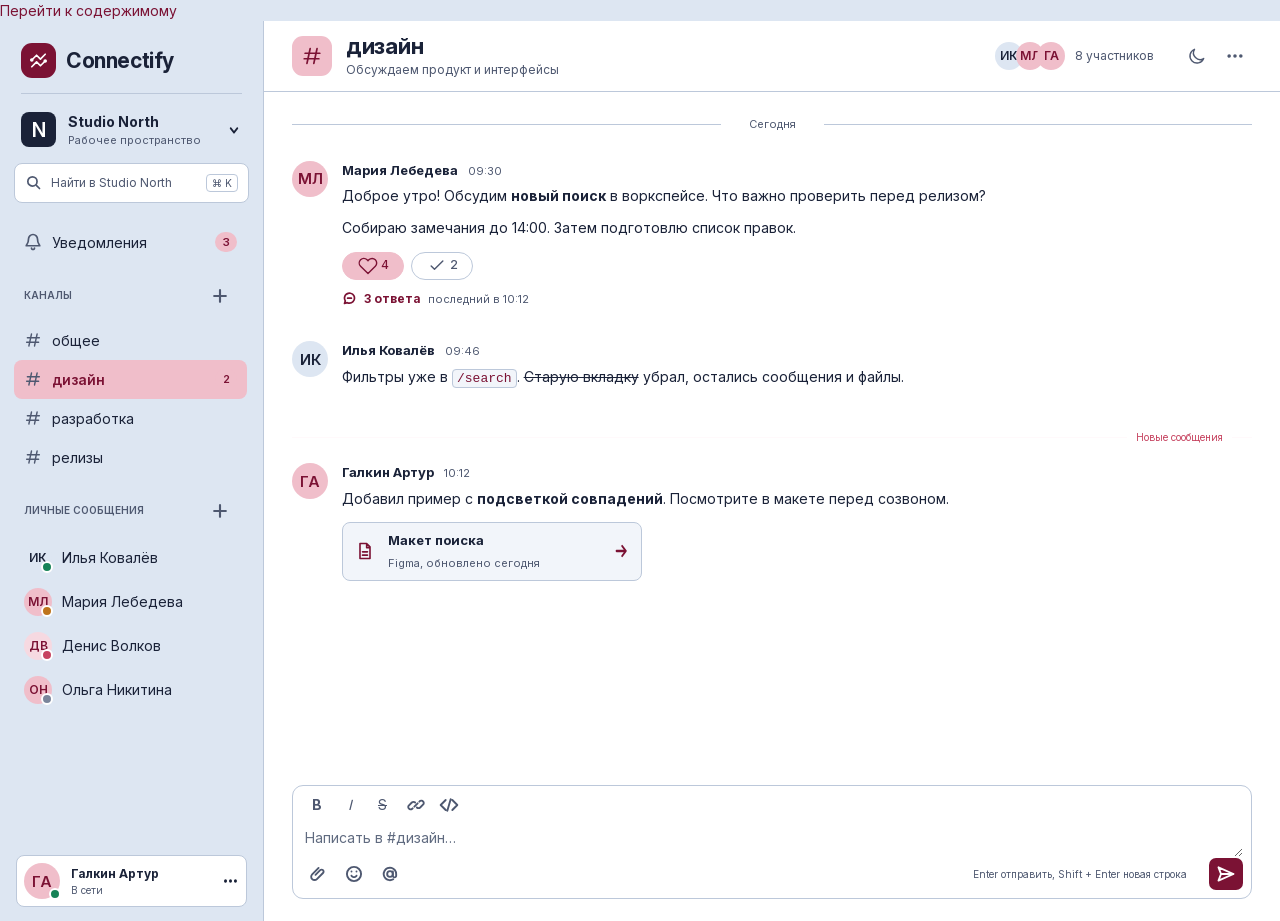
==== channel.html @ 67b9cf6d "Сверстать восемь связанных страниц по макету Figma" ====
<!DOCTYPE html>
<html lang="ru" data-theme="light">
<head>
  <meta charset="UTF-8">
  <meta name="viewport" content="width=device-width, initial-scale=1">
  <meta name="description" content="Connectify: корпоративный мессенджер для командного общения.">
  <meta name="color-scheme" content="light dark">
  <title>Канал дизайн | Connectify</title>
  <link rel="icon" href="img/favicon.svg" type="image/svg+xml">
  <link rel="preload" href="fonts/InterVariable.woff2" as="font" type="font/woff2" crossorigin>
  <link rel="stylesheet" href="css/components.css">
  <link rel="stylesheet" href="css/layout.css">
  <link rel="stylesheet" href="css/design.css">
  <script src="js/theme.js"></script>
  <script src="js/app.js" defer></script>
</head>
<body data-version="1" data-storage="connectify-artur" data-own="Галкин Артур" data-email="galkin@north.team" data-colleague="Илья Ковалёв" data-second="Мария Лебедева" data-default-channel="дизайн" data-default-workspace="Studio North">
<a class="skip-link" href="#main">Перейти к содержимому</a>
<!-- Static page content remains available when JavaScript is disabled. -->
<div class="app" data-page="channel">
<aside class="sidebar" id="sidebar" aria-label="Рабочее пространство">
  <a class="brand" href="channel.html" aria-label="Connectify на главную"><span class="brand-icon"><svg aria-hidden="true" focusable="false" preserveAspectRatio="none" overflow="visible" style="display: block;" width="23" height="23" viewBox="0 0 23 23" fill="none" xmlns="http://www.w3.org/2000/svg">
<g id="Icon / logo">
<path id="Vector" d="M4.79167 11.0208L9.58333 6.22917L13.4167 10.0625L18.2083 5.27083M4.79167 17.7292L9.58333 12.9375L13.4167 16.7708L18.2083 11.9792" stroke-width="1.7" stroke-linecap="round" stroke-linejoin="round" stroke="white"/>
<path id="Vector_2" d="M5.75 11.0208C5.75 11.5501 5.32094 11.9792 4.79167 11.9792C4.26239 11.9792 3.83333 11.5501 3.83333 11.0208C3.83333 10.4916 4.26239 10.0625 4.79167 10.0625C5.32094 10.0625 5.75 10.4916 5.75 11.0208Z" stroke-width="1.7" stroke-linecap="round" stroke-linejoin="round" stroke="white"/>
<path id="Vector_3" d="M19.1667 11.9792C19.1667 12.5084 18.7376 12.9375 18.2083 12.9375C17.6791 12.9375 17.25 12.5084 17.25 11.9792C17.25 11.4499 17.6791 11.0208 18.2083 11.0208C18.7376 11.0208 19.1667 11.4499 19.1667 11.9792Z" stroke-width="1.7" stroke-linecap="round" stroke-linejoin="round" stroke="white"/>
</g>
</svg>
</span>Connectify</a><button type="button" class="icon-btn sidebar-close" aria-label="Закрыть меню" data-tooltip="Закрыть меню" data-menu-close><svg width="20" height="20" viewBox="0 0 24 24" fill="none" stroke="currentColor" stroke-width="1.7" stroke-linecap="round" stroke-linejoin="round" aria-hidden="true" focusable="false"><path d="m6 6 12 12M18 6 6 18"/></svg></button>
  <a class="workspace" href="onboarding.html"><span>N</span><span><strong data-workspace>Studio North</strong><small>Рабочее пространство</small></span><svg aria-hidden="true" focusable="false" preserveAspectRatio="none" overflow="visible" style="display: block;" width="16" height="16" viewBox="0 0 16 16" fill="none" xmlns="http://www.w3.org/2000/svg">
<g id="Icon / chevron">
<path id="Vector" d="M4.66667 6.66667L8 10L11.3333 6.66667" stroke-width="1.7" stroke-linecap="round" stroke-linejoin="round" stroke="currentColor"/>
</g>
</svg>
</a>
  <a class="sidebar-search" href="search.html"><svg aria-hidden="true" focusable="false" preserveAspectRatio="none" overflow="visible" style="display: block;" width="17" height="17" viewBox="0 0 17 17" fill="none" xmlns="http://www.w3.org/2000/svg">
<g id="Icon / search">
<path id="Vector" d="M12.0417 7.4375C12.0417 9.98031 9.98031 12.0417 7.4375 12.0417C4.89469 12.0417 2.83333 9.98031 2.83333 7.4375C2.83333 4.89469 4.89469 2.83333 7.4375 2.83333C9.98031 2.83333 12.0417 4.89469 12.0417 7.4375Z" stroke-width="1.7" stroke-linecap="round" stroke-linejoin="round" stroke="currentColor"/>
<path id="Vector_2" d="M11.3333 11.3333L14.5208 14.5208" stroke-width="1.7" stroke-linecap="round" stroke-linejoin="round" stroke="currentColor"/>
</g>
</svg>
<span>Найти в Studio North</span><kbd>⌘ K</kbd></a>
  <nav class="side-scroll" aria-label="Навигация">
    <a class="side-link " href="notifications.html"><svg aria-hidden="true" focusable="false" preserveAspectRatio="none" overflow="visible" style="display: block;" width="18" height="18" viewBox="0 0 18 18" fill="none" xmlns="http://www.w3.org/2000/svg">
<g id="Icon / bell">
<path id="Vector" d="M7.5 15C7.5 15.3978 7.65804 15.7794 7.93934 16.0607C8.22064 16.342 8.60218 16.5 9 16.5C9.39782 16.5 9.77936 16.342 10.0607 16.0607C10.342 15.7794 10.5 15.3978 10.5 15M13.5 6C13.5 4.80653 13.0259 3.66193 12.182 2.81802C11.3381 1.97411 10.1935 1.5 9 1.5C7.80653 1.5 6.66193 1.97411 5.81802 2.81802C4.97411 3.66193 4.5 4.80653 4.5 6C4.5 11.25 2.25 11.25 2.25 12.75H15.75C15.75 11.25 13.5 11.25 13.5 6Z" stroke-width="1.7" stroke-linecap="round" stroke-linejoin="round" stroke="currentColor"/>
</g>
</svg>
Уведомления<span class="badge" data-unread-count>3</span></a>
    <div class="nav-heading">КАНАЛЫ<button type="button" class="icon-btn " aria-label="Добавить канал" data-tooltip="Добавить канал" data-add-channel><svg aria-hidden="true" focusable="false" preserveAspectRatio="none" overflow="visible" style="display: block;" width="16" height="16" viewBox="0 0 16 16" fill="none" xmlns="http://www.w3.org/2000/svg">
<g id="Icon / plus">
<path id="Vector" d="M8 3.33333V8M8 8V12.6667M8 8H3.33333M8 8H12.6667" stroke-width="1.7" stroke-linecap="round" stroke-linejoin="round" stroke="currentColor"/>
</g>
</svg>
</button></div>
    <a href="channel.html?channel=общее" class="side-link " data-channel="общее"><svg aria-hidden="true" focusable="false" preserveAspectRatio="none" overflow="visible" style="display: block;" width="22" height="22" viewBox="0 0 22 22" fill="none" xmlns="http://www.w3.org/2000/svg">
<g id="Icon / hash">
<path id="Vector" d="M9.16667 3.66667L8.16406 8.25M8.16406 8.25L6.96094 13.75M8.16406 8.25H4.125M8.16406 8.25H15.0391M6.96094 13.75L5.95833 18.3333M6.96094 13.75H3.20833M6.96094 13.75H13.8359M16.0417 3.66667L15.0391 8.25M15.0391 8.25L13.8359 13.75M15.0391 8.25H18.7917M13.8359 13.75L12.8333 18.3333M13.8359 13.75H17.875" stroke-width="1.7" stroke-linecap="round" stroke-linejoin="round" stroke="currentColor"/>
</g>
</svg>
<span>общее</span></a><a href="channel.html?channel=дизайн" class="side-link active" data-channel="дизайн"><svg aria-hidden="true" focusable="false" preserveAspectRatio="none" overflow="visible" style="display: block;" width="22" height="22" viewBox="0 0 22 22" fill="none" xmlns="http://www.w3.org/2000/svg">
<g id="Icon / hash">
<path id="Vector" d="M9.16667 3.66667L8.16406 8.25M8.16406 8.25L6.96094 13.75M8.16406 8.25H4.125M8.16406 8.25H15.0391M6.96094 13.75L5.95833 18.3333M6.96094 13.75H3.20833M6.96094 13.75H13.8359M16.0417 3.66667L15.0391 8.25M15.0391 8.25L13.8359 13.75M15.0391 8.25H18.7917M13.8359 13.75L12.8333 18.3333M13.8359 13.75H17.875" stroke-width="1.7" stroke-linecap="round" stroke-linejoin="round" stroke="currentColor"/>
</g>
</svg>
<span>дизайн</span><span class="badge">2</span></a><a href="channel.html?channel=разработка" class="side-link " data-channel="разработка"><svg aria-hidden="true" focusable="false" preserveAspectRatio="none" overflow="visible" style="display: block;" width="22" height="22" viewBox="0 0 22 22" fill="none" xmlns="http://www.w3.org/2000/svg">
<g id="Icon / hash">
<path id="Vector" d="M9.16667 3.66667L8.16406 8.25M8.16406 8.25L6.96094 13.75M8.16406 8.25H4.125M8.16406 8.25H15.0391M6.96094 13.75L5.95833 18.3333M6.96094 13.75H3.20833M6.96094 13.75H13.8359M16.0417 3.66667L15.0391 8.25M15.0391 8.25L13.8359 13.75M15.0391 8.25H18.7917M13.8359 13.75L12.8333 18.3333M13.8359 13.75H17.875" stroke-width="1.7" stroke-linecap="round" stroke-linejoin="round" stroke="currentColor"/>
</g>
</svg>
<span>разработка</span></a><a href="channel.html?channel=релизы" class="side-link " data-channel="релизы"><svg aria-hidden="true" focusable="false" preserveAspectRatio="none" overflow="visible" style="display: block;" width="22" height="22" viewBox="0 0 22 22" fill="none" xmlns="http://www.w3.org/2000/svg">
<g id="Icon / hash">
<path id="Vector" d="M9.16667 3.66667L8.16406 8.25M8.16406 8.25L6.96094 13.75M8.16406 8.25H4.125M8.16406 8.25H15.0391M6.96094 13.75L5.95833 18.3333M6.96094 13.75H3.20833M6.96094 13.75H13.8359M16.0417 3.66667L15.0391 8.25M15.0391 8.25L13.8359 13.75M15.0391 8.25H18.7917M13.8359 13.75L12.8333 18.3333M13.8359 13.75H17.875" stroke-width="1.7" stroke-linecap="round" stroke-linejoin="round" stroke="currentColor"/>
</g>
</svg>
<span>релизы</span></a>
    <div class="nav-heading">ЛИЧНЫЕ СООБЩЕНИЯ<a class="icon-btn" href="search.html?tab=people" aria-label="Найти коллегу"><svg aria-hidden="true" focusable="false" preserveAspectRatio="none" overflow="visible" style="display: block;" width="16" height="16" viewBox="0 0 16 16" fill="none" xmlns="http://www.w3.org/2000/svg">
<g id="Icon / plus">
<path id="Vector" d="M8 3.33333V8M8 8V12.6667M8 8H3.33333M8 8H12.6667" stroke-width="1.7" stroke-linecap="round" stroke-linejoin="round" stroke="currentColor"/>
</g>
</svg>
</a></div>
    <a class="side-link " href="dm.html?person=0"><span class="avatar avatar-28 avatar-blue">ИК<i class="status status-online" aria-label="online"></i></span><span>Илья Ковалёв</span></a><a class="side-link " href="dm.html?person=1"><span class="avatar avatar-28 avatar-purple">МЛ<i class="status status-away" aria-label="away"></i></span><span>Мария Лебедева</span></a><a class="side-link " href="dm.html?person=2"><span class="avatar avatar-28 avatar-orange">ДВ<i class="status status-dnd" aria-label="dnd"></i></span><span>Денис Волков</span></a><a class="side-link " href="dm.html?person=3"><span class="avatar avatar-28 avatar-pink">ОН<i class="status status-invisible" aria-label="invisible"></i></span><span>Ольга Никитина</span></a>
  </nav>
  <a class="side-user" href="profile-edit.html"><span class="avatar avatar-36 " data-own-avatar>ГА<i class="status status-online" aria-label="online"></i></span><span><strong data-own-name>Галкин Артур</strong><small data-own-status>В сети</small></span><svg aria-hidden="true" focusable="false" preserveAspectRatio="none" overflow="visible" style="display: block;" width="18" height="18" viewBox="0 0 18 18" fill="none" xmlns="http://www.w3.org/2000/svg">
<g id="Icon / more">
<path id="Vector" d="M4.5 9C4.5 9.41421 4.16421 9.75 3.75 9.75C3.33579 9.75 3 9.41421 3 9C3 8.58579 3.33579 8.25 3.75 8.25C4.16421 8.25 4.5 8.58579 4.5 9Z" stroke-width="1.7" stroke-linecap="round" stroke-linejoin="round" stroke="currentColor"/>
<path id="Vector_2" d="M9.75 9C9.75 9.41421 9.41421 9.75 9 9.75C8.58579 9.75 8.25 9.41421 8.25 9C8.25 8.58579 8.58579 8.25 9 8.25C9.41421 8.25 9.75 8.58579 9.75 9Z" stroke-width="1.7" stroke-linecap="round" stroke-linejoin="round" stroke="currentColor"/>
<path id="Vector_3" d="M15 9C15 9.41421 14.6642 9.75 14.25 9.75C13.8358 9.75 13.5 9.41421 13.5 9C13.5 8.58579 13.8358 8.25 14.25 8.25C14.6642 8.25 15 8.58579 15 9Z" stroke-width="1.7" stroke-linecap="round" stroke-linejoin="round" stroke="currentColor"/>
</g>
</svg>
</a>
</aside><button class="backdrop" type="button" aria-label="Закрыть меню" data-menu-close></button>
<main class="main" id="main">
  <header class="page-header"><button type="button" class="icon-btn burger" aria-label="Открыть меню" data-tooltip="Открыть меню" data-menu-open aria-controls="sidebar" aria-expanded="false"><svg width="20" height="20" viewBox="0 0 24 24" fill="none" stroke="currentColor" stroke-width="1.7" stroke-linecap="round" stroke-linejoin="round" aria-hidden="true" focusable="false"><path d="M4 6h16M4 12h16M4 18h16"/></svg></button><div class="header-tile"><svg aria-hidden="true" focusable="false" preserveAspectRatio="none" overflow="visible" style="display: block;" width="22" height="22" viewBox="0 0 22 22" fill="none" xmlns="http://www.w3.org/2000/svg">
<g id="Icon / hash">
<path id="Vector" d="M9.16667 3.66667L8.16406 8.25M8.16406 8.25L6.96094 13.75M8.16406 8.25H4.125M8.16406 8.25H15.0391M6.96094 13.75L5.95833 18.3333M6.96094 13.75H3.20833M6.96094 13.75H13.8359M16.0417 3.66667L15.0391 8.25M15.0391 8.25L13.8359 13.75M15.0391 8.25H18.7917M13.8359 13.75L12.8333 18.3333M13.8359 13.75H17.875" stroke-width="1.7" stroke-linecap="round" stroke-linejoin="round" stroke="currentColor"/>
</g>
</svg>
</div><div><h1 data-page-title>дизайн</h1><p data-page-subtitle>Обсуждаем продукт и интерфейсы</p></div><div class="header-actions"><div class="members"><span class="avatar avatar-28 avatar-blue">ИК</span><span class="avatar avatar-28 avatar-purple">МЛ</span><span class="avatar avatar-28 " data-own-avatar>ГА</span><small>8 участников</small></div><button type="button" class="icon-btn theme-toggle" aria-label="Переключить тему" data-tooltip="Переключить тему" data-theme-toggle aria-pressed="false"><svg width="20" height="20" viewBox="0 0 24 24" fill="none" stroke="currentColor" stroke-width="1.7" stroke-linecap="round" stroke-linejoin="round" aria-hidden="true" focusable="false"><path d="M20 15a8 8 0 0 1-11-11 8.5 8.5 0 1 0 11 11Z"/></svg></button><button type="button" class="icon-btn " aria-label="Действия страницы" data-tooltip="Действия страницы" data-page-actions><svg aria-hidden="true" focusable="false" preserveAspectRatio="none" overflow="visible" style="display: block;" width="18" height="18" viewBox="0 0 18 18" fill="none" xmlns="http://www.w3.org/2000/svg">
<g id="Icon / more">
<path id="Vector" d="M4.5 9C4.5 9.41421 4.16421 9.75 3.75 9.75C3.33579 9.75 3 9.41421 3 9C3 8.58579 3.33579 8.25 3.75 8.25C4.16421 8.25 4.5 8.58579 4.5 9Z" stroke-width="1.7" stroke-linecap="round" stroke-linejoin="round" stroke="currentColor"/>
<path id="Vector_2" d="M9.75 9C9.75 9.41421 9.41421 9.75 9 9.75C8.58579 9.75 8.25 9.41421 8.25 9C8.25 8.58579 8.58579 8.25 9 8.25C9.41421 8.25 9.75 8.58579 9.75 9Z" stroke-width="1.7" stroke-linecap="round" stroke-linejoin="round" stroke="currentColor"/>
<path id="Vector_3" d="M15 9C15 9.41421 14.6642 9.75 14.25 9.75C13.8358 9.75 13.5 9.41421 13.5 9C13.5 8.58579 13.8358 8.25 14.25 8.25C14.6642 8.25 15 8.58579 15 9Z" stroke-width="1.7" stroke-linecap="round" stroke-linejoin="round" stroke="currentColor"/>
</g>
</svg>
</button></div></header>
  <div class="conversation-layout"><section class="conversation" aria-label="Переписка в канале"><div class="messages" data-messages><div class="date-divider">Сегодня</div><article class="message " data-message>
 <span class="avatar avatar-36 avatar-purple">МЛ</span>
 <div class="message-content"><div class="message-meta"><strong >Мария Лебедева</strong><time datetime="2026-11-10T09:30:00">09:30</time></div><div class="message-text"><p>Доброе утро! Обсудим <strong>новый поиск</strong> в воркспейсе. Что важно проверить перед релизом?</p><p>Собираю замечания до 14:00. Затем подготовлю список правок.</p></div><div class="reactions"><button class="pill" type="button" aria-label="Нравится, 4 реакции" aria-pressed="true" data-reaction="heart"><svg width="20" height="20" viewBox="0 0 24 24" fill="none" stroke="currentColor" stroke-width="1.7" stroke-linecap="round" stroke-linejoin="round" aria-hidden="true" focusable="false"><path d="M20.8 4.6a5.5 5.5 0 0 0-7.8 0L12 5.7l-1.1-1.1a5.5 5.5 0 0 0-7.8 7.8L12 21l8.8-8.6a5.5 5.5 0 0 0 0-7.8Z"/></svg> <span>4</span></button><button class="pill" type="button" aria-label="Готово, 2 реакции" aria-pressed="false" data-reaction="check"><svg width="20" height="20" viewBox="0 0 24 24" fill="none" stroke="currentColor" stroke-width="1.7" stroke-linecap="round" stroke-linejoin="round" aria-hidden="true" focusable="false"><path d="m5 12 4 4L19 6"/></svg> <span>2</span></button></div><button type="button" class="thread-link" data-thread-open><svg aria-hidden="true" focusable="false" preserveAspectRatio="none" overflow="visible" style="display: block;" width="15" height="15" viewBox="0 0 15 15" fill="none" xmlns="http://www.w3.org/2000/svg">
<g id="Icon / chat">
<path id="Vector" d="M12.5 7.1875C12.5 8.51358 11.9732 9.78535 11.0355 10.723C10.0979 11.6607 8.82608 12.1875 7.5 12.1875C6.72245 12.1875 5.95437 12.0168 5.25 11.6875L2.5 12.5L3.3125 9.875C2.88616 9.22146 2.6187 8.47721 2.53151 7.70179C2.44432 6.92637 2.53983 6.14131 2.81039 5.40942C3.08095 4.67752 3.51906 4.01911 4.08966 3.48685C4.66026 2.9546 5.34751 2.56329 6.09644 2.34421C6.84536 2.12514 7.63516 2.08439 8.40265 2.22523C9.17014 2.36607 9.89402 2.68458 10.5164 3.15529C11.1387 3.62599 11.6422 4.23583 11.9867 4.93599C12.3311 5.63616 12.5069 6.40723 12.5 7.1875Z" stroke-width="1.7" stroke-linecap="round" stroke-linejoin="round" stroke="currentColor"/>
<path id="Vector_2" d="M5.625 7.1875H9.375" stroke-width="1.7" stroke-linecap="round" stroke-linejoin="round" stroke="currentColor"/>
</g>
</svg>
<b>3 ответа</b><small>последний в 10:12</small></button></div>
 <div class="message-actions" aria-label="Действия сообщения"><button type="button" class="icon-btn " aria-label="Добавить реакцию" data-tooltip="Добавить реакцию" data-quick-reaction><svg aria-hidden="true" focusable="false" preserveAspectRatio="none" overflow="visible" style="display: block;" width="18" height="18" viewBox="0 0 18 18" fill="none" xmlns="http://www.w3.org/2000/svg">
<g id="Icon / smile">
<path id="Vector" d="M15.375 9C15.375 12.5208 12.5208 15.375 9 15.375C5.47918 15.375 2.625 12.5208 2.625 9C2.625 5.47918 5.47918 2.625 9 2.625C12.5208 2.625 15.375 5.47918 15.375 9Z" stroke-width="1.7" stroke-linecap="round" stroke-linejoin="round" stroke="currentColor"/>
<path id="Vector_2" d="M6.75 10.5C6.98333 10.8883 7.31317 11.2096 7.70744 11.4326C8.10172 11.6557 8.547 11.7729 9 11.7729C9.453 11.7729 9.89828 11.6557 10.2926 11.4326C10.6868 11.2096 11.0167 10.8883 11.25 10.5M6.75 6.75H6.7575M11.25 6.75H11.2575" stroke-width="1.7" stroke-linecap="round" stroke-linejoin="round" stroke="currentColor"/>
</g>
</svg>
</button><button type="button" class="icon-btn " aria-label="Ответить в треде" data-tooltip="Ответить в треде" data-thread-open><svg aria-hidden="true" focusable="false" preserveAspectRatio="none" overflow="visible" style="display: block;" width="15" height="15" viewBox="0 0 15 15" fill="none" xmlns="http://www.w3.org/2000/svg">
<g id="Icon / chat">
<path id="Vector" d="M12.5 7.1875C12.5 8.51358 11.9732 9.78535 11.0355 10.723C10.0979 11.6607 8.82608 12.1875 7.5 12.1875C6.72245 12.1875 5.95437 12.0168 5.25 11.6875L2.5 12.5L3.3125 9.875C2.88616 9.22146 2.6187 8.47721 2.53151 7.70179C2.44432 6.92637 2.53983 6.14131 2.81039 5.40942C3.08095 4.67752 3.51906 4.01911 4.08966 3.48685C4.66026 2.9546 5.34751 2.56329 6.09644 2.34421C6.84536 2.12514 7.63516 2.08439 8.40265 2.22523C9.17014 2.36607 9.89402 2.68458 10.5164 3.15529C11.1387 3.62599 11.6422 4.23583 11.9867 4.93599C12.3311 5.63616 12.5069 6.40723 12.5 7.1875Z" stroke-width="1.7" stroke-linecap="round" stroke-linejoin="round" stroke="currentColor"/>
<path id="Vector_2" d="M5.625 7.1875H9.375" stroke-width="1.7" stroke-linecap="round" stroke-linejoin="round" stroke="currentColor"/>
</g>
</svg>
</button><button type="button" class="icon-btn " aria-label="Меню сообщения" data-tooltip="Меню сообщения" data-message-menu><svg aria-hidden="true" focusable="false" preserveAspectRatio="none" overflow="visible" style="display: block;" width="18" height="18" viewBox="0 0 18 18" fill="none" xmlns="http://www.w3.org/2000/svg">
<g id="Icon / more">
<path id="Vector" d="M4.5 9C4.5 9.41421 4.16421 9.75 3.75 9.75C3.33579 9.75 3 9.41421 3 9C3 8.58579 3.33579 8.25 3.75 8.25C4.16421 8.25 4.5 8.58579 4.5 9Z" stroke-width="1.7" stroke-linecap="round" stroke-linejoin="round" stroke="currentColor"/>
<path id="Vector_2" d="M9.75 9C9.75 9.41421 9.41421 9.75 9 9.75C8.58579 9.75 8.25 9.41421 8.25 9C8.25 8.58579 8.58579 8.25 9 8.25C9.41421 8.25 9.75 8.58579 9.75 9Z" stroke-width="1.7" stroke-linecap="round" stroke-linejoin="round" stroke="currentColor"/>
<path id="Vector_3" d="M15 9C15 9.41421 14.6642 9.75 14.25 9.75C13.8358 9.75 13.5 9.41421 13.5 9C13.5 8.58579 13.8358 8.25 14.25 8.25C14.6642 8.25 15 8.58579 15 9Z" stroke-width="1.7" stroke-linecap="round" stroke-linejoin="round" stroke="currentColor"/>
</g>
</svg>
</button></div>
</article><article class="message " data-message>
 <span class="avatar avatar-36 avatar-blue">ИК</span>
 <div class="message-content"><div class="message-meta"><strong >Илья Ковалёв</strong><time datetime="2026-11-10T09:46:00">09:46</time></div><div class="message-text">Фильтры уже в <code>/search</code>. <s>Старую вкладку</s> убрал, остались сообщения и файлы.</div></div>
 <div class="message-actions" aria-label="Действия сообщения"><button type="button" class="icon-btn " aria-label="Добавить реакцию" data-tooltip="Добавить реакцию" data-quick-reaction><svg aria-hidden="true" focusable="false" preserveAspectRatio="none" overflow="visible" style="display: block;" width="18" height="18" viewBox="0 0 18 18" fill="none" xmlns="http://www.w3.org/2000/svg">
<g id="Icon / smile">
<path id="Vector" d="M15.375 9C15.375 12.5208 12.5208 15.375 9 15.375C5.47918 15.375 2.625 12.5208 2.625 9C2.625 5.47918 5.47918 2.625 9 2.625C12.5208 2.625 15.375 5.47918 15.375 9Z" stroke-width="1.7" stroke-linecap="round" stroke-linejoin="round" stroke="currentColor"/>
<path id="Vector_2" d="M6.75 10.5C6.98333 10.8883 7.31317 11.2096 7.70744 11.4326C8.10172 11.6557 8.547 11.7729 9 11.7729C9.453 11.7729 9.89828 11.6557 10.2926 11.4326C10.6868 11.2096 11.0167 10.8883 11.25 10.5M6.75 6.75H6.7575M11.25 6.75H11.2575" stroke-width="1.7" stroke-linecap="round" stroke-linejoin="round" stroke="currentColor"/>
</g>
</svg>
</button><button type="button" class="icon-btn " aria-label="Ответить в треде" data-tooltip="Ответить в треде" data-thread-open><svg aria-hidden="true" focusable="false" preserveAspectRatio="none" overflow="visible" style="display: block;" width="15" height="15" viewBox="0 0 15 15" fill="none" xmlns="http://www.w3.org/2000/svg">
<g id="Icon / chat">
<path id="Vector" d="M12.5 7.1875C12.5 8.51358 11.9732 9.78535 11.0355 10.723C10.0979 11.6607 8.82608 12.1875 7.5 12.1875C6.72245 12.1875 5.95437 12.0168 5.25 11.6875L2.5 12.5L3.3125 9.875C2.88616 9.22146 2.6187 8.47721 2.53151 7.70179C2.44432 6.92637 2.53983 6.14131 2.81039 5.40942C3.08095 4.67752 3.51906 4.01911 4.08966 3.48685C4.66026 2.9546 5.34751 2.56329 6.09644 2.34421C6.84536 2.12514 7.63516 2.08439 8.40265 2.22523C9.17014 2.36607 9.89402 2.68458 10.5164 3.15529C11.1387 3.62599 11.6422 4.23583 11.9867 4.93599C12.3311 5.63616 12.5069 6.40723 12.5 7.1875Z" stroke-width="1.7" stroke-linecap="round" stroke-linejoin="round" stroke="currentColor"/>
<path id="Vector_2" d="M5.625 7.1875H9.375" stroke-width="1.7" stroke-linecap="round" stroke-linejoin="round" stroke="currentColor"/>
</g>
</svg>
</button><button type="button" class="icon-btn " aria-label="Меню сообщения" data-tooltip="Меню сообщения" data-message-menu><svg aria-hidden="true" focusable="false" preserveAspectRatio="none" overflow="visible" style="display: block;" width="18" height="18" viewBox="0 0 18 18" fill="none" xmlns="http://www.w3.org/2000/svg">
<g id="Icon / more">
<path id="Vector" d="M4.5 9C4.5 9.41421 4.16421 9.75 3.75 9.75C3.33579 9.75 3 9.41421 3 9C3 8.58579 3.33579 8.25 3.75 8.25C4.16421 8.25 4.5 8.58579 4.5 9Z" stroke-width="1.7" stroke-linecap="round" stroke-linejoin="round" stroke="currentColor"/>
<path id="Vector_2" d="M9.75 9C9.75 9.41421 9.41421 9.75 9 9.75C8.58579 9.75 8.25 9.41421 8.25 9C8.25 8.58579 8.58579 8.25 9 8.25C9.41421 8.25 9.75 8.58579 9.75 9Z" stroke-width="1.7" stroke-linecap="round" stroke-linejoin="round" stroke="currentColor"/>
<path id="Vector_3" d="M15 9C15 9.41421 14.6642 9.75 14.25 9.75C13.8358 9.75 13.5 9.41421 13.5 9C13.5 8.58579 13.8358 8.25 14.25 8.25C14.6642 8.25 15 8.58579 15 9Z" stroke-width="1.7" stroke-linecap="round" stroke-linejoin="round" stroke="currentColor"/>
</g>
</svg>
</button></div>
</article><div class="unread-divider">Новые сообщения</div><article class="message " data-message>
 <span class="avatar avatar-36 " data-own-avatar>ГА</span>
 <div class="message-content"><div class="message-meta"><strong data-own-name>Галкин Артур</strong><time datetime="2026-11-10T10:12:00">10:12</time></div><div class="message-text">Добавил пример с <strong>подсветкой совпадений</strong>. Посмотрите в макете перед созвоном.</div><a class="file-card" href="search.html"><svg aria-hidden="true" focusable="false" preserveAspectRatio="none" overflow="visible" style="display: block;" width="21" height="21" viewBox="0 0 21 21" fill="none" xmlns="http://www.w3.org/2000/svg">
<g id="Icon / file">
<path id="Vector" d="M15.75 7V6.125L12.25 2.625H5.25V18.375H15.75V7ZM12.25 2.625V7H15.75M7.875 11.375H13.125M7.875 14.875H13.125" stroke-width="1.7" stroke-linecap="round" stroke-linejoin="round" stroke="currentColor"/>
</g>
</svg>
<span><strong>Макет поиска</strong><small>Figma, обновлено сегодня</small></span><svg aria-hidden="true" focusable="false" preserveAspectRatio="none" overflow="visible" style="display: block;" width="15" height="15" viewBox="0 0 15 15" fill="none" xmlns="http://www.w3.org/2000/svg">
<g id="Icon / arrow">
<path id="Vector" d="M2.5 7.5H11.875M8.125 11.25L11.875 7.5L8.125 3.75" stroke-width="1.7" stroke-linecap="round" stroke-linejoin="round" stroke="currentColor"/>
</g>
</svg>
</a></div>
 <div class="message-actions" aria-label="Действия сообщения"><button type="button" class="icon-btn " aria-label="Добавить реакцию" data-tooltip="Добавить реакцию" data-quick-reaction><svg aria-hidden="true" focusable="false" preserveAspectRatio="none" overflow="visible" style="display: block;" width="18" height="18" viewBox="0 0 18 18" fill="none" xmlns="http://www.w3.org/2000/svg">
<g id="Icon / smile">
<path id="Vector" d="M15.375 9C15.375 12.5208 12.5208 15.375 9 15.375C5.47918 15.375 2.625 12.5208 2.625 9C2.625 5.47918 5.47918 2.625 9 2.625C12.5208 2.625 15.375 5.47918 15.375 9Z" stroke-width="1.7" stroke-linecap="round" stroke-linejoin="round" stroke="currentColor"/>
<path id="Vector_2" d="M6.75 10.5C6.98333 10.8883 7.31317 11.2096 7.70744 11.4326C8.10172 11.6557 8.547 11.7729 9 11.7729C9.453 11.7729 9.89828 11.6557 10.2926 11.4326C10.6868 11.2096 11.0167 10.8883 11.25 10.5M6.75 6.75H6.7575M11.25 6.75H11.2575" stroke-width="1.7" stroke-linecap="round" stroke-linejoin="round" stroke="currentColor"/>
</g>
</svg>
</button><button type="button" class="icon-btn " aria-label="Ответить в треде" data-tooltip="Ответить в треде" data-thread-open><svg aria-hidden="true" focusable="false" preserveAspectRatio="none" overflow="visible" style="display: block;" width="15" height="15" viewBox="0 0 15 15" fill="none" xmlns="http://www.w3.org/2000/svg">
<g id="Icon / chat">
<path id="Vector" d="M12.5 7.1875C12.5 8.51358 11.9732 9.78535 11.0355 10.723C10.0979 11.6607 8.82608 12.1875 7.5 12.1875C6.72245 12.1875 5.95437 12.0168 5.25 11.6875L2.5 12.5L3.3125 9.875C2.88616 9.22146 2.6187 8.47721 2.53151 7.70179C2.44432 6.92637 2.53983 6.14131 2.81039 5.40942C3.08095 4.67752 3.51906 4.01911 4.08966 3.48685C4.66026 2.9546 5.34751 2.56329 6.09644 2.34421C6.84536 2.12514 7.63516 2.08439 8.40265 2.22523C9.17014 2.36607 9.89402 2.68458 10.5164 3.15529C11.1387 3.62599 11.6422 4.23583 11.9867 4.93599C12.3311 5.63616 12.5069 6.40723 12.5 7.1875Z" stroke-width="1.7" stroke-linecap="round" stroke-linejoin="round" stroke="currentColor"/>
<path id="Vector_2" d="M5.625 7.1875H9.375" stroke-width="1.7" stroke-linecap="round" stroke-linejoin="round" stroke="currentColor"/>
</g>
</svg>
</button><button type="button" class="icon-btn " aria-label="Меню сообщения" data-tooltip="Меню сообщения" data-message-menu><svg aria-hidden="true" focusable="false" preserveAspectRatio="none" overflow="visible" style="display: block;" width="18" height="18" viewBox="0 0 18 18" fill="none" xmlns="http://www.w3.org/2000/svg">
<g id="Icon / more">
<path id="Vector" d="M4.5 9C4.5 9.41421 4.16421 9.75 3.75 9.75C3.33579 9.75 3 9.41421 3 9C3 8.58579 3.33579 8.25 3.75 8.25C4.16421 8.25 4.5 8.58579 4.5 9Z" stroke-width="1.7" stroke-linecap="round" stroke-linejoin="round" stroke="currentColor"/>
<path id="Vector_2" d="M9.75 9C9.75 9.41421 9.41421 9.75 9 9.75C8.58579 9.75 8.25 9.41421 8.25 9C8.25 8.58579 8.58579 8.25 9 8.25C9.41421 8.25 9.75 8.58579 9.75 9Z" stroke-width="1.7" stroke-linecap="round" stroke-linejoin="round" stroke="currentColor"/>
<path id="Vector_3" d="M15 9C15 9.41421 14.6642 9.75 14.25 9.75C13.8358 9.75 13.5 9.41421 13.5 9C13.5 8.58579 13.8358 8.25 14.25 8.25C14.6642 8.25 15 8.58579 15 9Z" stroke-width="1.7" stroke-linecap="round" stroke-linejoin="round" stroke="currentColor"/>
</g>
</svg>
</button></div>
</article></div><form class="composer" data-composer="main" aria-label="Новое сообщение">
  <div class="formatting" role="toolbar" aria-label="Форматирование"><button class="icon-btn" type="button" data-format="bold" aria-label="Жирный" data-tooltip="Жирный"><b>B</b></button><button class="icon-btn" type="button" data-format="italic" aria-label="Курсив" data-tooltip="Курсив"><i>I</i></button><button class="icon-btn" type="button" data-format="strike" aria-label="Зачёркнутый" data-tooltip="Зачёркнутый"><s>S</s></button><button type="button" class="icon-btn " aria-label="Добавить ссылку" data-tooltip="Добавить ссылку" data-format="link"><svg aria-hidden="true" focusable="false" preserveAspectRatio="none" overflow="visible" style="display: block;" width="18" height="18" viewBox="0 0 18 18" fill="none" xmlns="http://www.w3.org/2000/svg">
<g id="Icon / link">
<path id="Vector" d="M7.5 10.5L10.5 7.5M6 12L5.25 12.75C4.83014 12.9505 4.35844 13.0159 3.89985 12.9373C3.44126 12.8586 3.01835 12.6397 2.68934 12.3107C2.36033 11.9817 2.14141 11.5587 2.06273 11.1002C1.98405 10.6416 2.04948 10.1699 2.25 9.75L5.25 6.75C5.66252 6.38103 6.19655 6.17705 6.75 6.17705C7.30345 6.17705 7.83748 6.38103 8.25 6.75M9.75 11.25C10.1625 11.619 10.6966 11.8229 11.25 11.8229C11.8034 11.8229 12.3375 11.619 12.75 11.25L15.75 8.25C15.9505 7.83014 16.0159 7.35844 15.9373 6.89985C15.8586 6.44126 15.6397 6.01835 15.3107 5.68934C14.9817 5.36033 14.5587 5.14141 14.1002 5.06273C13.6416 4.98405 13.1699 5.04948 12.75 5.25L12 6" stroke-width="1.7" stroke-linecap="round" stroke-linejoin="round" stroke="currentColor"/>
</g>
</svg>
</button><button type="button" class="icon-btn " aria-label="Код" data-tooltip="Код" data-format="code"><svg aria-hidden="true" focusable="false" preserveAspectRatio="none" overflow="visible" style="display: block;" width="18" height="18" viewBox="0 0 18 18" fill="none" xmlns="http://www.w3.org/2000/svg">
<g id="Icon / code">
<path id="Vector" d="M6 4.5L1.5 9L6 13.5M12 4.5L16.5 9L12 13.5M10.5 3.75L7.5 14.25" stroke-width="1.7" stroke-linecap="round" stroke-linejoin="round" stroke="currentColor"/>
</g>
</svg>
</button></div>
  <label class="sr-only" for="message-text">Текст сообщения</label><textarea id="message-text" name="message" rows="1" maxlength="5000" placeholder="Написать в #дизайн…" data-message-input></textarea>
  <div class="mention-list" role="listbox" aria-label="Участники" hidden></div>
  <div class="pending-files" aria-live="polite"></div>
  <div class="composer-footer"><button type="button" class="icon-btn " aria-label="Прикрепить файл" data-tooltip="Прикрепить файл" data-attach><svg aria-hidden="true" focusable="false" preserveAspectRatio="none" overflow="visible" style="display: block;" width="18" height="18" viewBox="0 0 18 18" fill="none" xmlns="http://www.w3.org/2000/svg">
<g id="Icon / attach">
<path id="Vector" d="M6.75 9.75L10.95 5.55C11.2882 5.21185 11.7468 5.02188 12.225 5.02188C12.7032 5.02188 13.1618 5.21185 13.5 5.55C13.8382 5.88815 14.0281 6.34678 14.0281 6.825C14.0281 7.30322 13.8382 7.76185 13.5 8.1L8.025 13.575C7.4581 14.1419 6.68922 14.4604 5.8875 14.4604C5.08578 14.4604 4.3169 14.1419 3.75 13.575C3.1831 13.0081 2.86462 12.2392 2.86462 11.4375C2.86462 10.6358 3.1831 9.8669 3.75 9.3L9.525 3.525" stroke-width="1.7" stroke-linecap="round" stroke-linejoin="round" stroke="currentColor"/>
</g>
</svg>
</button><button type="button" class="icon-btn " aria-label="Добавить смайлик" data-tooltip="Добавить смайлик" data-emoji><svg aria-hidden="true" focusable="false" preserveAspectRatio="none" overflow="visible" style="display: block;" width="18" height="18" viewBox="0 0 18 18" fill="none" xmlns="http://www.w3.org/2000/svg">
<g id="Icon / smile">
<path id="Vector" d="M15.375 9C15.375 12.5208 12.5208 15.375 9 15.375C5.47918 15.375 2.625 12.5208 2.625 9C2.625 5.47918 5.47918 2.625 9 2.625C12.5208 2.625 15.375 5.47918 15.375 9Z" stroke-width="1.7" stroke-linecap="round" stroke-linejoin="round" stroke="currentColor"/>
<path id="Vector_2" d="M6.75 10.5C6.98333 10.8883 7.31317 11.2096 7.70744 11.4326C8.10172 11.6557 8.547 11.7729 9 11.7729C9.453 11.7729 9.89828 11.6557 10.2926 11.4326C10.6868 11.2096 11.0167 10.8883 11.25 10.5M6.75 6.75H6.7575M11.25 6.75H11.2575" stroke-width="1.7" stroke-linecap="round" stroke-linejoin="round" stroke="currentColor"/>
</g>
</svg>
</button><button type="button" class="icon-btn " aria-label="Упомянуть участника" data-tooltip="Упомянуть участника" data-mention><svg aria-hidden="true" focusable="false" preserveAspectRatio="none" overflow="visible" style="display: block;" width="18" height="18" viewBox="0 0 18 18" fill="none" xmlns="http://www.w3.org/2000/svg">
<g id="Icon / at">
<path id="Vector" d="M11.55 9C11.55 10.4083 10.4083 11.55 9 11.55C7.59167 11.55 6.45 10.4083 6.45 9C6.45 7.59167 7.59167 6.45 9 6.45C10.4083 6.45 11.55 7.59167 11.55 9Z" stroke-width="1.7" stroke-linecap="round" stroke-linejoin="round" stroke="currentColor"/>
<path id="Vector_2" d="M11.55 6.75V10.5C11.55 10.8978 11.708 11.2794 11.9893 11.5607C12.2706 11.842 12.6522 12 13.05 12C13.4478 12 13.8294 11.842 14.1107 11.5607C14.392 11.2794 14.55 10.8978 14.55 10.5V9C14.5574 7.75097 14.1488 6.53501 13.3888 5.54383C12.6287 4.55265 11.5604 3.84265 10.3522 3.52576C9.144 3.20887 7.8647 3.30313 6.71601 3.79366C5.56731 4.2842 4.61456 5.14311 4.00796 6.23498C3.40137 7.32685 3.17545 8.58956 3.36581 9.82402C3.55618 11.0585 4.152 12.1945 5.05935 13.0529C5.96669 13.9113 7.13393 14.4433 8.37704 14.565C9.62015 14.6867 10.8684 14.3911 11.925 13.725" stroke-width="1.7" stroke-linecap="round" stroke-linejoin="round" stroke="currentColor"/>
</g>
</svg>
</button><input type="file" data-attachment hidden><small>Enter отправить, Shift + Enter новая строка</small><button class="icon-btn send-btn" type="submit" aria-label="Отправить сообщение" data-tooltip="Отправить"><svg aria-hidden="true" focusable="false" preserveAspectRatio="none" overflow="visible" style="display: block;" width="18" height="18" viewBox="0 0 18 18" fill="none" xmlns="http://www.w3.org/2000/svg">
<g id="Icon / send">
<path id="Vector" d="M4.5 9L2.25 15L15.75 9L2.25 3L4.5 9ZM15.75 9H4.5" stroke-width="1.7" stroke-linecap="round" stroke-linejoin="round" stroke="white"/>
</g>
</svg>
</button></div>
</form></section><aside class="thread-panel" id="thread" aria-label="Тред" hidden><div class="thread-header"><h2>Тред</h2><button type="button" class="icon-btn " aria-label="Закрыть тред" data-tooltip="Закрыть тред" data-thread-close><svg width="20" height="20" viewBox="0 0 24 24" fill="none" stroke="currentColor" stroke-width="1.7" stroke-linecap="round" stroke-linejoin="round" aria-hidden="true" focusable="false"><path d="m6 6 12 12M18 6 6 18"/></svg></button></div><div class="thread-body" data-thread-messages><article class="message " data-message>
 <span class="avatar avatar-36 avatar-purple">МЛ</span>
 <div class="message-content"><div class="message-meta"><strong >Мария Лебедева</strong><time datetime="2026-11-10T10:04:00">10:04</time></div><div class="message-text">Проверим поиск по сообщениям и файлам.</div></div>
 <div class="message-actions" aria-label="Действия сообщения"><button type="button" class="icon-btn " aria-label="Добавить реакцию" data-tooltip="Добавить реакцию" data-quick-reaction><svg aria-hidden="true" focusable="false" preserveAspectRatio="none" overflow="visible" style="display: block;" width="18" height="18" viewBox="0 0 18 18" fill="none" xmlns="http://www.w3.org/2000/svg">
<g id="Icon / smile">
<path id="Vector" d="M15.375 9C15.375 12.5208 12.5208 15.375 9 15.375C5.47918 15.375 2.625 12.5208 2.625 9C2.625 5.47918 5.47918 2.625 9 2.625C12.5208 2.625 15.375 5.47918 15.375 9Z" stroke-width="1.7" stroke-linecap="round" stroke-linejoin="round" stroke="currentColor"/>
<path id="Vector_2" d="M6.75 10.5C6.98333 10.8883 7.31317 11.2096 7.70744 11.4326C8.10172 11.6557 8.547 11.7729 9 11.7729C9.453 11.7729 9.89828 11.6557 10.2926 11.4326C10.6868 11.2096 11.0167 10.8883 11.25 10.5M6.75 6.75H6.7575M11.25 6.75H11.2575" stroke-width="1.7" stroke-linecap="round" stroke-linejoin="round" stroke="currentColor"/>
</g>
</svg>
</button><button type="button" class="icon-btn " aria-label="Ответить в треде" data-tooltip="Ответить в треде" data-thread-open><svg aria-hidden="true" focusable="false" preserveAspectRatio="none" overflow="visible" style="display: block;" width="15" height="15" viewBox="0 0 15 15" fill="none" xmlns="http://www.w3.org/2000/svg">
<g id="Icon / chat">
<path id="Vector" d="M12.5 7.1875C12.5 8.51358 11.9732 9.78535 11.0355 10.723C10.0979 11.6607 8.82608 12.1875 7.5 12.1875C6.72245 12.1875 5.95437 12.0168 5.25 11.6875L2.5 12.5L3.3125 9.875C2.88616 9.22146 2.6187 8.47721 2.53151 7.70179C2.44432 6.92637 2.53983 6.14131 2.81039 5.40942C3.08095 4.67752 3.51906 4.01911 4.08966 3.48685C4.66026 2.9546 5.34751 2.56329 6.09644 2.34421C6.84536 2.12514 7.63516 2.08439 8.40265 2.22523C9.17014 2.36607 9.89402 2.68458 10.5164 3.15529C11.1387 3.62599 11.6422 4.23583 11.9867 4.93599C12.3311 5.63616 12.5069 6.40723 12.5 7.1875Z" stroke-width="1.7" stroke-linecap="round" stroke-linejoin="round" stroke="currentColor"/>
<path id="Vector_2" d="M5.625 7.1875H9.375" stroke-width="1.7" stroke-linecap="round" stroke-linejoin="round" stroke="currentColor"/>
</g>
</svg>
</button><button type="button" class="icon-btn " aria-label="Меню сообщения" data-tooltip="Меню сообщения" data-message-menu><svg aria-hidden="true" focusable="false" preserveAspectRatio="none" overflow="visible" style="display: block;" width="18" height="18" viewBox="0 0 18 18" fill="none" xmlns="http://www.w3.org/2000/svg">
<g id="Icon / more">
<path id="Vector" d="M4.5 9C4.5 9.41421 4.16421 9.75 3.75 9.75C3.33579 9.75 3 9.41421 3 9C3 8.58579 3.33579 8.25 3.75 8.25C4.16421 8.25 4.5 8.58579 4.5 9Z" stroke-width="1.7" stroke-linecap="round" stroke-linejoin="round" stroke="currentColor"/>
<path id="Vector_2" d="M9.75 9C9.75 9.41421 9.41421 9.75 9 9.75C8.58579 9.75 8.25 9.41421 8.25 9C8.25 8.58579 8.58579 8.25 9 8.25C9.41421 8.25 9.75 8.58579 9.75 9Z" stroke-width="1.7" stroke-linecap="round" stroke-linejoin="round" stroke="currentColor"/>
<path id="Vector_3" d="M15 9C15 9.41421 14.6642 9.75 14.25 9.75C13.8358 9.75 13.5 9.41421 13.5 9C13.5 8.58579 13.8358 8.25 14.25 8.25C14.6642 8.25 15 8.58579 15 9Z" stroke-width="1.7" stroke-linecap="round" stroke-linejoin="round" stroke="currentColor"/>
</g>
</svg>
</button></div>
</article><article class="message " data-message>
 <span class="avatar avatar-36 avatar-blue">ИК</span>
 <div class="message-content"><div class="message-meta"><strong >Илья Ковалёв</strong><time datetime="2026-11-10T10:09:00">10:09</time></div><div class="message-text">Результаты на мобильном тоже посмотрел. Всё работает.</div></div>
 <div class="message-actions" aria-label="Действия сообщения"><button type="button" class="icon-btn " aria-label="Добавить реакцию" data-tooltip="Добавить реакцию" data-quick-reaction><svg aria-hidden="true" focusable="false" preserveAspectRatio="none" overflow="visible" style="display: block;" width="18" height="18" viewBox="0 0 18 18" fill="none" xmlns="http://www.w3.org/2000/svg">
<g id="Icon / smile">
<path id="Vector" d="M15.375 9C15.375 12.5208 12.5208 15.375 9 15.375C5.47918 15.375 2.625 12.5208 2.625 9C2.625 5.47918 5.47918 2.625 9 2.625C12.5208 2.625 15.375 5.47918 15.375 9Z" stroke-width="1.7" stroke-linecap="round" stroke-linejoin="round" stroke="currentColor"/>
<path id="Vector_2" d="M6.75 10.5C6.98333 10.8883 7.31317 11.2096 7.70744 11.4326C8.10172 11.6557 8.547 11.7729 9 11.7729C9.453 11.7729 9.89828 11.6557 10.2926 11.4326C10.6868 11.2096 11.0167 10.8883 11.25 10.5M6.75 6.75H6.7575M11.25 6.75H11.2575" stroke-width="1.7" stroke-linecap="round" stroke-linejoin="round" stroke="currentColor"/>
</g>
</svg>
</button><button type="button" class="icon-btn " aria-label="Ответить в треде" data-tooltip="Ответить в треде" data-thread-open><svg aria-hidden="true" focusable="false" preserveAspectRatio="none" overflow="visible" style="display: block;" width="15" height="15" viewBox="0 0 15 15" fill="none" xmlns="http://www.w3.org/2000/svg">
<g id="Icon / chat">
<path id="Vector" d="M12.5 7.1875C12.5 8.51358 11.9732 9.78535 11.0355 10.723C10.0979 11.6607 8.82608 12.1875 7.5 12.1875C6.72245 12.1875 5.95437 12.0168 5.25 11.6875L2.5 12.5L3.3125 9.875C2.88616 9.22146 2.6187 8.47721 2.53151 7.70179C2.44432 6.92637 2.53983 6.14131 2.81039 5.40942C3.08095 4.67752 3.51906 4.01911 4.08966 3.48685C4.66026 2.9546 5.34751 2.56329 6.09644 2.34421C6.84536 2.12514 7.63516 2.08439 8.40265 2.22523C9.17014 2.36607 9.89402 2.68458 10.5164 3.15529C11.1387 3.62599 11.6422 4.23583 11.9867 4.93599C12.3311 5.63616 12.5069 6.40723 12.5 7.1875Z" stroke-width="1.7" stroke-linecap="round" stroke-linejoin="round" stroke="currentColor"/>
<path id="Vector_2" d="M5.625 7.1875H9.375" stroke-width="1.7" stroke-linecap="round" stroke-linejoin="round" stroke="currentColor"/>
</g>
</svg>
</button><button type="button" class="icon-btn " aria-label="Меню сообщения" data-tooltip="Меню сообщения" data-message-menu><svg aria-hidden="true" focusable="false" preserveAspectRatio="none" overflow="visible" style="display: block;" width="18" height="18" viewBox="0 0 18 18" fill="none" xmlns="http://www.w3.org/2000/svg">
<g id="Icon / more">
<path id="Vector" d="M4.5 9C4.5 9.41421 4.16421 9.75 3.75 9.75C3.33579 9.75 3 9.41421 3 9C3 8.58579 3.33579 8.25 3.75 8.25C4.16421 8.25 4.5 8.58579 4.5 9Z" stroke-width="1.7" stroke-linecap="round" stroke-linejoin="round" stroke="currentColor"/>
<path id="Vector_2" d="M9.75 9C9.75 9.41421 9.41421 9.75 9 9.75C8.58579 9.75 8.25 9.41421 8.25 9C8.25 8.58579 8.58579 8.25 9 8.25C9.41421 8.25 9.75 8.58579 9.75 9Z" stroke-width="1.7" stroke-linecap="round" stroke-linejoin="round" stroke="currentColor"/>
<path id="Vector_3" d="M15 9C15 9.41421 14.6642 9.75 14.25 9.75C13.8358 9.75 13.5 9.41421 13.5 9C13.5 8.58579 13.8358 8.25 14.25 8.25C14.6642 8.25 15 8.58579 15 9Z" stroke-width="1.7" stroke-linecap="round" stroke-linejoin="round" stroke="currentColor"/>
</g>
</svg>
</button></div>
</article><article class="message " data-message>
 <span class="avatar avatar-36 " data-own-avatar>ГА</span>
 <div class="message-content"><div class="message-meta"><strong data-own-name>Галкин Артур</strong><time datetime="2026-11-10T10:12:00">10:12</time></div><div class="message-text">Спасибо, учту перед релизом.</div></div>
 <div class="message-actions" aria-label="Действия сообщения"><button type="button" class="icon-btn " aria-label="Добавить реакцию" data-tooltip="Добавить реакцию" data-quick-reaction><svg aria-hidden="true" focusable="false" preserveAspectRatio="none" overflow="visible" style="display: block;" width="18" height="18" viewBox="0 0 18 18" fill="none" xmlns="http://www.w3.org/2000/svg">
<g id="Icon / smile">
<path id="Vector" d="M15.375 9C15.375 12.5208 12.5208 15.375 9 15.375C5.47918 15.375 2.625 12.5208 2.625 9C2.625 5.47918 5.47918 2.625 9 2.625C12.5208 2.625 15.375 5.47918 15.375 9Z" stroke-width="1.7" stroke-linecap="round" stroke-linejoin="round" stroke="currentColor"/>
<path id="Vector_2" d="M6.75 10.5C6.98333 10.8883 7.31317 11.2096 7.70744 11.4326C8.10172 11.6557 8.547 11.7729 9 11.7729C9.453 11.7729 9.89828 11.6557 10.2926 11.4326C10.6868 11.2096 11.0167 10.8883 11.25 10.5M6.75 6.75H6.7575M11.25 6.75H11.2575" stroke-width="1.7" stroke-linecap="round" stroke-linejoin="round" stroke="currentColor"/>
</g>
</svg>
</button><button type="button" class="icon-btn " aria-label="Ответить в треде" data-tooltip="Ответить в треде" data-thread-open><svg aria-hidden="true" focusable="false" preserveAspectRatio="none" overflow="visible" style="display: block;" width="15" height="15" viewBox="0 0 15 15" fill="none" xmlns="http://www.w3.org/2000/svg">
<g id="Icon / chat">
<path id="Vector" d="M12.5 7.1875C12.5 8.51358 11.9732 9.78535 11.0355 10.723C10.0979 11.6607 8.82608 12.1875 7.5 12.1875C6.72245 12.1875 5.95437 12.0168 5.25 11.6875L2.5 12.5L3.3125 9.875C2.88616 9.22146 2.6187 8.47721 2.53151 7.70179C2.44432 6.92637 2.53983 6.14131 2.81039 5.40942C3.08095 4.67752 3.51906 4.01911 4.08966 3.48685C4.66026 2.9546 5.34751 2.56329 6.09644 2.34421C6.84536 2.12514 7.63516 2.08439 8.40265 2.22523C9.17014 2.36607 9.89402 2.68458 10.5164 3.15529C11.1387 3.62599 11.6422 4.23583 11.9867 4.93599C12.3311 5.63616 12.5069 6.40723 12.5 7.1875Z" stroke-width="1.7" stroke-linecap="round" stroke-linejoin="round" stroke="currentColor"/>
<path id="Vector_2" d="M5.625 7.1875H9.375" stroke-width="1.7" stroke-linecap="round" stroke-linejoin="round" stroke="currentColor"/>
</g>
</svg>
</button><button type="button" class="icon-btn " aria-label="Меню сообщения" data-tooltip="Меню сообщения" data-message-menu><svg aria-hidden="true" focusable="false" preserveAspectRatio="none" overflow="visible" style="display: block;" width="18" height="18" viewBox="0 0 18 18" fill="none" xmlns="http://www.w3.org/2000/svg">
<g id="Icon / more">
<path id="Vector" d="M4.5 9C4.5 9.41421 4.16421 9.75 3.75 9.75C3.33579 9.75 3 9.41421 3 9C3 8.58579 3.33579 8.25 3.75 8.25C4.16421 8.25 4.5 8.58579 4.5 9Z" stroke-width="1.7" stroke-linecap="round" stroke-linejoin="round" stroke="currentColor"/>
<path id="Vector_2" d="M9.75 9C9.75 9.41421 9.41421 9.75 9 9.75C8.58579 9.75 8.25 9.41421 8.25 9C8.25 8.58579 8.58579 8.25 9 8.25C9.41421 8.25 9.75 8.58579 9.75 9Z" stroke-width="1.7" stroke-linecap="round" stroke-linejoin="round" stroke="currentColor"/>
<path id="Vector_3" d="M15 9C15 9.41421 14.6642 9.75 14.25 9.75C13.8358 9.75 13.5 9.41421 13.5 9C13.5 8.58579 13.8358 8.25 14.25 8.25C14.6642 8.25 15 8.58579 15 9Z" stroke-width="1.7" stroke-linecap="round" stroke-linejoin="round" stroke="currentColor"/>
</g>
</svg>
</button></div>
</article></div><form class="composer" data-composer="thread" aria-label="Новое сообщение">
  <div class="formatting" role="toolbar" aria-label="Форматирование"><button class="icon-btn" type="button" data-format="bold" aria-label="Жирный" data-tooltip="Жирный"><b>B</b></button><button class="icon-btn" type="button" data-format="italic" aria-label="Курсив" data-tooltip="Курсив"><i>I</i></button><button class="icon-btn" type="button" data-format="strike" aria-label="Зачёркнутый" data-tooltip="Зачёркнутый"><s>S</s></button><button type="button" class="icon-btn " aria-label="Добавить ссылку" data-tooltip="Добавить ссылку" data-format="link"><svg aria-hidden="true" focusable="false" preserveAspectRatio="none" overflow="visible" style="display: block;" width="18" height="18" viewBox="0 0 18 18" fill="none" xmlns="http://www.w3.org/2000/svg">
<g id="Icon / link">
<path id="Vector" d="M7.5 10.5L10.5 7.5M6 12L5.25 12.75C4.83014 12.9505 4.35844 13.0159 3.89985 12.9373C3.44126 12.8586 3.01835 12.6397 2.68934 12.3107C2.36033 11.9817 2.14141 11.5587 2.06273 11.1002C1.98405 10.6416 2.04948 10.1699 2.25 9.75L5.25 6.75C5.66252 6.38103 6.19655 6.17705 6.75 6.17705C7.30345 6.17705 7.83748 6.38103 8.25 6.75M9.75 11.25C10.1625 11.619 10.6966 11.8229 11.25 11.8229C11.8034 11.8229 12.3375 11.619 12.75 11.25L15.75 8.25C15.9505 7.83014 16.0159 7.35844 15.9373 6.89985C15.8586 6.44126 15.6397 6.01835 15.3107 5.68934C14.9817 5.36033 14.5587 5.14141 14.1002 5.06273C13.6416 4.98405 13.1699 5.04948 12.75 5.25L12 6" stroke-width="1.7" stroke-linecap="round" stroke-linejoin="round" stroke="currentColor"/>
</g>
</svg>
</button><button type="button" class="icon-btn " aria-label="Код" data-tooltip="Код" data-format="code"><svg aria-hidden="true" focusable="false" preserveAspectRatio="none" overflow="visible" style="display: block;" width="18" height="18" viewBox="0 0 18 18" fill="none" xmlns="http://www.w3.org/2000/svg">
<g id="Icon / code">
<path id="Vector" d="M6 4.5L1.5 9L6 13.5M12 4.5L16.5 9L12 13.5M10.5 3.75L7.5 14.25" stroke-width="1.7" stroke-linecap="round" stroke-linejoin="round" stroke="currentColor"/>
</g>
</svg>
</button></div>
  <label class="sr-only" for="reply-text">Текст сообщения</label><textarea id="reply-text" name="message" rows="1" maxlength="5000" placeholder="Написать в тред…" data-message-input></textarea>
  <div class="mention-list" role="listbox" aria-label="Участники" hidden></div>
  <div class="pending-files" aria-live="polite"></div>
  <div class="composer-footer"><button type="button" class="icon-btn " aria-label="Прикрепить файл" data-tooltip="Прикрепить файл" data-attach><svg aria-hidden="true" focusable="false" preserveAspectRatio="none" overflow="visible" style="display: block;" width="18" height="18" viewBox="0 0 18 18" fill="none" xmlns="http://www.w3.org/2000/svg">
<g id="Icon / attach">
<path id="Vector" d="M6.75 9.75L10.95 5.55C11.2882 5.21185 11.7468 5.02188 12.225 5.02188C12.7032 5.02188 13.1618 5.21185 13.5 5.55C13.8382 5.88815 14.0281 6.34678 14.0281 6.825C14.0281 7.30322 13.8382 7.76185 13.5 8.1L8.025 13.575C7.4581 14.1419 6.68922 14.4604 5.8875 14.4604C5.08578 14.4604 4.3169 14.1419 3.75 13.575C3.1831 13.0081 2.86462 12.2392 2.86462 11.4375C2.86462 10.6358 3.1831 9.8669 3.75 9.3L9.525 3.525" stroke-width="1.7" stroke-linecap="round" stroke-linejoin="round" stroke="currentColor"/>
</g>
</svg>
</button><button type="button" class="icon-btn " aria-label="Добавить смайлик" data-tooltip="Добавить смайлик" data-emoji><svg aria-hidden="true" focusable="false" preserveAspectRatio="none" overflow="visible" style="display: block;" width="18" height="18" viewBox="0 0 18 18" fill="none" xmlns="http://www.w3.org/2000/svg">
<g id="Icon / smile">
<path id="Vector" d="M15.375 9C15.375 12.5208 12.5208 15.375 9 15.375C5.47918 15.375 2.625 12.5208 2.625 9C2.625 5.47918 5.47918 2.625 9 2.625C12.5208 2.625 15.375 5.47918 15.375 9Z" stroke-width="1.7" stroke-linecap="round" stroke-linejoin="round" stroke="currentColor"/>
<path id="Vector_2" d="M6.75 10.5C6.98333 10.8883 7.31317 11.2096 7.70744 11.4326C8.10172 11.6557 8.547 11.7729 9 11.7729C9.453 11.7729 9.89828 11.6557 10.2926 11.4326C10.6868 11.2096 11.0167 10.8883 11.25 10.5M6.75 6.75H6.7575M11.25 6.75H11.2575" stroke-width="1.7" stroke-linecap="round" stroke-linejoin="round" stroke="currentColor"/>
</g>
</svg>
</button><button type="button" class="icon-btn " aria-label="Упомянуть участника" data-tooltip="Упомянуть участника" data-mention><svg aria-hidden="true" focusable="false" preserveAspectRatio="none" overflow="visible" style="display: block;" width="18" height="18" viewBox="0 0 18 18" fill="none" xmlns="http://www.w3.org/2000/svg">
<g id="Icon / at">
<path id="Vector" d="M11.55 9C11.55 10.4083 10.4083 11.55 9 11.55C7.59167 11.55 6.45 10.4083 6.45 9C6.45 7.59167 7.59167 6.45 9 6.45C10.4083 6.45 11.55 7.59167 11.55 9Z" stroke-width="1.7" stroke-linecap="round" stroke-linejoin="round" stroke="currentColor"/>
<path id="Vector_2" d="M11.55 6.75V10.5C11.55 10.8978 11.708 11.2794 11.9893 11.5607C12.2706 11.842 12.6522 12 13.05 12C13.4478 12 13.8294 11.842 14.1107 11.5607C14.392 11.2794 14.55 10.8978 14.55 10.5V9C14.5574 7.75097 14.1488 6.53501 13.3888 5.54383C12.6287 4.55265 11.5604 3.84265 10.3522 3.52576C9.144 3.20887 7.8647 3.30313 6.71601 3.79366C5.56731 4.2842 4.61456 5.14311 4.00796 6.23498C3.40137 7.32685 3.17545 8.58956 3.36581 9.82402C3.55618 11.0585 4.152 12.1945 5.05935 13.0529C5.96669 13.9113 7.13393 14.4433 8.37704 14.565C9.62015 14.6867 10.8684 14.3911 11.925 13.725" stroke-width="1.7" stroke-linecap="round" stroke-linejoin="round" stroke="currentColor"/>
</g>
</svg>
</button><input type="file" data-attachment hidden><small>Enter отправить, Shift + Enter новая строка</small><button class="icon-btn send-btn" type="submit" aria-label="Отправить сообщение" data-tooltip="Отправить"><svg aria-hidden="true" focusable="false" preserveAspectRatio="none" overflow="visible" style="display: block;" width="18" height="18" viewBox="0 0 18 18" fill="none" xmlns="http://www.w3.org/2000/svg">
<g id="Icon / send">
<path id="Vector" d="M4.5 9L2.25 15L15.75 9L2.25 3L4.5 9ZM15.75 9H4.5" stroke-width="1.7" stroke-linecap="round" stroke-linejoin="round" stroke="white"/>
</g>
</svg>
</button></div>
</form></aside></div>
</main>
<nav class="mobile-tabs" aria-label="Основные разделы"><a href="channel.html" class="active" aria-current="page"><svg aria-hidden="true" focusable="false" preserveAspectRatio="none" overflow="visible" style="display: block;" width="22" height="22" viewBox="0 0 22 22" fill="none" xmlns="http://www.w3.org/2000/svg">
<g id="Icon / hash">
<path id="Vector" d="M9.16667 3.66667L8.16406 8.25M8.16406 8.25L6.96094 13.75M8.16406 8.25H4.125M8.16406 8.25H15.0391M6.96094 13.75L5.95833 18.3333M6.96094 13.75H3.20833M6.96094 13.75H13.8359M16.0417 3.66667L15.0391 8.25M15.0391 8.25L13.8359 13.75M15.0391 8.25H18.7917M13.8359 13.75L12.8333 18.3333M13.8359 13.75H17.875" stroke-width="1.7" stroke-linecap="round" stroke-linejoin="round" stroke="currentColor"/>
</g>
</svg>
<span>Каналы</span></a><a href="dm.html" class=""><svg aria-hidden="true" focusable="false" preserveAspectRatio="none" overflow="visible" style="display: block;" width="15" height="15" viewBox="0 0 15 15" fill="none" xmlns="http://www.w3.org/2000/svg">
<g id="Icon / chat">
<path id="Vector" d="M12.5 7.1875C12.5 8.51358 11.9732 9.78535 11.0355 10.723C10.0979 11.6607 8.82608 12.1875 7.5 12.1875C6.72245 12.1875 5.95437 12.0168 5.25 11.6875L2.5 12.5L3.3125 9.875C2.88616 9.22146 2.6187 8.47721 2.53151 7.70179C2.44432 6.92637 2.53983 6.14131 2.81039 5.40942C3.08095 4.67752 3.51906 4.01911 4.08966 3.48685C4.66026 2.9546 5.34751 2.56329 6.09644 2.34421C6.84536 2.12514 7.63516 2.08439 8.40265 2.22523C9.17014 2.36607 9.89402 2.68458 10.5164 3.15529C11.1387 3.62599 11.6422 4.23583 11.9867 4.93599C12.3311 5.63616 12.5069 6.40723 12.5 7.1875Z" stroke-width="1.7" stroke-linecap="round" stroke-linejoin="round" stroke="currentColor"/>
<path id="Vector_2" d="M5.625 7.1875H9.375" stroke-width="1.7" stroke-linecap="round" stroke-linejoin="round" stroke="currentColor"/>
</g>
</svg>
<span>Сообщения</span></a><a href="search.html" class=""><svg aria-hidden="true" focusable="false" preserveAspectRatio="none" overflow="visible" style="display: block;" width="17" height="17" viewBox="0 0 17 17" fill="none" xmlns="http://www.w3.org/2000/svg">
<g id="Icon / search">
<path id="Vector" d="M12.0417 7.4375C12.0417 9.98031 9.98031 12.0417 7.4375 12.0417C4.89469 12.0417 2.83333 9.98031 2.83333 7.4375C2.83333 4.89469 4.89469 2.83333 7.4375 2.83333C9.98031 2.83333 12.0417 4.89469 12.0417 7.4375Z" stroke-width="1.7" stroke-linecap="round" stroke-linejoin="round" stroke="currentColor"/>
<path id="Vector_2" d="M11.3333 11.3333L14.5208 14.5208" stroke-width="1.7" stroke-linecap="round" stroke-linejoin="round" stroke="currentColor"/>
</g>
</svg>
<span>Поиск</span></a><a href="notifications.html" class=""><svg aria-hidden="true" focusable="false" preserveAspectRatio="none" overflow="visible" style="display: block;" width="18" height="18" viewBox="0 0 18 18" fill="none" xmlns="http://www.w3.org/2000/svg">
<g id="Icon / bell">
<path id="Vector" d="M7.5 15C7.5 15.3978 7.65804 15.7794 7.93934 16.0607C8.22064 16.342 8.60218 16.5 9 16.5C9.39782 16.5 9.77936 16.342 10.0607 16.0607C10.342 15.7794 10.5 15.3978 10.5 15M13.5 6C13.5 4.80653 13.0259 3.66193 12.182 2.81802C11.3381 1.97411 10.1935 1.5 9 1.5C7.80653 1.5 6.66193 1.97411 5.81802 2.81802C4.97411 3.66193 4.5 4.80653 4.5 6C4.5 11.25 2.25 11.25 2.25 12.75H15.75C15.75 11.25 13.5 11.25 13.5 6Z" stroke-width="1.7" stroke-linecap="round" stroke-linejoin="round" stroke="currentColor"/>
</g>
</svg>
<span>Активность</span></a><a href="profile-edit.html" class=""><svg width="20" height="20" viewBox="0 0 24 24" fill="none" stroke="currentColor" stroke-width="1.7" stroke-linecap="round" stroke-linejoin="round" aria-hidden="true" focusable="false"><circle cx="12" cy="8" r="4"/><path d="M5 21v-2a7 7 0 0 1 14 0v2"/></svg><span>Профиль</span></a></nav>
</div>
<dialog id="recovery-dialog" class="dialog"><form data-recovery-form><div class="dialog-title"><h2>Восстановить пароль</h2><button type="button" class="icon-btn " aria-label="Закрыть окно" data-tooltip="Закрыть окно" data-dialog-close><svg width="20" height="20" viewBox="0 0 24 24" fill="none" stroke="currentColor" stroke-width="1.7" stroke-linecap="round" stroke-linejoin="round" aria-hidden="true" focusable="false"><path d="m6 6 12 12M18 6 6 18"/></svg></button></div><p class="lead">Введите email вашего аккаунта.</p><div class="field"><label for="recovery-email">Email</label><input class="control" id="recovery-email" name="recovery-email" type="email" value="" required autocomplete="email"></div><p class="form-error" data-recovery-error role="alert" hidden></p><p class="recovery-result" hidden>Это учебная версия без почтового сервера. Для входа используйте демонстрационные данные на странице входа.</p><button class="btn btn-block" type="submit">Продолжить</button></form></dialog>
<dialog id="channel-dialog" class="dialog"><form data-channel-form><div class="dialog-title"><h2>Новый канал</h2><button type="button" class="icon-btn " aria-label="Закрыть окно" data-tooltip="Закрыть окно" data-dialog-close><svg width="20" height="20" viewBox="0 0 24 24" fill="none" stroke="currentColor" stroke-width="1.7" stroke-linecap="round" stroke-linejoin="round" aria-hidden="true" focusable="false"><path d="m6 6 12 12M18 6 6 18"/></svg></button></div><div class="field"><label for="channel-name">Название канала</label><input class="control" id="channel-name" name="channel-name" type="text" value="" required maxlength="35" pattern="[А-Яа-яЁёA-Za-z0-9_-]+" placeholder="новый-проект"></div><small>Буквы, цифры, дефис и подчёркивание.</small><button class="btn btn-block" type="submit">Создать канал</button></form></dialog>
<dialog id="info-dialog" class="dialog"><div class="dialog-title"><h2>Connectify</h2><button type="button" class="icon-btn " aria-label="Закрыть окно" data-tooltip="Закрыть окно" data-dialog-close><svg width="20" height="20" viewBox="0 0 24 24" fill="none" stroke="currentColor" stroke-width="1.7" stroke-linecap="round" stroke-linejoin="round" aria-hidden="true" focusable="false"><path d="m6 6 12 12M18 6 6 18"/></svg></button></div><p data-info-text></p><button class="btn" type="button" data-dialog-close>Понятно</button></dialog>
<div class="context-menu" data-context-menu hidden><button type="button" data-context-action="copy">Скопировать текст</button><button type="button" data-context-action="edit">Редактировать своё сообщение</button><button class="danger" type="button" data-context-action="delete">Удалить своё сообщение</button></div><div class="toast" role="status" aria-live="polite" hidden></div>
<noscript><p class="noscript">Для отправки сообщений, поиска и сохранения настроек включите JavaScript.</p></noscript>
</body>
</html>
---- css/components.css ----
/* Reusable controls, typography, theme tokens and states. */
@font-face {
  font-family:Inter;
  src:url('../fonts/InterVariable.woff2') format('woff2');
  font-weight:100 900;
  font-display:swap}


:root {
  color-scheme:light;
  --canvas:#dde6f2;
  --paper:#fff;
  --side:#dde6f2;
  --wash:#f2f5fa;
  --ink:#1a2238;
  --muted:#4e5870;
  --faint:#606b80;
  --line:#bcc8da;
  --brand:#7b1234;
  --accent:#f0beca;
  --accent-ink:#7b1234;
  --inverse:#fff;
  --danger:#c6425f;
  --danger-wash:#fff9fb;
  --online:#168357;
  --away:#be741c;
  --invisible:#7a859b;
  --mark:#f0beca;
  --shadow:0 12px 42px #1a223818;
  --space-8:8px;
  --space-12:12px;
  --space-16:16px;
  --space-24:24px;
  --radius-8:8px;
  --radius-12:12px}


html[data-theme=dark] {
  color-scheme:dark;
  --canvas:#11182a;
  --paper:#1a2238;
  --side:#141b2d;
  --wash:#242e48;
  --ink:#dde6f2;
  --muted:#bbc7dc;
  --faint:#a8b5ce;
  --line:#46516d;
  --brand:#f0beca;
  --accent:#442438;
  --accent-ink:#f0beca;
  --inverse:#1a2238;
  --danger:#f0beca;
  --danger-wash:#4b2034;
  --online:#65d6a3;
  --away:#f5b96f;
  --invisible:#a8b5ce;
  --mark:#63364a;
  --shadow:0 12px 42px #0005}


* {
  box-sizing:border-box}

body {
  margin:0;
  background:var(--canvas);
  color:var(--ink);
  font:14px/1.5 Inter,Arial,sans-serif}

button,input,textarea,select {
  font:inherit}

a {
  color:var(--brand);
  text-decoration:none}

a:hover {
  text-decoration:underline}

button {
  cursor:pointer}

button:disabled {
  opacity:.45;
  cursor:not-allowed}

button,a,input,textarea,select {
   -webkit-tap-highlight-color:transparent}

button:focus-visible,a:focus-visible {
  outline:3px solid var(--brand);
  outline-offset:3px}

button {
  color:inherit}

h1,h2,h3,p {
  margin:0}

h1 {
  font-size:30px;
  line-height:1.25;
  letter-spacing:-.6px}

h2 {
  font-size:20px;
  line-height:1.35;
  letter-spacing:-.3px}

h3 {
  font-size:16px}

small,.muted {
  color:var(--muted)}

svg {
  width:20px;
  height:20px;
  flex:none;
  vertical-align:middle;
  pointer-events:none}

button svg,a svg {
  pointer-events:none}

[hidden] {
  display:none!important}

.sr-only {
  position:absolute;
  width:1px;
  height:1px;
  padding:0;
  margin:-1px;
  overflow:hidden;
  clip:rect(0,0,0,0);
  white-space:nowrap;
  border:0}


.btn {
  height:40px;
  display:inline-flex;
  gap:8px;
  align-items:center;
  justify-content:center;
  border:1px solid transparent;
  border-radius:8px;
  padding:0 16px;
  background:var(--brand);
  color:var(--inverse);
  font-weight:600;
  white-space:nowrap;
  text-decoration:none}

.btn:hover {
  filter:brightness(.94);
  text-decoration:none}

.btn-secondary {
  background:var(--paper);
  color:var(--ink);
  border-color:var(--line)}

.btn-ghost {
  background:transparent;
  color:var(--brand)}

.btn-danger {
  background:var(--danger-wash);
  color:var(--danger)}

.btn-block {
  width:100%}

.icon-btn {
  position:relative;
  border:0;
  background:transparent;
  width:34px;
  height:34px;
  border-radius:7px;
  display:inline-grid;
  place-items:center;
  color:var(--muted);
  padding:0;
  flex:none}

.icon-btn:hover {
  background:var(--accent);
  color:var(--brand)}


[data-tooltip] {
  position:relative}

[data-tooltip]:hover:after,[data-tooltip]:focus-visible:after {
  content:attr(data-tooltip);
  position:absolute;
  z-index:70;
  bottom:calc(100% + 8px);
  left:50%;
  transform:translateX(-50%);
  background:var(--ink);
  color:var(--paper);
  font-size:11px;
  line-height:1.3;
  padding:7px 9px;
  border-radius:5px;
  white-space:nowrap;
  pointer-events:none;
  font-weight:400}


.field {
  display:flex;
  flex-direction:column;
  gap:6px;
  min-width:0}

.field>span,.field>label {
  font-size:13px;
  font-weight:500}

.control {
  height:40px;
  width:100%;
  padding:0 12px;
  color:var(--ink);
  background:var(--paper);
  border:1px solid var(--line);
  border-radius:8px;
  outline:none}

.control:focus {
  border-color:var(--brand);
  box-shadow:0 0 0 3px color-mix(in srgb,var(--brand) 13%,transparent)}

.control[aria-invalid=true] {
  border-color:var(--danger);
  background:var(--danger-wash)}

.input-wrap {
  position:relative}

.input-wrap .control {
  padding-right:44px}

.input-wrap .icon-btn {
  position:absolute;
  right:4px;
  top:3px}

.field-error {
  font-size:12px;
  color:var(--danger)}

.form-error {
  color:var(--danger);
  font-size:13px;
  background:var(--danger-wash);
  border-radius:8px;
  padding:10px 12px}

.form-stack {
  display:flex;
  flex-direction:column;
  gap:18px}

.field-row {
  display:grid;
  grid-template-columns:1fr 1fr;
  gap:12px}


.avatar {
  width:36px;
  height:36px;
  position:relative;
  display:inline-grid;
  place-items:center;
  border-radius:50%;
  background:var(--accent);
  color:var(--accent-ink);
  font-size:15px;
  line-height:1;
  font-weight:600;
  flex:none;
  isolation:isolate}

.avatar img {
  width:100%;
  height:100%;
  object-fit:cover;
  border-radius:50%}

.avatar-28 {
  width:28px;
  height:28px;
  font-size:12px}

.avatar-48 {
  width:48px;
  height:48px;
  font-size:20px}

.avatar-80 {
  width:80px;
  height:80px;
  font-size:34px}

.avatar-blue {
  background:#dde6f2;
  color:#1a2238}

.avatar-purple {
  background:#f0beca;
  color:#7b1234}

.avatar-orange {
  background:#f6d9e1;
  color:#7b1234}

.avatar-pink {
  background:#f0beca;
  color:#7b1234}

.status {
  width:10px;
  height:10px;
  border-radius:50%;
  background:var(--online);
  flex:none;
  display:inline-block}

.avatar .status {
  position:absolute;
  right:-1px;
  bottom:-1px;
  border:2px solid var(--paper);
  width:12px;
  height:12px}

.status-dnd {
  background:var(--danger)}

.status-away {
  background:var(--away)}

.status-invisible {
  background:var(--invisible)}

.badge {
  display:inline-flex;
  align-items:center;
  justify-content:center;
  min-width:22px;
  height:20px;
  padding:0 6px;
  border-radius:10px;
  background:var(--accent);
  color:var(--accent-ink);
  font-size:11px;
  font-weight:600}

.toggle {
  appearance:none;
  position:relative;
  display:inline-block;
  width:42px;
  height:24px;
  border-radius:12px;
  background:var(--line);
  border:0;
  cursor:pointer;
  flex:none}

.toggle:before {
  content:'';
  position:absolute;
  top:3px;
  left:3px;
  width:18px;
  height:18px;
  background:var(--paper);
  border-radius:50%;
  transition:transform .15s}

.toggle:checked {
  background:var(--brand)}

.toggle:checked:before {
  transform:translateX(18px)}


.pill {
  border:1px solid var(--line);
  border-radius:15px;
  background:var(--paper);
  color:var(--muted);
  font-size:12px;
  line-height:1;
  min-width:62px;
  height:28px;
  padding:0 12px;
  font-weight:500}

.pill[aria-pressed=true] {
  background:var(--accent);
  border-color:var(--accent);
  color:var(--brand)}

.card {
  border:1px solid var(--line);
  border-radius:12px;
  background:var(--paper)}

.tabs {
  display:flex;
  gap:24px;
  align-items:center;
  border-bottom:1px solid var(--line);
  min-height:43px}

.tab {
  align-self:stretch;
  display:inline-flex;
  gap:6px;
  align-items:center;
  padding:8px 0;
  border:0;
  border-bottom:2px solid transparent;
  background:transparent;
  color:var(--muted);
  white-space:nowrap;
  font-size:13px}

.tab[aria-selected=true],.tab.active {
  border-bottom-color:var(--brand);
  color:var(--brand);
  font-weight:600}

mark {
  background:var(--mark);
  color:var(--ink);
  border-radius:2px;
  padding:0 2px}

code {
  font:13px/1.5 Consolas,monospace;
  background:var(--wash);
  color:var(--brand);
  border:1px solid var(--line);
  border-radius:4px;
  padding:1px 4px}

.empty-state {
  text-align:center;
  padding:80px 24px;
  display:flex;
  flex-direction:column;
  align-items:center;
  gap:14px}

.empty-state>svg {
  width:42px;
  height:42px;
  color:var(--faint)}

.toast {
  position:fixed;
  z-index:100;
  bottom:24px;
  right:24px;
  max-width:calc(100vw - 32px);
  padding:14px 20px;
  border:1px solid var(--line);
  border-radius:10px;
  background:var(--accent);
  color:var(--accent-ink);
  box-shadow:var(--shadow)}
---- css/layout.css ----
/* Application shell, page layouts and responsive breakpoints. */
.app {
  height:100dvh;
  min-height:500px;
  display:grid;
  grid-template-columns:264px minmax(0,1fr);
  background:var(--paper);
  overflow:hidden}

.sidebar {
  display:flex;
  flex-direction:column;
  background:var(--side);
  border-right:1px solid var(--line);
  padding:22px 14px 14px;
  min-height:0;
  z-index:50}

.brand {
  display:inline-flex;
  gap:10px;
  align-items:center;
  color:var(--ink);
  font-size:21px;
  font-weight:700;
  letter-spacing:-.4px;
  text-decoration:none}

.brand:hover {
  text-decoration:none}

.brand-icon {
  width:35px;
  height:35px;
  background:var(--brand);
  color:var(--inverse);
  display:grid;
  place-items:center;
  border-radius:11px}

.brand-icon svg {
  width:23px;
  height:23px}

.sidebar .brand {
  margin:0 7px 14px;
  padding-bottom:15px;
  border-bottom:1px solid var(--line)}

.workspace {
  display:flex;
  gap:12px;
  align-items:center;
  padding:3px 7px 14px;
  color:var(--ink)}

.workspace>span:first-child {
  height:35px;
  width:35px;
  background:#1a2238;
  color:#fff;
  border-radius:8px;
  display:grid;
  place-items:center;
  font-size:20px;
  font-weight:600}

.workspace strong {
  display:block;
  font-size:14px}

.workspace small {
  display:block;
  font-size:11px}

.workspace svg {
  margin-left:auto;
  width:16px}

.sidebar-search {
  display:flex;
  gap:9px;
  align-items:center;
  height:40px;
  padding:0 10px;
  border:1px solid var(--line);
  border-radius:8px;
  background:var(--paper);
  color:var(--muted);
  font-size:12px;
  white-space:nowrap}

.sidebar-search svg {
  width:17px;
  height:17px}

.sidebar-search kbd {
  margin-left:auto;
  border:1px solid var(--line);
  border-radius:4px;
  font:10px Inter;
  padding:2px 5px}

.side-scroll {
  overflow-y:auto;
  flex:1;
  margin-top:20px;
  padding-right:2px}

.side-link {
  display:flex;
  align-items:center;
  gap:10px;
  color:var(--ink);
  min-height:39px;
  padding:8px 10px;
  border-radius:8px}

.side-link:hover {
  background:var(--wash);
  text-decoration:none}

.side-link.active {
  background:var(--accent);
  color:var(--accent-ink);
  font-weight:600}

.side-link svg {
  color:var(--muted);
  width:18px;
  height:18px}

.side-link .badge {
  margin-left:auto}

.nav-heading {
  display:flex;
  align-items:center;
  justify-content:space-between;
  padding:17px 10px 8px;
  color:var(--muted);
  font-size:10px;
  font-weight:600}

.side-user {
  display:flex;
  gap:11px;
  align-items:center;
  background:var(--paper);
  border:1px solid var(--line);
  border-radius:8px;
  padding:7px;
  margin:12px 2px 0;
  color:var(--ink)}

.side-user:hover {
  text-decoration:none}

.side-user strong,.side-user small {
  display:block;
  font-size:12px}

.side-user small {
  font-size:10px}

.side-user>svg {
  margin-left:auto;
  width:17px}

.sidebar-close {
  display:none}

.mobile-tabs {
  display:none}

.backdrop {
  display:none}

.main {
  min-width:0;
  min-height:0;
  display:flex;
  flex-direction:column;
  position:relative}

.page-header {
  height:71px;
  min-height:71px;
  border-bottom:1px solid var(--line);
  display:flex;
  gap:14px;
  align-items:center;
  padding:0 28px}

.page-header h1 {
  font-size:22px;
  letter-spacing:-.3px}

.page-header p {
  font-size:12px;
  color:var(--muted)}

.header-tile {
  width:40px;
  height:40px;
  display:grid;
  place-items:center;
  border-radius:11px;
  background:var(--accent);
  color:var(--accent-ink)}

.header-tile>svg {
  width:22px;
  height:22px}

.header-actions {
  margin-left:auto;
  display:flex;
  align-items:center;
  gap:4px}

.members {
  display:flex;
  align-items:center;
  margin-right:22px}

.members .avatar+.avatar {
  margin-left:-7px}

.members small {
  margin-left:10px;
  font-size:12px;
  white-space:nowrap}

.burger {
  display:none}

.page-body {
  flex:1;
  min-height:0;
  overflow:auto;
  padding:32px 43px}

.content-width {
  max-width:900px}

.lead {
  color:var(--muted);
  margin:8px 0 28px}

.conversation-layout {
  display:flex;
  min-height:0;
  flex:1}

.conversation {
  display:flex;
  flex-direction:column;
  min-width:0;
  flex:1;
  min-height:0}

.messages {
  flex:1;
  overflow:auto;
  padding:24px 28px 30px;
  scroll-behavior:smooth}

.date-divider {
  display:flex;
  align-items:center;
  gap:28px;
  color:var(--muted);
  font-size:11px;
  margin:0 0 28px}

.date-divider:before,.date-divider:after {
  content:'';
  height:1px;
  background:var(--line);
  flex:1}

.message {
  display:flex;
  position:relative;
  gap:14px;
  padding:0 0 12px;
  margin-bottom:18px;
  isolation:isolate}

.message-content {
  min-width:0;
  flex:1}

.message-meta {
  display:flex;
  align-items:baseline;
  gap:10px;
  font-size:13px;
  margin-bottom:5px}

.message-meta time {
  font-size:11px;
  color:var(--muted)}

.message-text {
  line-height:1.6;
  overflow-wrap:anywhere}

.message-text p+p {
  margin-top:10px}

.message.grouped {
  padding-left:50px;
  margin-top:-18px;
  margin-bottom:4px}

.message.grouped .avatar {
  display:none}

.reactions {
  display:flex;
  gap:7px;
  margin-top:12px}

.thread-link {
  display:inline-flex;
  align-items:center;
  gap:7px;
  margin-top:10px;
  font-size:12px;
  border:0;
  background:none;
  color:var(--brand);
  padding:0}

.thread-link svg {
  width:15px;
  height:15px}

.thread-link small {
  font-size:11px}

.message-actions {
  position:absolute;
  right:0;
  top:-18px;
  display:flex;
  gap:2px;
  padding:3px;
  background:var(--paper);
  border:1px solid var(--line);
  border-radius:8px;
  box-shadow:var(--shadow);
  opacity:0;
  pointer-events:none;
  transition:opacity .12s;
  z-index:5}

.message:hover .message-actions,.message:focus-within .message-actions {
  opacity:1;
  pointer-events:auto}

.unread-divider {
  display:flex;
  align-items:center;
  gap:9px;
  color:var(--danger);
  font-size:10px;
  margin:30px 0 18px}

.unread-divider:before,.unread-divider:after {
  content:'';
  height:1px;
  background:var(--danger-wash);
  flex:1}

.unread-divider:after {
  max-width:20px}

.file-card {
  display:flex;
  gap:13px;
  align-items:center;
  max-width:300px;
  padding:8px 12px;
  border:1px solid var(--line);
  border-radius:8px;
  background:var(--wash);
  margin-top:12px;
  color:var(--ink)}

.file-card:hover {
  text-decoration:none;
  border-color:var(--brand)}

.file-card>svg {
  color:var(--brand)}

.file-card strong {
  font-size:13px;
  display:block}

.file-card small {
  font-size:11px}

.file-card>svg:last-child {
  margin-left:auto;
  width:15px}

.composer {
  position:relative;
  margin:0 28px 22px;
  border:1px solid var(--line);
  border-radius:11px;
  background:var(--paper);
  padding:4px 8px 7px}

.composer:focus-within {
  border-color:var(--brand)}

.formatting,.composer-footer {
  display:flex;
  align-items:center;
  gap:2px}

.formatting .icon-btn {
  font-size:14px;
  width:31px;
  height:29px}

.composer textarea {
  display:block;
  width:100%;
  min-height:38px;
  max-height:140px;
  resize:vertical;
  border:0;
  outline:0;
  background:transparent;
  color:var(--ink);
  padding:8px 4px;
  line-height:1.5}

.composer textarea::placeholder {
  color:var(--faint)}

.composer-footer small {
  margin-left:auto;
  margin-right:20px;
  font-size:10px}

.send-btn {
  background:var(--brand);
  color:var(--inverse);
  width:34px;
  height:32px}

.send-btn:hover {
  background:var(--accent-ink);
  color:var(--paper)}

.mention-list {
  position:absolute;
  left:8px;
  bottom:calc(100% + 8px);
  width:300px;
  max-width:calc(100vw - 48px);
  background:var(--paper);
  border:1px solid var(--line);
  border-radius:10px;
  box-shadow:var(--shadow);
  padding:5px;
  z-index:30}

.mention-option {
  width:100%;
  display:flex;
  gap:12px;
  align-items:center;
  padding:8px;
  border:0;
  border-radius:6px;
  background:transparent;
  text-align:left}

.mention-option:hover,.mention-option:focus {
  background:var(--accent)}

.mention-option strong,.mention-option small {
  display:block}

.mention-option strong {
  font-size:13px}

.mention-option small {
  font-size:11px}

.context-menu {
  position:fixed;
  z-index:90;
  width:220px;
  background:var(--paper);
  border:1px solid var(--line);
  border-radius:10px;
  padding:5px;
  box-shadow:var(--shadow)}

.context-menu button {
  display:block;
  border:0;
  border-radius:5px;
  padding:9px 10px;
  text-align:left;
  background:transparent;
  width:100%;
  font-size:13px}

.context-menu button:hover {
  background:var(--wash)}

.context-menu .danger {
  color:var(--danger)}

.thread-panel {
  width:360px;
  flex:none;
  border-left:1px solid var(--line);
  display:flex;
  flex-direction:column;
  min-height:0;
  background:var(--paper)}

.thread-header {
  display:flex;
  align-items:center;
  justify-content:space-between;
  padding:16px 20px;
  border-bottom:1px solid var(--line)}

.thread-body {
  padding:20px;
  flex:1;
  overflow:auto}

.thread-body>.message {
  margin-top:24px}

.thread-panel .composer {
  margin:12px}

.thread-panel .composer-footer small {
  display:none}


.search-form {
  display:flex;
  align-items:center;
  position:relative;
  height:48px;
  margin-bottom:18px}

.search-form>.control {
  height:48px;
  padding-left:44px;
  padding-right:42px}

.search-form>svg {
  position:absolute;
  left:14px;
  color:var(--muted)}

.search-form>.icon-btn {
  position:absolute;
  right:6px}

.search-summary {
  display:flex;
  justify-content:space-between;
  align-items:center;
  color:var(--muted);
  font-size:12px;
  margin:18px 0 12px}

.search-results {
  display:flex;
  flex-direction:column;
  gap:12px}

.search-result {
  display:block;
  border:1px solid var(--line);
  border-radius:9px;
  background:var(--paper);
  padding:12px;
  color:var(--ink)}

.search-result:hover {
  border-color:var(--brand);
  text-decoration:none}

.result-meta {
  display:flex;
  gap:12px;
  align-items:center}

.result-meta strong,.result-meta small {
  display:block;
  font-size:12px}

.result-meta small {
  font-size:10px}

.result-meta time {
  margin-left:auto;
  color:var(--muted);
  font-size:10px}

.result-text {
  margin:14px 0 0 48px;
  font-size:13px;
  overflow-wrap:anywhere}

.notification-tabs .read-all {
  margin-left:auto;
  font-size:12px}

.activity-label {
  font-size:10px;
  color:var(--muted);
  margin:20px 0 12px}

.activity-list {
  display:flex;
  flex-direction:column;
  gap:10px}

.activity {
  position:relative;
  display:flex;
  align-items:flex-start;
  gap:12px;
  padding:12px;
  border:1px solid var(--line);
  border-radius:9px;
  color:var(--ink);
  background:var(--paper)}

.activity.unread {
  background:var(--accent)}

.activity.unread:after {
  content:'';
  position:absolute;
  right:12px;
  top:29px;
  width:7px;
  height:7px;
  border-radius:50%;
  background:var(--brand)}

.activity:hover {
  text-decoration:none;
  border-color:var(--brand)}

.activity-content {
  flex:1;
  min-width:0}

.activity-content p {
  font-size:13px}

.activity-content small {
  display:block;
  margin-top:5px;
  font-size:12px}

.activity time {
  font-size:10px;
  color:var(--muted);
  white-space:nowrap;
  padding-right:22px}

.activity>svg {
  width:17px;
  height:17px;
  color:var(--brand);
  margin-top:12px}


.settings {
  display:grid;
  grid-template-columns:194px minmax(0,720px);
  gap:28px;
  max-width:1000px}

.settings-nav {
  display:flex;
  flex-direction:column;
  gap:4px;
  border-right:1px solid var(--line);
  padding-right:12px}

.settings-nav button {
  border:0;
  background:transparent;
  text-align:left;
  padding:10px 12px;
  display:flex;
  align-items:center;
  gap:10px;
  border-radius:7px;
  white-space:nowrap}

.settings-nav button[aria-selected=true] {
  background:var(--accent);
  color:var(--accent-ink);
  font-weight:600}

.settings-nav svg {
  width:17px;
  height:17px}

.settings-form {
  min-width:0}

.settings-form>.lead {
  font-size:13px;
  margin-bottom:14px}

.avatar-upload {
  display:flex;
  align-items:center;
  gap:16px;
  margin-bottom:24px}

.avatar-upload small {
  display:block;
  margin-top:8px;
  font-size:11px}

.settings-form .form-stack {
  gap:14px}

.settings-section {
  padding-top:16px;
  margin-top:16px;
  border-top:1px solid var(--line)}

.settings-section>p {
  font-size:12px;
  color:var(--muted);
  margin:4px 0 12px}

.status-grid {
  display:grid;
  grid-template-columns:repeat(4,1fr);
  gap:8px}

.status-choice {
  display:flex;
  gap:8px;
  align-items:center;
  padding:9px 10px;
  border:1px solid var(--line);
  border-radius:8px;
  cursor:pointer;
  font-size:11px;
  white-space:nowrap}

.status-choice:has(input:checked) {
  background:var(--accent);
  border-color:var(--accent)}

.status-choice input {
  appearance:none;
  width:10px;
  height:10px;
  border-radius:50%;
  background:var(--online);
  margin:0;
  flex:none}

.status-choice input[value=dnd] {
  background:var(--danger)}

.status-choice input[value=invisible] {
  background:var(--invisible)}

.status-choice input[value=away] {
  background:var(--away)}

.theme-options {
  display:flex;
  gap:10px}

.theme-card {
  background:var(--paper);
  border:1px solid var(--line);
  border-radius:10px;
  padding:8px;
  text-align:left;
  width:188px;
  cursor:pointer}

.theme-card[aria-pressed=true] {
  border-color:var(--brand)}

.theme-card>span:last-child {
  display:block;
  padding:5px 2px 0;
  font-size:12px;
  font-weight:600}

.theme-preview {
  display:block;
  height:60px;
  position:relative;
  border-radius:6px;
  background:#f2f5fa;
  border:1px solid #bcc8da;
  overflow:hidden}

.theme-preview:before {
  content:'';
  position:absolute;
  width:28px;
  height:100%;
  background:#f0beca}

.theme-preview i {
  position:absolute;
  left:40px;
  top:12px;
  width:72px;
  height:5px;
  background:#1a2238;
  border-radius:3px;
  box-shadow:0 14px 0 #bcc8da,0 27px 0 #bcc8da}

.theme-preview i:after {
  content:'';
  position:absolute;
  top:35px;
  left:0;
  background:#7b1234;
  border-radius:2px;
  height:5px;
  width:46px}

.theme-preview-dark {
  background:#1a2238;
  border-color:#46516d}

.theme-preview-dark:before {
  background:#141b2d}

.theme-preview-dark i {
  background:#dde6f2;
  box-shadow:0 14px 0 #46516d,0 27px 0 #46516d}

.theme-preview-dark i:after {
  background:#f0beca}

.form-actions {
  display:flex;
  gap:12px;
  padding-top:20px;
  margin-top:28px;
  border-top:1px solid var(--line)}

.setting-row {
  display:flex;
  gap:20px;
  align-items:center;
  justify-content:space-between;
  padding:18px 0;
  border-bottom:1px solid var(--line)}

.setting-row small {
  display:block;
  margin-top:5px}

.password-strength {
  display:grid;
  grid-template-columns:repeat(4,1fr);
  gap:5px;
  margin-top:-10px}

.password-strength span {
  height:5px;
  border-radius:3px;
  background:var(--line)}

.password-strength[data-score="1"] span:nth-child(-n+1) {
  background:var(--danger)}

.password-strength[data-score="2"] span:nth-child(-n+2) {
  background:var(--away)}

.password-strength[data-score="3"] span:nth-child(-n+3),.password-strength[data-score="4"] span {
  background:var(--brand)}

.strength-label {
  font-size:11px;
  color:var(--brand);
  margin-top:-12px}


.auth-page {
  min-height:100dvh;
  background:var(--paper);
  display:grid;
  grid-template-columns:51% 49%;
  padding:26px;
  gap:26px;
  overflow-x:clip}

.auth-left {
  display:flex;
  flex-direction:column;
  min-width:0;
  padding:9px 14px}

.auth-card {
  width:100%;
  max-width:397px;
  align-self:center;
  margin:auto;
  padding:48px 0}

.eyebrow {
  color:var(--brand);
  font-size:10px;
  font-weight:600;
  letter-spacing:.8px;
  margin-bottom:12px}

.auth-card h1 {
  font-size:32px}

.auth-card .lead {
  font-size:12px;
  margin:8px 0 28px}

.auth-footer {
  font-size:11px;
  color:var(--muted);
  border-top:1px solid var(--line);
  padding:14px 0}

.auth-links {
  font-size:12px;
  margin-top:18px}

.auth-links a {
  font-weight:600;
  margin-left:6px}

.forgot {
  text-align:right;
  font-size:12px;
  margin-top:-12px}

.auth-right {
  margin-right:26px;
  background:#1a2238;
  color:#dde6f2;
  border-radius:16px;
  min-height:690px;
  display:flex;
  flex-direction:column;
  justify-content:center;
  overflow:hidden;
  position:relative;
  padding:36px 44px}

.auth-art {
  height:430px;
  position:relative;
  display:grid;
  place-items:center}

.orbit {
  position:absolute;
  border:1px solid #f0beca30;
  border-radius:50%;
  aspect-ratio:1;
  width:440px}

.orbit:nth-child(2) {
  width:350px}

.orbit:nth-child(3) {
  width:260px}

.orbit:nth-child(4) {
  width:170px}

.orbit-core {
  width:88px;
  height:88px;
  border-radius:24px;
  background:#f0beca;
  color:#7b1234;
  display:grid;
  place-items:center;
  transform:rotate(10deg);
  z-index:1}

.orbit-core svg {
  width:52px;
  height:52px}

.satellite {
  position:absolute;
  display:grid;
  place-items:center;
  width:48px;
  height:48px;
  border-radius:12px;
  background:#dde6f2;
  color:#7b1234;
  top:22%;
  left:19%;
  transform:rotate(-8deg)}

.satellite:nth-last-child(2) {
  top:31%;
  left:76%;
  background:#7b1234;
  color:#f0beca}

.satellite:last-child {
  top:72%;
  left:71%;
  background:#c6425f;
  color:#ffffff;
  transform:rotate(8deg)}

.auth-right small {
  color:#bbc7dc;
  font-size:10px}

.auth-right h2 {
  font-size:42px;
  letter-spacing:-1px;
  margin:18px 0 10px}

.auth-right p {
  font-size:14px;
  color:#bbc7dc;
  max-width:480px}

.auth-right:after {
  content:'';
  height:1px;
  background:#ffffff20;
  margin-top:70px}

.auth-tools {
  display:flex;
  gap:8px;
  position:absolute;
  right:30px;
  top:28px;
  z-index:3}

.auth-tools .icon-btn {
  background:var(--paper)}


.onboarding-page {
  min-height:100dvh;
  background:var(--canvas);
  padding:30px 38px;
  display:flex;
  flex-direction:column}

.onboarding-page>.brand {
  align-self:flex-start}

.onboarding-card {
  width:min(746px,100%);
  margin:auto;
  padding:30px 42px 40px;
  position:relative;
  background:var(--paper);
  border:1px solid var(--line);
  border-radius:14px}

.stepper {
  display:flex;
  list-style:none;
  margin:20px 0 35px;
  padding:0;
  counter-reset:steps}

.stepper li {
  flex:1;
  position:relative;
  font-size:11px;
  color:var(--muted);
  padding-top:36px;
  counter-increment:steps}

.stepper li:before {
  content:counter(steps);
  display:grid;
  place-items:center;
  position:absolute;
  top:0;
  left:0;
  width:26px;
  height:26px;
  border-radius:50%;
  background:var(--wash);
  border:1px solid var(--line);
  font-size:12px;
  font-weight:600}

.stepper li.active:before,.stepper li.done:before {
  background:var(--brand);
  color:var(--inverse);
  border-color:var(--brand)}

.stepper li:not(:last-child):after {
  content:'';
  height:1px;
  background:var(--line);
  position:absolute;
  left:34px;
  right:10px;
  top:13px}

.onboarding-card .lead {
  font-size:13px}

.workspace-choices {
  display:grid;
  grid-template-columns:1fr 1fr;
  gap:16px;
  margin:30px 0 24px}

.workspace-choice {
  text-align:left;
  padding:16px;
  border:1px solid var(--line);
  border-radius:10px;
  background:var(--paper);
  min-height:155px}

.workspace-choice[aria-pressed=true] {
  border-color:var(--brand);
  background:var(--accent)}

.workspace-choice>svg {
  width:28px;
  height:28px;
  color:var(--brand);
  margin-bottom:18px}

.workspace-choice strong,.workspace-choice small {
  display:block}

.workspace-choice strong {
  font-size:14px}

.workspace-choice small {
  font-size:12px;
  margin-top:6px}

.onboarding-actions {
  display:flex;
  justify-content:space-between;
  border-top:1px solid var(--line);
  padding-top:22px;
  margin-top:30px}

.onboarding-extra {
  padding-top:8px}

.onboarding-card .field+.field {
  margin-top:16px}

.onboarding-card .done-art {
  height:80px;
  width:80px;
  border-radius:50%;
  background:var(--accent);
  display:grid;
  place-items:center;
  color:var(--brand);
  margin-bottom:24px}

.done-art svg {
  width:42px;
  height:42px}


@media(min-width:768px) and (max-width:1279px) {
  .app {
  grid-template-columns:minmax(0,1fr)}

.sidebar {
  position:fixed;
  left:0;
  top:0;
  bottom:0;
  width:280px;
  transform:translateX(-100%);
  transition:transform .18s}

.app.menu-open .sidebar {
  transform:translateX(0)}

.burger {
  display:inline-grid}

.sidebar-close {
  display:inline-grid;
  position:absolute;
  top:23px;
  right:9px}

.app.menu-open .backdrop {
  display:block;
  position:fixed;
  inset:0;
  border:0;
  background:#1a223866;
  z-index:45}

.members {
  margin-right:12px}

.page-body {
  padding:30px 36px}

.settings {
  gap:20px;
  grid-template-columns:174px minmax(0,1fr)}

.status-grid {
  grid-template-columns:1fr 1fr}

.auth-page {
  display:block;
  padding:26px}

.auth-left {
  min-height:calc(100dvh - 52px)}

.auth-right {
  display:none}

.thread-panel {
  width:330px}

.conversation:has(+.thread-panel:not([hidden])) .composer-footer small {
  display:none}

}


@media(max-width:767px) {
  h1 {
  font-size:26px}

.app {
  display:flex;
  flex-direction:column;
  height:100dvh;
  min-height:400px;
  padding-bottom:68px}

.sidebar {
  display:none;
  position:fixed;
  inset:0 auto 68px 0;
  width:280px;
  z-index:60}

.app.menu-open .sidebar {
  display:flex}

.sidebar-close {
  display:inline-grid;
  position:absolute;
  top:23px;
  right:9px}

.app.menu-open .backdrop {
  display:block;
  position:fixed;
  inset:0;
  border:0;
  background:#1a223866;
  z-index:55}

.main {
  flex:1;
  width:100%}

.mobile-tabs {
  display:flex;
  position:fixed;
  bottom:0;
  left:0;
  right:0;
  height:68px;
  background:var(--paper);
  border-top:1px solid var(--line);
  z-index:65;
  padding-bottom:env(safe-area-inset-bottom)}

.mobile-tabs a {
  flex:1;
  display:flex;
  flex-direction:column;
  align-items:center;
  justify-content:center;
  gap:5px;
  font-size:10px;
  color:var(--muted);
  border-top:3px solid transparent;
  text-decoration:none}

.mobile-tabs a.active {
  border-color:var(--brand);
  color:var(--brand)}

.page-header {
  height:72px;
  min-height:72px;
  padding:0 16px;
  gap:12px}

.page-header h1 {
  font-size:18px}

.page-header p {
  font-size:11px}

.header-tile {
  width:28px;
  height:32px;
  background:transparent}

.header-actions>.members {
  display:none}

.header-actions .icon-btn {
  display:none}

.header-actions .theme-toggle {
  display:inline-grid}

.page-header .burger {
  display:inline-grid;
  order:5;
  margin-left:auto}

.page-header:has(.burger) .header-actions {
  margin-left:auto}

.page-body {
  padding:24px 16px}

.content-width {
  max-width:none}

.messages {
  padding:20px 16px}

.date-divider {
  margin-bottom:24px}

.message {
  gap:12px;
  margin-bottom:26px}

.message-meta {
  gap:8px;
  font-size:12px}

.message-meta time {
  font-size:10px;
  margin-left:auto;
  white-space:nowrap}

.message-text {
  font-size:13px;
  line-height:1.55}

.message.grouped {
  padding-left:48px}

.message-actions {
  top:-12px;
  right:-5px}

.message-actions .icon-btn {
  width:30px;
  height:30px}

.thread-link small {
  display:none}

.composer {
  margin:0 16px 16px;
  padding-bottom:8px}

.composer textarea {
  min-height:43px}

.composer-footer small {
  display:none}

.composer-footer .send-btn {
  margin-left:auto}

.composer .formatting {
  gap:2px}

.unread-divider {
  font-size:9px;
  margin:24px 0 18px}

.thread-panel {
  position:absolute;
  inset:0;
  width:100%;
  z-index:40}

.thread-body {
  padding:20px 16px}

.file-card {
  max-width:100%}

.search-form {
  margin-bottom:12px}

.tabs {
  gap:22px;
  overflow-x:auto;
  scrollbar-width:none}

.tab {
  font-size:12px}

.lead {
  font-size:13px;
  margin:8px 0 22px}

.result-meta time {
  font-size:9px}

.result-text {
  margin-left:0;
  margin-top:16px;
  line-height:1.6}

.search-result {
  padding:12px}

.notification-tabs {
  flex-wrap:wrap;
  gap:16px}

.notification-tabs .read-all {
  margin-left:0;
  flex-basis:100%;
  justify-content:flex-start;
  min-height:34px}

.activity {
  gap:10px;
  flex-wrap:wrap}

.activity-content {
  flex-basis:calc(100% - 50px)}

.activity-content p {
  font-size:12px;
  line-height:1.6}

.activity-content small {
  font-size:12px}

.activity time {
  margin-left:auto;
  padding:0 16px 0 0;
  font-size:10px}

.activity>svg {
  display:none}

.settings {
  display:flex;
  flex-direction:column;
  gap:22px}

.settings-nav {
  flex-direction:row;
  border:0;
  padding:0;
  gap:3px;
  overflow-x:auto}

.settings-nav button {
  font-size:11px;
  padding:9px 8px}

.settings-nav svg {
  display:none}

.settings-form h1 {
  font-size:24px}

.field-row {
  grid-template-columns:1fr;
  gap:14px}

.status-grid {
  grid-template-columns:1fr 1fr}

.status-choice {
  font-size:11px;
  min-height:40px}

.theme-card {
  width:calc(50% - 5px)}

.avatar-upload {
  gap:16px}

.avatar-upload .btn {
  font-size:12px;
  padding:0 12px}

.form-actions {
  flex-wrap:wrap}

.form-actions .btn {
  flex:1}

.auth-page {
  display:block;
  padding:24px 16px;
  min-height:100dvh}

.auth-left {
  min-height:calc(100dvh - 48px);
  padding:0}

.auth-left>.brand {
  margin-left:8px}

.auth-right {
  display:none}

.auth-card {
  max-width:397px;
  margin:64px auto 40px;
  border:1px solid var(--line);
  border-radius:14px;
  padding:24px 20px}

.auth-card h1 {
  font-size:28px}

.auth-card .lead {
  font-size:12px;
  margin-bottom:28px}

.auth-card .form-stack {
  gap:18px}

.auth-footer {
  margin-top:auto;
  padding:16px 8px 0;
  border:0}

.auth-links a {
  display:block;
  margin:7px 0 0}

.auth-tools {
  top:25px;
  right:22px}

.auth-card .field-row {
  display:block}

.onboarding-page {
  padding:28px 24px;
  gap:52px}

.onboarding-card {
  border:0;
  background:transparent;
  padding:0;
  margin:0 auto}

.onboarding-card h1 {
  font-size:28px}

.workspace-choices {
  grid-template-columns:1fr;
  gap:16px;
  margin-top:28px}

.workspace-choice {
  min-height:104px;
  padding:16px;
  position:relative}

.workspace-choice>svg {
  width:23px;
  height:23px;
  float:left;
  margin-right:14px;
  margin-bottom:12px}

.workspace-choice small {
  clear:both;
  padding-top:4px}

.stepper {
  margin-bottom:35px}

.onboarding-actions {
  margin-bottom:24px}

.toast {
  bottom:84px;
  left:16px;
  right:16px;
  text-align:center}

.auth-page~.toast {
  bottom:24px}

}


@media(prefers-reduced-motion:reduce) {
  *,*:before,*:after {
  scroll-behavior:auto!important;
  transition:none!important}

}
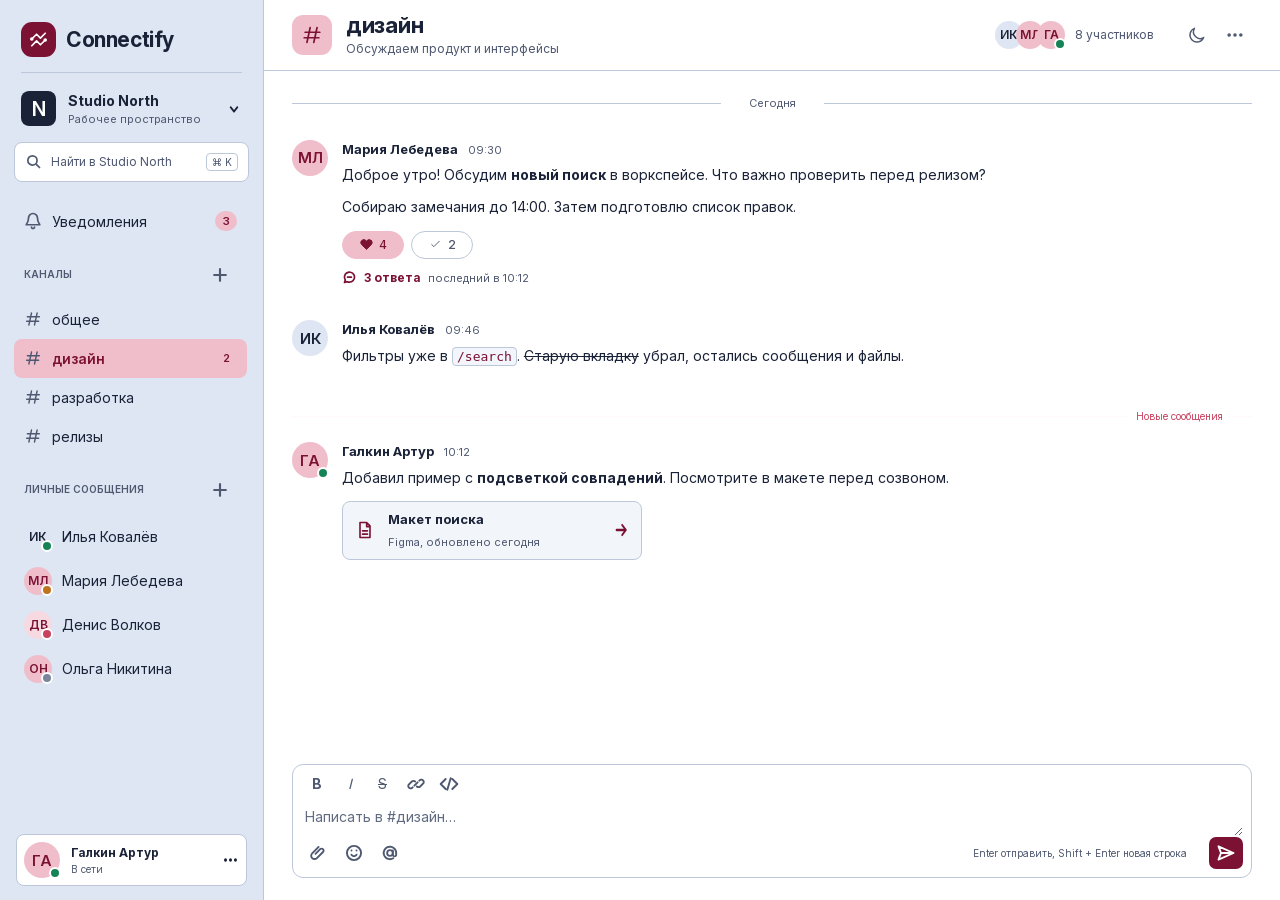
==== commit 9fdf94aa: "Исправить валидность и адаптивность, проверить сценарии и добавить инструкцию" ====
--- a/channel.html
+++ b/channel.html
@@ -1,370 +1,2311 @@
-<!DOCTYPE html>
+<!doctype html>
 <html lang="ru" data-theme="light">
-<head>
-  <meta charset="UTF-8">
-  <meta name="viewport" content="width=device-width, initial-scale=1">
-  <meta name="description" content="Connectify: корпоративный мессенджер для командного общения.">
-  <meta name="color-scheme" content="light dark">
-  <title>Канал дизайн | Connectify</title>
-  <link rel="icon" href="img/favicon.svg" type="image/svg+xml">
-  <link rel="preload" href="fonts/InterVariable.woff2" as="font" type="font/woff2" crossorigin>
-  <link rel="stylesheet" href="css/components.css">
-  <link rel="stylesheet" href="css/layout.css">
-  <link rel="stylesheet" href="css/design.css">
-  <script src="js/theme.js"></script>
-  <script src="js/app.js" defer></script>
-</head>
-<body data-version="1" data-storage="connectify-artur" data-own="Галкин Артур" data-email="galkin@north.team" data-colleague="Илья Ковалёв" data-second="Мария Лебедева" data-default-channel="дизайн" data-default-workspace="Studio North">
-<a class="skip-link" href="#main">Перейти к содержимому</a>
-<!-- Static page content remains available when JavaScript is disabled. -->
-<div class="app" data-page="channel">
-<aside class="sidebar" id="sidebar" aria-label="Рабочее пространство">
-  <a class="brand" href="channel.html" aria-label="Connectify на главную"><span class="brand-icon"><svg aria-hidden="true" focusable="false" preserveAspectRatio="none" overflow="visible" style="display: block;" width="23" height="23" viewBox="0 0 23 23" fill="none" xmlns="http://www.w3.org/2000/svg">
-<g id="Icon / logo">
-<path id="Vector" d="M4.79167 11.0208L9.58333 6.22917L13.4167 10.0625L18.2083 5.27083M4.79167 17.7292L9.58333 12.9375L13.4167 16.7708L18.2083 11.9792" stroke-width="1.7" stroke-linecap="round" stroke-linejoin="round" stroke="white"/>
-<path id="Vector_2" d="M5.75 11.0208C5.75 11.5501 5.32094 11.9792 4.79167 11.9792C4.26239 11.9792 3.83333 11.5501 3.83333 11.0208C3.83333 10.4916 4.26239 10.0625 4.79167 10.0625C5.32094 10.0625 5.75 10.4916 5.75 11.0208Z" stroke-width="1.7" stroke-linecap="round" stroke-linejoin="round" stroke="white"/>
-<path id="Vector_3" d="M19.1667 11.9792C19.1667 12.5084 18.7376 12.9375 18.2083 12.9375C17.6791 12.9375 17.25 12.5084 17.25 11.9792C17.25 11.4499 17.6791 11.0208 18.2083 11.0208C18.7376 11.0208 19.1667 11.4499 19.1667 11.9792Z" stroke-width="1.7" stroke-linecap="round" stroke-linejoin="round" stroke="white"/>
-</g>
-</svg>
-</span>Connectify</a><button type="button" class="icon-btn sidebar-close" aria-label="Закрыть меню" data-tooltip="Закрыть меню" data-menu-close><svg width="20" height="20" viewBox="0 0 24 24" fill="none" stroke="currentColor" stroke-width="1.7" stroke-linecap="round" stroke-linejoin="round" aria-hidden="true" focusable="false"><path d="m6 6 12 12M18 6 6 18"/></svg></button>
-  <a class="workspace" href="onboarding.html"><span>N</span><span><strong data-workspace>Studio North</strong><small>Рабочее пространство</small></span><svg aria-hidden="true" focusable="false" preserveAspectRatio="none" overflow="visible" style="display: block;" width="16" height="16" viewBox="0 0 16 16" fill="none" xmlns="http://www.w3.org/2000/svg">
-<g id="Icon / chevron">
-<path id="Vector" d="M4.66667 6.66667L8 10L11.3333 6.66667" stroke-width="1.7" stroke-linecap="round" stroke-linejoin="round" stroke="currentColor"/>
-</g>
-</svg>
-</a>
-  <a class="sidebar-search" href="search.html"><svg aria-hidden="true" focusable="false" preserveAspectRatio="none" overflow="visible" style="display: block;" width="17" height="17" viewBox="0 0 17 17" fill="none" xmlns="http://www.w3.org/2000/svg">
-<g id="Icon / search">
-<path id="Vector" d="M12.0417 7.4375C12.0417 9.98031 9.98031 12.0417 7.4375 12.0417C4.89469 12.0417 2.83333 9.98031 2.83333 7.4375C2.83333 4.89469 4.89469 2.83333 7.4375 2.83333C9.98031 2.83333 12.0417 4.89469 12.0417 7.4375Z" stroke-width="1.7" stroke-linecap="round" stroke-linejoin="round" stroke="currentColor"/>
-<path id="Vector_2" d="M11.3333 11.3333L14.5208 14.5208" stroke-width="1.7" stroke-linecap="round" stroke-linejoin="round" stroke="currentColor"/>
-</g>
-</svg>
-<span>Найти в Studio North</span><kbd>⌘ K</kbd></a>
-  <nav class="side-scroll" aria-label="Навигация">
-    <a class="side-link " href="notifications.html"><svg aria-hidden="true" focusable="false" preserveAspectRatio="none" overflow="visible" style="display: block;" width="18" height="18" viewBox="0 0 18 18" fill="none" xmlns="http://www.w3.org/2000/svg">
-<g id="Icon / bell">
-<path id="Vector" d="M7.5 15C7.5 15.3978 7.65804 15.7794 7.93934 16.0607C8.22064 16.342 8.60218 16.5 9 16.5C9.39782 16.5 9.77936 16.342 10.0607 16.0607C10.342 15.7794 10.5 15.3978 10.5 15M13.5 6C13.5 4.80653 13.0259 3.66193 12.182 2.81802C11.3381 1.97411 10.1935 1.5 9 1.5C7.80653 1.5 6.66193 1.97411 5.81802 2.81802C4.97411 3.66193 4.5 4.80653 4.5 6C4.5 11.25 2.25 11.25 2.25 12.75H15.75C15.75 11.25 13.5 11.25 13.5 6Z" stroke-width="1.7" stroke-linecap="round" stroke-linejoin="round" stroke="currentColor"/>
-</g>
-</svg>
-Уведомления<span class="badge" data-unread-count>3</span></a>
-    <div class="nav-heading">КАНАЛЫ<button type="button" class="icon-btn " aria-label="Добавить канал" data-tooltip="Добавить канал" data-add-channel><svg aria-hidden="true" focusable="false" preserveAspectRatio="none" overflow="visible" style="display: block;" width="16" height="16" viewBox="0 0 16 16" fill="none" xmlns="http://www.w3.org/2000/svg">
-<g id="Icon / plus">
-<path id="Vector" d="M8 3.33333V8M8 8V12.6667M8 8H3.33333M8 8H12.6667" stroke-width="1.7" stroke-linecap="round" stroke-linejoin="round" stroke="currentColor"/>
-</g>
-</svg>
-</button></div>
-    <a href="channel.html?channel=общее" class="side-link " data-channel="общее"><svg aria-hidden="true" focusable="false" preserveAspectRatio="none" overflow="visible" style="display: block;" width="22" height="22" viewBox="0 0 22 22" fill="none" xmlns="http://www.w3.org/2000/svg">
-<g id="Icon / hash">
-<path id="Vector" d="M9.16667 3.66667L8.16406 8.25M8.16406 8.25L6.96094 13.75M8.16406 8.25H4.125M8.16406 8.25H15.0391M6.96094 13.75L5.95833 18.3333M6.96094 13.75H3.20833M6.96094 13.75H13.8359M16.0417 3.66667L15.0391 8.25M15.0391 8.25L13.8359 13.75M15.0391 8.25H18.7917M13.8359 13.75L12.8333 18.3333M13.8359 13.75H17.875" stroke-width="1.7" stroke-linecap="round" stroke-linejoin="round" stroke="currentColor"/>
-</g>
-</svg>
-<span>общее</span></a><a href="channel.html?channel=дизайн" class="side-link active" data-channel="дизайн"><svg aria-hidden="true" focusable="false" preserveAspectRatio="none" overflow="visible" style="display: block;" width="22" height="22" viewBox="0 0 22 22" fill="none" xmlns="http://www.w3.org/2000/svg">
-<g id="Icon / hash">
-<path id="Vector" d="M9.16667 3.66667L8.16406 8.25M8.16406 8.25L6.96094 13.75M8.16406 8.25H4.125M8.16406 8.25H15.0391M6.96094 13.75L5.95833 18.3333M6.96094 13.75H3.20833M6.96094 13.75H13.8359M16.0417 3.66667L15.0391 8.25M15.0391 8.25L13.8359 13.75M15.0391 8.25H18.7917M13.8359 13.75L12.8333 18.3333M13.8359 13.75H17.875" stroke-width="1.7" stroke-linecap="round" stroke-linejoin="round" stroke="currentColor"/>
-</g>
-</svg>
-<span>дизайн</span><span class="badge">2</span></a><a href="channel.html?channel=разработка" class="side-link " data-channel="разработка"><svg aria-hidden="true" focusable="false" preserveAspectRatio="none" overflow="visible" style="display: block;" width="22" height="22" viewBox="0 0 22 22" fill="none" xmlns="http://www.w3.org/2000/svg">
-<g id="Icon / hash">
-<path id="Vector" d="M9.16667 3.66667L8.16406 8.25M8.16406 8.25L6.96094 13.75M8.16406 8.25H4.125M8.16406 8.25H15.0391M6.96094 13.75L5.95833 18.3333M6.96094 13.75H3.20833M6.96094 13.75H13.8359M16.0417 3.66667L15.0391 8.25M15.0391 8.25L13.8359 13.75M15.0391 8.25H18.7917M13.8359 13.75L12.8333 18.3333M13.8359 13.75H17.875" stroke-width="1.7" stroke-linecap="round" stroke-linejoin="round" stroke="currentColor"/>
-</g>
-</svg>
-<span>разработка</span></a><a href="channel.html?channel=релизы" class="side-link " data-channel="релизы"><svg aria-hidden="true" focusable="false" preserveAspectRatio="none" overflow="visible" style="display: block;" width="22" height="22" viewBox="0 0 22 22" fill="none" xmlns="http://www.w3.org/2000/svg">
-<g id="Icon / hash">
-<path id="Vector" d="M9.16667 3.66667L8.16406 8.25M8.16406 8.25L6.96094 13.75M8.16406 8.25H4.125M8.16406 8.25H15.0391M6.96094 13.75L5.95833 18.3333M6.96094 13.75H3.20833M6.96094 13.75H13.8359M16.0417 3.66667L15.0391 8.25M15.0391 8.25L13.8359 13.75M15.0391 8.25H18.7917M13.8359 13.75L12.8333 18.3333M13.8359 13.75H17.875" stroke-width="1.7" stroke-linecap="round" stroke-linejoin="round" stroke="currentColor"/>
-</g>
-</svg>
-<span>релизы</span></a>
-    <div class="nav-heading">ЛИЧНЫЕ СООБЩЕНИЯ<a class="icon-btn" href="search.html?tab=people" aria-label="Найти коллегу"><svg aria-hidden="true" focusable="false" preserveAspectRatio="none" overflow="visible" style="display: block;" width="16" height="16" viewBox="0 0 16 16" fill="none" xmlns="http://www.w3.org/2000/svg">
-<g id="Icon / plus">
-<path id="Vector" d="M8 3.33333V8M8 8V12.6667M8 8H3.33333M8 8H12.6667" stroke-width="1.7" stroke-linecap="round" stroke-linejoin="round" stroke="currentColor"/>
-</g>
-</svg>
-</a></div>
-    <a class="side-link " href="dm.html?person=0"><span class="avatar avatar-28 avatar-blue">ИК<i class="status status-online" aria-label="online"></i></span><span>Илья Ковалёв</span></a><a class="side-link " href="dm.html?person=1"><span class="avatar avatar-28 avatar-purple">МЛ<i class="status status-away" aria-label="away"></i></span><span>Мария Лебедева</span></a><a class="side-link " href="dm.html?person=2"><span class="avatar avatar-28 avatar-orange">ДВ<i class="status status-dnd" aria-label="dnd"></i></span><span>Денис Волков</span></a><a class="side-link " href="dm.html?person=3"><span class="avatar avatar-28 avatar-pink">ОН<i class="status status-invisible" aria-label="invisible"></i></span><span>Ольга Никитина</span></a>
-  </nav>
-  <a class="side-user" href="profile-edit.html"><span class="avatar avatar-36 " data-own-avatar>ГА<i class="status status-online" aria-label="online"></i></span><span><strong data-own-name>Галкин Артур</strong><small data-own-status>В сети</small></span><svg aria-hidden="true" focusable="false" preserveAspectRatio="none" overflow="visible" style="display: block;" width="18" height="18" viewBox="0 0 18 18" fill="none" xmlns="http://www.w3.org/2000/svg">
-<g id="Icon / more">
-<path id="Vector" d="M4.5 9C4.5 9.41421 4.16421 9.75 3.75 9.75C3.33579 9.75 3 9.41421 3 9C3 8.58579 3.33579 8.25 3.75 8.25C4.16421 8.25 4.5 8.58579 4.5 9Z" stroke-width="1.7" stroke-linecap="round" stroke-linejoin="round" stroke="currentColor"/>
-<path id="Vector_2" d="M9.75 9C9.75 9.41421 9.41421 9.75 9 9.75C8.58579 9.75 8.25 9.41421 8.25 9C8.25 8.58579 8.58579 8.25 9 8.25C9.41421 8.25 9.75 8.58579 9.75 9Z" stroke-width="1.7" stroke-linecap="round" stroke-linejoin="round" stroke="currentColor"/>
-<path id="Vector_3" d="M15 9C15 9.41421 14.6642 9.75 14.25 9.75C13.8358 9.75 13.5 9.41421 13.5 9C13.5 8.58579 13.8358 8.25 14.25 8.25C14.6642 8.25 15 8.58579 15 9Z" stroke-width="1.7" stroke-linecap="round" stroke-linejoin="round" stroke="currentColor"/>
-</g>
-</svg>
-</a>
-</aside><button class="backdrop" type="button" aria-label="Закрыть меню" data-menu-close></button>
-<main class="main" id="main">
-  <header class="page-header"><button type="button" class="icon-btn burger" aria-label="Открыть меню" data-tooltip="Открыть меню" data-menu-open aria-controls="sidebar" aria-expanded="false"><svg width="20" height="20" viewBox="0 0 24 24" fill="none" stroke="currentColor" stroke-width="1.7" stroke-linecap="round" stroke-linejoin="round" aria-hidden="true" focusable="false"><path d="M4 6h16M4 12h16M4 18h16"/></svg></button><div class="header-tile"><svg aria-hidden="true" focusable="false" preserveAspectRatio="none" overflow="visible" style="display: block;" width="22" height="22" viewBox="0 0 22 22" fill="none" xmlns="http://www.w3.org/2000/svg">
-<g id="Icon / hash">
-<path id="Vector" d="M9.16667 3.66667L8.16406 8.25M8.16406 8.25L6.96094 13.75M8.16406 8.25H4.125M8.16406 8.25H15.0391M6.96094 13.75L5.95833 18.3333M6.96094 13.75H3.20833M6.96094 13.75H13.8359M16.0417 3.66667L15.0391 8.25M15.0391 8.25L13.8359 13.75M15.0391 8.25H18.7917M13.8359 13.75L12.8333 18.3333M13.8359 13.75H17.875" stroke-width="1.7" stroke-linecap="round" stroke-linejoin="round" stroke="currentColor"/>
-</g>
-</svg>
-</div><div><h1 data-page-title>дизайн</h1><p data-page-subtitle>Обсуждаем продукт и интерфейсы</p></div><div class="header-actions"><div class="members"><span class="avatar avatar-28 avatar-blue">ИК</span><span class="avatar avatar-28 avatar-purple">МЛ</span><span class="avatar avatar-28 " data-own-avatar>ГА</span><small>8 участников</small></div><button type="button" class="icon-btn theme-toggle" aria-label="Переключить тему" data-tooltip="Переключить тему" data-theme-toggle aria-pressed="false"><svg width="20" height="20" viewBox="0 0 24 24" fill="none" stroke="currentColor" stroke-width="1.7" stroke-linecap="round" stroke-linejoin="round" aria-hidden="true" focusable="false"><path d="M20 15a8 8 0 0 1-11-11 8.5 8.5 0 1 0 11 11Z"/></svg></button><button type="button" class="icon-btn " aria-label="Действия страницы" data-tooltip="Действия страницы" data-page-actions><svg aria-hidden="true" focusable="false" preserveAspectRatio="none" overflow="visible" style="display: block;" width="18" height="18" viewBox="0 0 18 18" fill="none" xmlns="http://www.w3.org/2000/svg">
-<g id="Icon / more">
-<path id="Vector" d="M4.5 9C4.5 9.41421 4.16421 9.75 3.75 9.75C3.33579 9.75 3 9.41421 3 9C3 8.58579 3.33579 8.25 3.75 8.25C4.16421 8.25 4.5 8.58579 4.5 9Z" stroke-width="1.7" stroke-linecap="round" stroke-linejoin="round" stroke="currentColor"/>
-<path id="Vector_2" d="M9.75 9C9.75 9.41421 9.41421 9.75 9 9.75C8.58579 9.75 8.25 9.41421 8.25 9C8.25 8.58579 8.58579 8.25 9 8.25C9.41421 8.25 9.75 8.58579 9.75 9Z" stroke-width="1.7" stroke-linecap="round" stroke-linejoin="round" stroke="currentColor"/>
-<path id="Vector_3" d="M15 9C15 9.41421 14.6642 9.75 14.25 9.75C13.8358 9.75 13.5 9.41421 13.5 9C13.5 8.58579 13.8358 8.25 14.25 8.25C14.6642 8.25 15 8.58579 15 9Z" stroke-width="1.7" stroke-linecap="round" stroke-linejoin="round" stroke="currentColor"/>
-</g>
-</svg>
-</button></div></header>
-  <div class="conversation-layout"><section class="conversation" aria-label="Переписка в канале"><div class="messages" data-messages><div class="date-divider">Сегодня</div><article class="message " data-message>
- <span class="avatar avatar-36 avatar-purple">МЛ</span>
- <div class="message-content"><div class="message-meta"><strong >Мария Лебедева</strong><time datetime="2026-11-10T09:30:00">09:30</time></div><div class="message-text"><p>Доброе утро! Обсудим <strong>новый поиск</strong> в воркспейсе. Что важно проверить перед релизом?</p><p>Собираю замечания до 14:00. Затем подготовлю список правок.</p></div><div class="reactions"><button class="pill" type="button" aria-label="Нравится, 4 реакции" aria-pressed="true" data-reaction="heart"><svg width="20" height="20" viewBox="0 0 24 24" fill="none" stroke="currentColor" stroke-width="1.7" stroke-linecap="round" stroke-linejoin="round" aria-hidden="true" focusable="false"><path d="M20.8 4.6a5.5 5.5 0 0 0-7.8 0L12 5.7l-1.1-1.1a5.5 5.5 0 0 0-7.8 7.8L12 21l8.8-8.6a5.5 5.5 0 0 0 0-7.8Z"/></svg> <span>4</span></button><button class="pill" type="button" aria-label="Готово, 2 реакции" aria-pressed="false" data-reaction="check"><svg width="20" height="20" viewBox="0 0 24 24" fill="none" stroke="currentColor" stroke-width="1.7" stroke-linecap="round" stroke-linejoin="round" aria-hidden="true" focusable="false"><path d="m5 12 4 4L19 6"/></svg> <span>2</span></button></div><button type="button" class="thread-link" data-thread-open><svg aria-hidden="true" focusable="false" preserveAspectRatio="none" overflow="visible" style="display: block;" width="15" height="15" viewBox="0 0 15 15" fill="none" xmlns="http://www.w3.org/2000/svg">
-<g id="Icon / chat">
-<path id="Vector" d="M12.5 7.1875C12.5 8.51358 11.9732 9.78535 11.0355 10.723C10.0979 11.6607 8.82608 12.1875 7.5 12.1875C6.72245 12.1875 5.95437 12.0168 5.25 11.6875L2.5 12.5L3.3125 9.875C2.88616 9.22146 2.6187 8.47721 2.53151 7.70179C2.44432 6.92637 2.53983 6.14131 2.81039 5.40942C3.08095 4.67752 3.51906 4.01911 4.08966 3.48685C4.66026 2.9546 5.34751 2.56329 6.09644 2.34421C6.84536 2.12514 7.63516 2.08439 8.40265 2.22523C9.17014 2.36607 9.89402 2.68458 10.5164 3.15529C11.1387 3.62599 11.6422 4.23583 11.9867 4.93599C12.3311 5.63616 12.5069 6.40723 12.5 7.1875Z" stroke-width="1.7" stroke-linecap="round" stroke-linejoin="round" stroke="currentColor"/>
-<path id="Vector_2" d="M5.625 7.1875H9.375" stroke-width="1.7" stroke-linecap="round" stroke-linejoin="round" stroke="currentColor"/>
-</g>
-</svg>
-<b>3 ответа</b><small>последний в 10:12</small></button></div>
- <div class="message-actions" aria-label="Действия сообщения"><button type="button" class="icon-btn " aria-label="Добавить реакцию" data-tooltip="Добавить реакцию" data-quick-reaction><svg aria-hidden="true" focusable="false" preserveAspectRatio="none" overflow="visible" style="display: block;" width="18" height="18" viewBox="0 0 18 18" fill="none" xmlns="http://www.w3.org/2000/svg">
-<g id="Icon / smile">
-<path id="Vector" d="M15.375 9C15.375 12.5208 12.5208 15.375 9 15.375C5.47918 15.375 2.625 12.5208 2.625 9C2.625 5.47918 5.47918 2.625 9 2.625C12.5208 2.625 15.375 5.47918 15.375 9Z" stroke-width="1.7" stroke-linecap="round" stroke-linejoin="round" stroke="currentColor"/>
-<path id="Vector_2" d="M6.75 10.5C6.98333 10.8883 7.31317 11.2096 7.70744 11.4326C8.10172 11.6557 8.547 11.7729 9 11.7729C9.453 11.7729 9.89828 11.6557 10.2926 11.4326C10.6868 11.2096 11.0167 10.8883 11.25 10.5M6.75 6.75H6.7575M11.25 6.75H11.2575" stroke-width="1.7" stroke-linecap="round" stroke-linejoin="round" stroke="currentColor"/>
-</g>
-</svg>
-</button><button type="button" class="icon-btn " aria-label="Ответить в треде" data-tooltip="Ответить в треде" data-thread-open><svg aria-hidden="true" focusable="false" preserveAspectRatio="none" overflow="visible" style="display: block;" width="15" height="15" viewBox="0 0 15 15" fill="none" xmlns="http://www.w3.org/2000/svg">
-<g id="Icon / chat">
-<path id="Vector" d="M12.5 7.1875C12.5 8.51358 11.9732 9.78535 11.0355 10.723C10.0979 11.6607 8.82608 12.1875 7.5 12.1875C6.72245 12.1875 5.95437 12.0168 5.25 11.6875L2.5 12.5L3.3125 9.875C2.88616 9.22146 2.6187 8.47721 2.53151 7.70179C2.44432 6.92637 2.53983 6.14131 2.81039 5.40942C3.08095 4.67752 3.51906 4.01911 4.08966 3.48685C4.66026 2.9546 5.34751 2.56329 6.09644 2.34421C6.84536 2.12514 7.63516 2.08439 8.40265 2.22523C9.17014 2.36607 9.89402 2.68458 10.5164 3.15529C11.1387 3.62599 11.6422 4.23583 11.9867 4.93599C12.3311 5.63616 12.5069 6.40723 12.5 7.1875Z" stroke-width="1.7" stroke-linecap="round" stroke-linejoin="round" stroke="currentColor"/>
-<path id="Vector_2" d="M5.625 7.1875H9.375" stroke-width="1.7" stroke-linecap="round" stroke-linejoin="round" stroke="currentColor"/>
-</g>
-</svg>
-</button><button type="button" class="icon-btn " aria-label="Меню сообщения" data-tooltip="Меню сообщения" data-message-menu><svg aria-hidden="true" focusable="false" preserveAspectRatio="none" overflow="visible" style="display: block;" width="18" height="18" viewBox="0 0 18 18" fill="none" xmlns="http://www.w3.org/2000/svg">
-<g id="Icon / more">
-<path id="Vector" d="M4.5 9C4.5 9.41421 4.16421 9.75 3.75 9.75C3.33579 9.75 3 9.41421 3 9C3 8.58579 3.33579 8.25 3.75 8.25C4.16421 8.25 4.5 8.58579 4.5 9Z" stroke-width="1.7" stroke-linecap="round" stroke-linejoin="round" stroke="currentColor"/>
-<path id="Vector_2" d="M9.75 9C9.75 9.41421 9.41421 9.75 9 9.75C8.58579 9.75 8.25 9.41421 8.25 9C8.25 8.58579 8.58579 8.25 9 8.25C9.41421 8.25 9.75 8.58579 9.75 9Z" stroke-width="1.7" stroke-linecap="round" stroke-linejoin="round" stroke="currentColor"/>
-<path id="Vector_3" d="M15 9C15 9.41421 14.6642 9.75 14.25 9.75C13.8358 9.75 13.5 9.41421 13.5 9C13.5 8.58579 13.8358 8.25 14.25 8.25C14.6642 8.25 15 8.58579 15 9Z" stroke-width="1.7" stroke-linecap="round" stroke-linejoin="round" stroke="currentColor"/>
-</g>
-</svg>
-</button></div>
-</article><article class="message " data-message>
- <span class="avatar avatar-36 avatar-blue">ИК</span>
- <div class="message-content"><div class="message-meta"><strong >Илья Ковалёв</strong><time datetime="2026-11-10T09:46:00">09:46</time></div><div class="message-text">Фильтры уже в <code>/search</code>. <s>Старую вкладку</s> убрал, остались сообщения и файлы.</div></div>
- <div class="message-actions" aria-label="Действия сообщения"><button type="button" class="icon-btn " aria-label="Добавить реакцию" data-tooltip="Добавить реакцию" data-quick-reaction><svg aria-hidden="true" focusable="false" preserveAspectRatio="none" overflow="visible" style="display: block;" width="18" height="18" viewBox="0 0 18 18" fill="none" xmlns="http://www.w3.org/2000/svg">
-<g id="Icon / smile">
-<path id="Vector" d="M15.375 9C15.375 12.5208 12.5208 15.375 9 15.375C5.47918 15.375 2.625 12.5208 2.625 9C2.625 5.47918 5.47918 2.625 9 2.625C12.5208 2.625 15.375 5.47918 15.375 9Z" stroke-width="1.7" stroke-linecap="round" stroke-linejoin="round" stroke="currentColor"/>
-<path id="Vector_2" d="M6.75 10.5C6.98333 10.8883 7.31317 11.2096 7.70744 11.4326C8.10172 11.6557 8.547 11.7729 9 11.7729C9.453 11.7729 9.89828 11.6557 10.2926 11.4326C10.6868 11.2096 11.0167 10.8883 11.25 10.5M6.75 6.75H6.7575M11.25 6.75H11.2575" stroke-width="1.7" stroke-linecap="round" stroke-linejoin="round" stroke="currentColor"/>
-</g>
-</svg>
-</button><button type="button" class="icon-btn " aria-label="Ответить в треде" data-tooltip="Ответить в треде" data-thread-open><svg aria-hidden="true" focusable="false" preserveAspectRatio="none" overflow="visible" style="display: block;" width="15" height="15" viewBox="0 0 15 15" fill="none" xmlns="http://www.w3.org/2000/svg">
-<g id="Icon / chat">
-<path id="Vector" d="M12.5 7.1875C12.5 8.51358 11.9732 9.78535 11.0355 10.723C10.0979 11.6607 8.82608 12.1875 7.5 12.1875C6.72245 12.1875 5.95437 12.0168 5.25 11.6875L2.5 12.5L3.3125 9.875C2.88616 9.22146 2.6187 8.47721 2.53151 7.70179C2.44432 6.92637 2.53983 6.14131 2.81039 5.40942C3.08095 4.67752 3.51906 4.01911 4.08966 3.48685C4.66026 2.9546 5.34751 2.56329 6.09644 2.34421C6.84536 2.12514 7.63516 2.08439 8.40265 2.22523C9.17014 2.36607 9.89402 2.68458 10.5164 3.15529C11.1387 3.62599 11.6422 4.23583 11.9867 4.93599C12.3311 5.63616 12.5069 6.40723 12.5 7.1875Z" stroke-width="1.7" stroke-linecap="round" stroke-linejoin="round" stroke="currentColor"/>
-<path id="Vector_2" d="M5.625 7.1875H9.375" stroke-width="1.7" stroke-linecap="round" stroke-linejoin="round" stroke="currentColor"/>
-</g>
-</svg>
-</button><button type="button" class="icon-btn " aria-label="Меню сообщения" data-tooltip="Меню сообщения" data-message-menu><svg aria-hidden="true" focusable="false" preserveAspectRatio="none" overflow="visible" style="display: block;" width="18" height="18" viewBox="0 0 18 18" fill="none" xmlns="http://www.w3.org/2000/svg">
-<g id="Icon / more">
-<path id="Vector" d="M4.5 9C4.5 9.41421 4.16421 9.75 3.75 9.75C3.33579 9.75 3 9.41421 3 9C3 8.58579 3.33579 8.25 3.75 8.25C4.16421 8.25 4.5 8.58579 4.5 9Z" stroke-width="1.7" stroke-linecap="round" stroke-linejoin="round" stroke="currentColor"/>
-<path id="Vector_2" d="M9.75 9C9.75 9.41421 9.41421 9.75 9 9.75C8.58579 9.75 8.25 9.41421 8.25 9C8.25 8.58579 8.58579 8.25 9 8.25C9.41421 8.25 9.75 8.58579 9.75 9Z" stroke-width="1.7" stroke-linecap="round" stroke-linejoin="round" stroke="currentColor"/>
-<path id="Vector_3" d="M15 9C15 9.41421 14.6642 9.75 14.25 9.75C13.8358 9.75 13.5 9.41421 13.5 9C13.5 8.58579 13.8358 8.25 14.25 8.25C14.6642 8.25 15 8.58579 15 9Z" stroke-width="1.7" stroke-linecap="round" stroke-linejoin="round" stroke="currentColor"/>
-</g>
-</svg>
-</button></div>
-</article><div class="unread-divider">Новые сообщения</div><article class="message " data-message>
- <span class="avatar avatar-36 " data-own-avatar>ГА</span>
- <div class="message-content"><div class="message-meta"><strong data-own-name>Галкин Артур</strong><time datetime="2026-11-10T10:12:00">10:12</time></div><div class="message-text">Добавил пример с <strong>подсветкой совпадений</strong>. Посмотрите в макете перед созвоном.</div><a class="file-card" href="search.html"><svg aria-hidden="true" focusable="false" preserveAspectRatio="none" overflow="visible" style="display: block;" width="21" height="21" viewBox="0 0 21 21" fill="none" xmlns="http://www.w3.org/2000/svg">
-<g id="Icon / file">
-<path id="Vector" d="M15.75 7V6.125L12.25 2.625H5.25V18.375H15.75V7ZM12.25 2.625V7H15.75M7.875 11.375H13.125M7.875 14.875H13.125" stroke-width="1.7" stroke-linecap="round" stroke-linejoin="round" stroke="currentColor"/>
-</g>
-</svg>
-<span><strong>Макет поиска</strong><small>Figma, обновлено сегодня</small></span><svg aria-hidden="true" focusable="false" preserveAspectRatio="none" overflow="visible" style="display: block;" width="15" height="15" viewBox="0 0 15 15" fill="none" xmlns="http://www.w3.org/2000/svg">
-<g id="Icon / arrow">
-<path id="Vector" d="M2.5 7.5H11.875M8.125 11.25L11.875 7.5L8.125 3.75" stroke-width="1.7" stroke-linecap="round" stroke-linejoin="round" stroke="currentColor"/>
-</g>
-</svg>
-</a></div>
- <div class="message-actions" aria-label="Действия сообщения"><button type="button" class="icon-btn " aria-label="Добавить реакцию" data-tooltip="Добавить реакцию" data-quick-reaction><svg aria-hidden="true" focusable="false" preserveAspectRatio="none" overflow="visible" style="display: block;" width="18" height="18" viewBox="0 0 18 18" fill="none" xmlns="http://www.w3.org/2000/svg">
-<g id="Icon / smile">
-<path id="Vector" d="M15.375 9C15.375 12.5208 12.5208 15.375 9 15.375C5.47918 15.375 2.625 12.5208 2.625 9C2.625 5.47918 5.47918 2.625 9 2.625C12.5208 2.625 15.375 5.47918 15.375 9Z" stroke-width="1.7" stroke-linecap="round" stroke-linejoin="round" stroke="currentColor"/>
-<path id="Vector_2" d="M6.75 10.5C6.98333 10.8883 7.31317 11.2096 7.70744 11.4326C8.10172 11.6557 8.547 11.7729 9 11.7729C9.453 11.7729 9.89828 11.6557 10.2926 11.4326C10.6868 11.2096 11.0167 10.8883 11.25 10.5M6.75 6.75H6.7575M11.25 6.75H11.2575" stroke-width="1.7" stroke-linecap="round" stroke-linejoin="round" stroke="currentColor"/>
-</g>
-</svg>
-</button><button type="button" class="icon-btn " aria-label="Ответить в треде" data-tooltip="Ответить в треде" data-thread-open><svg aria-hidden="true" focusable="false" preserveAspectRatio="none" overflow="visible" style="display: block;" width="15" height="15" viewBox="0 0 15 15" fill="none" xmlns="http://www.w3.org/2000/svg">
-<g id="Icon / chat">
-<path id="Vector" d="M12.5 7.1875C12.5 8.51358 11.9732 9.78535 11.0355 10.723C10.0979 11.6607 8.82608 12.1875 7.5 12.1875C6.72245 12.1875 5.95437 12.0168 5.25 11.6875L2.5 12.5L3.3125 9.875C2.88616 9.22146 2.6187 8.47721 2.53151 7.70179C2.44432 6.92637 2.53983 6.14131 2.81039 5.40942C3.08095 4.67752 3.51906 4.01911 4.08966 3.48685C4.66026 2.9546 5.34751 2.56329 6.09644 2.34421C6.84536 2.12514 7.63516 2.08439 8.40265 2.22523C9.17014 2.36607 9.89402 2.68458 10.5164 3.15529C11.1387 3.62599 11.6422 4.23583 11.9867 4.93599C12.3311 5.63616 12.5069 6.40723 12.5 7.1875Z" stroke-width="1.7" stroke-linecap="round" stroke-linejoin="round" stroke="currentColor"/>
-<path id="Vector_2" d="M5.625 7.1875H9.375" stroke-width="1.7" stroke-linecap="round" stroke-linejoin="round" stroke="currentColor"/>
-</g>
-</svg>
-</button><button type="button" class="icon-btn " aria-label="Меню сообщения" data-tooltip="Меню сообщения" data-message-menu><svg aria-hidden="true" focusable="false" preserveAspectRatio="none" overflow="visible" style="display: block;" width="18" height="18" viewBox="0 0 18 18" fill="none" xmlns="http://www.w3.org/2000/svg">
-<g id="Icon / more">
-<path id="Vector" d="M4.5 9C4.5 9.41421 4.16421 9.75 3.75 9.75C3.33579 9.75 3 9.41421 3 9C3 8.58579 3.33579 8.25 3.75 8.25C4.16421 8.25 4.5 8.58579 4.5 9Z" stroke-width="1.7" stroke-linecap="round" stroke-linejoin="round" stroke="currentColor"/>
-<path id="Vector_2" d="M9.75 9C9.75 9.41421 9.41421 9.75 9 9.75C8.58579 9.75 8.25 9.41421 8.25 9C8.25 8.58579 8.58579 8.25 9 8.25C9.41421 8.25 9.75 8.58579 9.75 9Z" stroke-width="1.7" stroke-linecap="round" stroke-linejoin="round" stroke="currentColor"/>
-<path id="Vector_3" d="M15 9C15 9.41421 14.6642 9.75 14.25 9.75C13.8358 9.75 13.5 9.41421 13.5 9C13.5 8.58579 13.8358 8.25 14.25 8.25C14.6642 8.25 15 8.58579 15 9Z" stroke-width="1.7" stroke-linecap="round" stroke-linejoin="round" stroke="currentColor"/>
-</g>
-</svg>
-</button></div>
-</article></div><form class="composer" data-composer="main" aria-label="Новое сообщение">
-  <div class="formatting" role="toolbar" aria-label="Форматирование"><button class="icon-btn" type="button" data-format="bold" aria-label="Жирный" data-tooltip="Жирный"><b>B</b></button><button class="icon-btn" type="button" data-format="italic" aria-label="Курсив" data-tooltip="Курсив"><i>I</i></button><button class="icon-btn" type="button" data-format="strike" aria-label="Зачёркнутый" data-tooltip="Зачёркнутый"><s>S</s></button><button type="button" class="icon-btn " aria-label="Добавить ссылку" data-tooltip="Добавить ссылку" data-format="link"><svg aria-hidden="true" focusable="false" preserveAspectRatio="none" overflow="visible" style="display: block;" width="18" height="18" viewBox="0 0 18 18" fill="none" xmlns="http://www.w3.org/2000/svg">
-<g id="Icon / link">
-<path id="Vector" d="M7.5 10.5L10.5 7.5M6 12L5.25 12.75C4.83014 12.9505 4.35844 13.0159 3.89985 12.9373C3.44126 12.8586 3.01835 12.6397 2.68934 12.3107C2.36033 11.9817 2.14141 11.5587 2.06273 11.1002C1.98405 10.6416 2.04948 10.1699 2.25 9.75L5.25 6.75C5.66252 6.38103 6.19655 6.17705 6.75 6.17705C7.30345 6.17705 7.83748 6.38103 8.25 6.75M9.75 11.25C10.1625 11.619 10.6966 11.8229 11.25 11.8229C11.8034 11.8229 12.3375 11.619 12.75 11.25L15.75 8.25C15.9505 7.83014 16.0159 7.35844 15.9373 6.89985C15.8586 6.44126 15.6397 6.01835 15.3107 5.68934C14.9817 5.36033 14.5587 5.14141 14.1002 5.06273C13.6416 4.98405 13.1699 5.04948 12.75 5.25L12 6" stroke-width="1.7" stroke-linecap="round" stroke-linejoin="round" stroke="currentColor"/>
-</g>
-</svg>
-</button><button type="button" class="icon-btn " aria-label="Код" data-tooltip="Код" data-format="code"><svg aria-hidden="true" focusable="false" preserveAspectRatio="none" overflow="visible" style="display: block;" width="18" height="18" viewBox="0 0 18 18" fill="none" xmlns="http://www.w3.org/2000/svg">
-<g id="Icon / code">
-<path id="Vector" d="M6 4.5L1.5 9L6 13.5M12 4.5L16.5 9L12 13.5M10.5 3.75L7.5 14.25" stroke-width="1.7" stroke-linecap="round" stroke-linejoin="round" stroke="currentColor"/>
-</g>
-</svg>
-</button></div>
-  <label class="sr-only" for="message-text">Текст сообщения</label><textarea id="message-text" name="message" rows="1" maxlength="5000" placeholder="Написать в #дизайн…" data-message-input></textarea>
-  <div class="mention-list" role="listbox" aria-label="Участники" hidden></div>
-  <div class="pending-files" aria-live="polite"></div>
-  <div class="composer-footer"><button type="button" class="icon-btn " aria-label="Прикрепить файл" data-tooltip="Прикрепить файл" data-attach><svg aria-hidden="true" focusable="false" preserveAspectRatio="none" overflow="visible" style="display: block;" width="18" height="18" viewBox="0 0 18 18" fill="none" xmlns="http://www.w3.org/2000/svg">
-<g id="Icon / attach">
-<path id="Vector" d="M6.75 9.75L10.95 5.55C11.2882 5.21185 11.7468 5.02188 12.225 5.02188C12.7032 5.02188 13.1618 5.21185 13.5 5.55C13.8382 5.88815 14.0281 6.34678 14.0281 6.825C14.0281 7.30322 13.8382 7.76185 13.5 8.1L8.025 13.575C7.4581 14.1419 6.68922 14.4604 5.8875 14.4604C5.08578 14.4604 4.3169 14.1419 3.75 13.575C3.1831 13.0081 2.86462 12.2392 2.86462 11.4375C2.86462 10.6358 3.1831 9.8669 3.75 9.3L9.525 3.525" stroke-width="1.7" stroke-linecap="round" stroke-linejoin="round" stroke="currentColor"/>
-</g>
-</svg>
-</button><button type="button" class="icon-btn " aria-label="Добавить смайлик" data-tooltip="Добавить смайлик" data-emoji><svg aria-hidden="true" focusable="false" preserveAspectRatio="none" overflow="visible" style="display: block;" width="18" height="18" viewBox="0 0 18 18" fill="none" xmlns="http://www.w3.org/2000/svg">
-<g id="Icon / smile">
-<path id="Vector" d="M15.375 9C15.375 12.5208 12.5208 15.375 9 15.375C5.47918 15.375 2.625 12.5208 2.625 9C2.625 5.47918 5.47918 2.625 9 2.625C12.5208 2.625 15.375 5.47918 15.375 9Z" stroke-width="1.7" stroke-linecap="round" stroke-linejoin="round" stroke="currentColor"/>
-<path id="Vector_2" d="M6.75 10.5C6.98333 10.8883 7.31317 11.2096 7.70744 11.4326C8.10172 11.6557 8.547 11.7729 9 11.7729C9.453 11.7729 9.89828 11.6557 10.2926 11.4326C10.6868 11.2096 11.0167 10.8883 11.25 10.5M6.75 6.75H6.7575M11.25 6.75H11.2575" stroke-width="1.7" stroke-linecap="round" stroke-linejoin="round" stroke="currentColor"/>
-</g>
-</svg>
-</button><button type="button" class="icon-btn " aria-label="Упомянуть участника" data-tooltip="Упомянуть участника" data-mention><svg aria-hidden="true" focusable="false" preserveAspectRatio="none" overflow="visible" style="display: block;" width="18" height="18" viewBox="0 0 18 18" fill="none" xmlns="http://www.w3.org/2000/svg">
-<g id="Icon / at">
-<path id="Vector" d="M11.55 9C11.55 10.4083 10.4083 11.55 9 11.55C7.59167 11.55 6.45 10.4083 6.45 9C6.45 7.59167 7.59167 6.45 9 6.45C10.4083 6.45 11.55 7.59167 11.55 9Z" stroke-width="1.7" stroke-linecap="round" stroke-linejoin="round" stroke="currentColor"/>
-<path id="Vector_2" d="M11.55 6.75V10.5C11.55 10.8978 11.708 11.2794 11.9893 11.5607C12.2706 11.842 12.6522 12 13.05 12C13.4478 12 13.8294 11.842 14.1107 11.5607C14.392 11.2794 14.55 10.8978 14.55 10.5V9C14.5574 7.75097 14.1488 6.53501 13.3888 5.54383C12.6287 4.55265 11.5604 3.84265 10.3522 3.52576C9.144 3.20887 7.8647 3.30313 6.71601 3.79366C5.56731 4.2842 4.61456 5.14311 4.00796 6.23498C3.40137 7.32685 3.17545 8.58956 3.36581 9.82402C3.55618 11.0585 4.152 12.1945 5.05935 13.0529C5.96669 13.9113 7.13393 14.4433 8.37704 14.565C9.62015 14.6867 10.8684 14.3911 11.925 13.725" stroke-width="1.7" stroke-linecap="round" stroke-linejoin="round" stroke="currentColor"/>
-</g>
-</svg>
-</button><input type="file" data-attachment hidden><small>Enter отправить, Shift + Enter новая строка</small><button class="icon-btn send-btn" type="submit" aria-label="Отправить сообщение" data-tooltip="Отправить"><svg aria-hidden="true" focusable="false" preserveAspectRatio="none" overflow="visible" style="display: block;" width="18" height="18" viewBox="0 0 18 18" fill="none" xmlns="http://www.w3.org/2000/svg">
-<g id="Icon / send">
-<path id="Vector" d="M4.5 9L2.25 15L15.75 9L2.25 3L4.5 9ZM15.75 9H4.5" stroke-width="1.7" stroke-linecap="round" stroke-linejoin="round" stroke="white"/>
-</g>
-</svg>
-</button></div>
-</form></section><aside class="thread-panel" id="thread" aria-label="Тред" hidden><div class="thread-header"><h2>Тред</h2><button type="button" class="icon-btn " aria-label="Закрыть тред" data-tooltip="Закрыть тред" data-thread-close><svg width="20" height="20" viewBox="0 0 24 24" fill="none" stroke="currentColor" stroke-width="1.7" stroke-linecap="round" stroke-linejoin="round" aria-hidden="true" focusable="false"><path d="m6 6 12 12M18 6 6 18"/></svg></button></div><div class="thread-body" data-thread-messages><article class="message " data-message>
- <span class="avatar avatar-36 avatar-purple">МЛ</span>
- <div class="message-content"><div class="message-meta"><strong >Мария Лебедева</strong><time datetime="2026-11-10T10:04:00">10:04</time></div><div class="message-text">Проверим поиск по сообщениям и файлам.</div></div>
- <div class="message-actions" aria-label="Действия сообщения"><button type="button" class="icon-btn " aria-label="Добавить реакцию" data-tooltip="Добавить реакцию" data-quick-reaction><svg aria-hidden="true" focusable="false" preserveAspectRatio="none" overflow="visible" style="display: block;" width="18" height="18" viewBox="0 0 18 18" fill="none" xmlns="http://www.w3.org/2000/svg">
-<g id="Icon / smile">
-<path id="Vector" d="M15.375 9C15.375 12.5208 12.5208 15.375 9 15.375C5.47918 15.375 2.625 12.5208 2.625 9C2.625 5.47918 5.47918 2.625 9 2.625C12.5208 2.625 15.375 5.47918 15.375 9Z" stroke-width="1.7" stroke-linecap="round" stroke-linejoin="round" stroke="currentColor"/>
-<path id="Vector_2" d="M6.75 10.5C6.98333 10.8883 7.31317 11.2096 7.70744 11.4326C8.10172 11.6557 8.547 11.7729 9 11.7729C9.453 11.7729 9.89828 11.6557 10.2926 11.4326C10.6868 11.2096 11.0167 10.8883 11.25 10.5M6.75 6.75H6.7575M11.25 6.75H11.2575" stroke-width="1.7" stroke-linecap="round" stroke-linejoin="round" stroke="currentColor"/>
-</g>
-</svg>
-</button><button type="button" class="icon-btn " aria-label="Ответить в треде" data-tooltip="Ответить в треде" data-thread-open><svg aria-hidden="true" focusable="false" preserveAspectRatio="none" overflow="visible" style="display: block;" width="15" height="15" viewBox="0 0 15 15" fill="none" xmlns="http://www.w3.org/2000/svg">
-<g id="Icon / chat">
-<path id="Vector" d="M12.5 7.1875C12.5 8.51358 11.9732 9.78535 11.0355 10.723C10.0979 11.6607 8.82608 12.1875 7.5 12.1875C6.72245 12.1875 5.95437 12.0168 5.25 11.6875L2.5 12.5L3.3125 9.875C2.88616 9.22146 2.6187 8.47721 2.53151 7.70179C2.44432 6.92637 2.53983 6.14131 2.81039 5.40942C3.08095 4.67752 3.51906 4.01911 4.08966 3.48685C4.66026 2.9546 5.34751 2.56329 6.09644 2.34421C6.84536 2.12514 7.63516 2.08439 8.40265 2.22523C9.17014 2.36607 9.89402 2.68458 10.5164 3.15529C11.1387 3.62599 11.6422 4.23583 11.9867 4.93599C12.3311 5.63616 12.5069 6.40723 12.5 7.1875Z" stroke-width="1.7" stroke-linecap="round" stroke-linejoin="round" stroke="currentColor"/>
-<path id="Vector_2" d="M5.625 7.1875H9.375" stroke-width="1.7" stroke-linecap="round" stroke-linejoin="round" stroke="currentColor"/>
-</g>
-</svg>
-</button><button type="button" class="icon-btn " aria-label="Меню сообщения" data-tooltip="Меню сообщения" data-message-menu><svg aria-hidden="true" focusable="false" preserveAspectRatio="none" overflow="visible" style="display: block;" width="18" height="18" viewBox="0 0 18 18" fill="none" xmlns="http://www.w3.org/2000/svg">
-<g id="Icon / more">
-<path id="Vector" d="M4.5 9C4.5 9.41421 4.16421 9.75 3.75 9.75C3.33579 9.75 3 9.41421 3 9C3 8.58579 3.33579 8.25 3.75 8.25C4.16421 8.25 4.5 8.58579 4.5 9Z" stroke-width="1.7" stroke-linecap="round" stroke-linejoin="round" stroke="currentColor"/>
-<path id="Vector_2" d="M9.75 9C9.75 9.41421 9.41421 9.75 9 9.75C8.58579 9.75 8.25 9.41421 8.25 9C8.25 8.58579 8.58579 8.25 9 8.25C9.41421 8.25 9.75 8.58579 9.75 9Z" stroke-width="1.7" stroke-linecap="round" stroke-linejoin="round" stroke="currentColor"/>
-<path id="Vector_3" d="M15 9C15 9.41421 14.6642 9.75 14.25 9.75C13.8358 9.75 13.5 9.41421 13.5 9C13.5 8.58579 13.8358 8.25 14.25 8.25C14.6642 8.25 15 8.58579 15 9Z" stroke-width="1.7" stroke-linecap="round" stroke-linejoin="round" stroke="currentColor"/>
-</g>
-</svg>
-</button></div>
-</article><article class="message " data-message>
- <span class="avatar avatar-36 avatar-blue">ИК</span>
- <div class="message-content"><div class="message-meta"><strong >Илья Ковалёв</strong><time datetime="2026-11-10T10:09:00">10:09</time></div><div class="message-text">Результаты на мобильном тоже посмотрел. Всё работает.</div></div>
- <div class="message-actions" aria-label="Действия сообщения"><button type="button" class="icon-btn " aria-label="Добавить реакцию" data-tooltip="Добавить реакцию" data-quick-reaction><svg aria-hidden="true" focusable="false" preserveAspectRatio="none" overflow="visible" style="display: block;" width="18" height="18" viewBox="0 0 18 18" fill="none" xmlns="http://www.w3.org/2000/svg">
-<g id="Icon / smile">
-<path id="Vector" d="M15.375 9C15.375 12.5208 12.5208 15.375 9 15.375C5.47918 15.375 2.625 12.5208 2.625 9C2.625 5.47918 5.47918 2.625 9 2.625C12.5208 2.625 15.375 5.47918 15.375 9Z" stroke-width="1.7" stroke-linecap="round" stroke-linejoin="round" stroke="currentColor"/>
-<path id="Vector_2" d="M6.75 10.5C6.98333 10.8883 7.31317 11.2096 7.70744 11.4326C8.10172 11.6557 8.547 11.7729 9 11.7729C9.453 11.7729 9.89828 11.6557 10.2926 11.4326C10.6868 11.2096 11.0167 10.8883 11.25 10.5M6.75 6.75H6.7575M11.25 6.75H11.2575" stroke-width="1.7" stroke-linecap="round" stroke-linejoin="round" stroke="currentColor"/>
-</g>
-</svg>
-</button><button type="button" class="icon-btn " aria-label="Ответить в треде" data-tooltip="Ответить в треде" data-thread-open><svg aria-hidden="true" focusable="false" preserveAspectRatio="none" overflow="visible" style="display: block;" width="15" height="15" viewBox="0 0 15 15" fill="none" xmlns="http://www.w3.org/2000/svg">
-<g id="Icon / chat">
-<path id="Vector" d="M12.5 7.1875C12.5 8.51358 11.9732 9.78535 11.0355 10.723C10.0979 11.6607 8.82608 12.1875 7.5 12.1875C6.72245 12.1875 5.95437 12.0168 5.25 11.6875L2.5 12.5L3.3125 9.875C2.88616 9.22146 2.6187 8.47721 2.53151 7.70179C2.44432 6.92637 2.53983 6.14131 2.81039 5.40942C3.08095 4.67752 3.51906 4.01911 4.08966 3.48685C4.66026 2.9546 5.34751 2.56329 6.09644 2.34421C6.84536 2.12514 7.63516 2.08439 8.40265 2.22523C9.17014 2.36607 9.89402 2.68458 10.5164 3.15529C11.1387 3.62599 11.6422 4.23583 11.9867 4.93599C12.3311 5.63616 12.5069 6.40723 12.5 7.1875Z" stroke-width="1.7" stroke-linecap="round" stroke-linejoin="round" stroke="currentColor"/>
-<path id="Vector_2" d="M5.625 7.1875H9.375" stroke-width="1.7" stroke-linecap="round" stroke-linejoin="round" stroke="currentColor"/>
-</g>
-</svg>
-</button><button type="button" class="icon-btn " aria-label="Меню сообщения" data-tooltip="Меню сообщения" data-message-menu><svg aria-hidden="true" focusable="false" preserveAspectRatio="none" overflow="visible" style="display: block;" width="18" height="18" viewBox="0 0 18 18" fill="none" xmlns="http://www.w3.org/2000/svg">
-<g id="Icon / more">
-<path id="Vector" d="M4.5 9C4.5 9.41421 4.16421 9.75 3.75 9.75C3.33579 9.75 3 9.41421 3 9C3 8.58579 3.33579 8.25 3.75 8.25C4.16421 8.25 4.5 8.58579 4.5 9Z" stroke-width="1.7" stroke-linecap="round" stroke-linejoin="round" stroke="currentColor"/>
-<path id="Vector_2" d="M9.75 9C9.75 9.41421 9.41421 9.75 9 9.75C8.58579 9.75 8.25 9.41421 8.25 9C8.25 8.58579 8.58579 8.25 9 8.25C9.41421 8.25 9.75 8.58579 9.75 9Z" stroke-width="1.7" stroke-linecap="round" stroke-linejoin="round" stroke="currentColor"/>
-<path id="Vector_3" d="M15 9C15 9.41421 14.6642 9.75 14.25 9.75C13.8358 9.75 13.5 9.41421 13.5 9C13.5 8.58579 13.8358 8.25 14.25 8.25C14.6642 8.25 15 8.58579 15 9Z" stroke-width="1.7" stroke-linecap="round" stroke-linejoin="round" stroke="currentColor"/>
-</g>
-</svg>
-</button></div>
-</article><article class="message " data-message>
- <span class="avatar avatar-36 " data-own-avatar>ГА</span>
- <div class="message-content"><div class="message-meta"><strong data-own-name>Галкин Артур</strong><time datetime="2026-11-10T10:12:00">10:12</time></div><div class="message-text">Спасибо, учту перед релизом.</div></div>
- <div class="message-actions" aria-label="Действия сообщения"><button type="button" class="icon-btn " aria-label="Добавить реакцию" data-tooltip="Добавить реакцию" data-quick-reaction><svg aria-hidden="true" focusable="false" preserveAspectRatio="none" overflow="visible" style="display: block;" width="18" height="18" viewBox="0 0 18 18" fill="none" xmlns="http://www.w3.org/2000/svg">
-<g id="Icon / smile">
-<path id="Vector" d="M15.375 9C15.375 12.5208 12.5208 15.375 9 15.375C5.47918 15.375 2.625 12.5208 2.625 9C2.625 5.47918 5.47918 2.625 9 2.625C12.5208 2.625 15.375 5.47918 15.375 9Z" stroke-width="1.7" stroke-linecap="round" stroke-linejoin="round" stroke="currentColor"/>
-<path id="Vector_2" d="M6.75 10.5C6.98333 10.8883 7.31317 11.2096 7.70744 11.4326C8.10172 11.6557 8.547 11.7729 9 11.7729C9.453 11.7729 9.89828 11.6557 10.2926 11.4326C10.6868 11.2096 11.0167 10.8883 11.25 10.5M6.75 6.75H6.7575M11.25 6.75H11.2575" stroke-width="1.7" stroke-linecap="round" stroke-linejoin="round" stroke="currentColor"/>
-</g>
-</svg>
-</button><button type="button" class="icon-btn " aria-label="Ответить в треде" data-tooltip="Ответить в треде" data-thread-open><svg aria-hidden="true" focusable="false" preserveAspectRatio="none" overflow="visible" style="display: block;" width="15" height="15" viewBox="0 0 15 15" fill="none" xmlns="http://www.w3.org/2000/svg">
-<g id="Icon / chat">
-<path id="Vector" d="M12.5 7.1875C12.5 8.51358 11.9732 9.78535 11.0355 10.723C10.0979 11.6607 8.82608 12.1875 7.5 12.1875C6.72245 12.1875 5.95437 12.0168 5.25 11.6875L2.5 12.5L3.3125 9.875C2.88616 9.22146 2.6187 8.47721 2.53151 7.70179C2.44432 6.92637 2.53983 6.14131 2.81039 5.40942C3.08095 4.67752 3.51906 4.01911 4.08966 3.48685C4.66026 2.9546 5.34751 2.56329 6.09644 2.34421C6.84536 2.12514 7.63516 2.08439 8.40265 2.22523C9.17014 2.36607 9.89402 2.68458 10.5164 3.15529C11.1387 3.62599 11.6422 4.23583 11.9867 4.93599C12.3311 5.63616 12.5069 6.40723 12.5 7.1875Z" stroke-width="1.7" stroke-linecap="round" stroke-linejoin="round" stroke="currentColor"/>
-<path id="Vector_2" d="M5.625 7.1875H9.375" stroke-width="1.7" stroke-linecap="round" stroke-linejoin="round" stroke="currentColor"/>
-</g>
-</svg>
-</button><button type="button" class="icon-btn " aria-label="Меню сообщения" data-tooltip="Меню сообщения" data-message-menu><svg aria-hidden="true" focusable="false" preserveAspectRatio="none" overflow="visible" style="display: block;" width="18" height="18" viewBox="0 0 18 18" fill="none" xmlns="http://www.w3.org/2000/svg">
-<g id="Icon / more">
-<path id="Vector" d="M4.5 9C4.5 9.41421 4.16421 9.75 3.75 9.75C3.33579 9.75 3 9.41421 3 9C3 8.58579 3.33579 8.25 3.75 8.25C4.16421 8.25 4.5 8.58579 4.5 9Z" stroke-width="1.7" stroke-linecap="round" stroke-linejoin="round" stroke="currentColor"/>
-<path id="Vector_2" d="M9.75 9C9.75 9.41421 9.41421 9.75 9 9.75C8.58579 9.75 8.25 9.41421 8.25 9C8.25 8.58579 8.58579 8.25 9 8.25C9.41421 8.25 9.75 8.58579 9.75 9Z" stroke-width="1.7" stroke-linecap="round" stroke-linejoin="round" stroke="currentColor"/>
-<path id="Vector_3" d="M15 9C15 9.41421 14.6642 9.75 14.25 9.75C13.8358 9.75 13.5 9.41421 13.5 9C13.5 8.58579 13.8358 8.25 14.25 8.25C14.6642 8.25 15 8.58579 15 9Z" stroke-width="1.7" stroke-linecap="round" stroke-linejoin="round" stroke="currentColor"/>
-</g>
-</svg>
-</button></div>
-</article></div><form class="composer" data-composer="thread" aria-label="Новое сообщение">
-  <div class="formatting" role="toolbar" aria-label="Форматирование"><button class="icon-btn" type="button" data-format="bold" aria-label="Жирный" data-tooltip="Жирный"><b>B</b></button><button class="icon-btn" type="button" data-format="italic" aria-label="Курсив" data-tooltip="Курсив"><i>I</i></button><button class="icon-btn" type="button" data-format="strike" aria-label="Зачёркнутый" data-tooltip="Зачёркнутый"><s>S</s></button><button type="button" class="icon-btn " aria-label="Добавить ссылку" data-tooltip="Добавить ссылку" data-format="link"><svg aria-hidden="true" focusable="false" preserveAspectRatio="none" overflow="visible" style="display: block;" width="18" height="18" viewBox="0 0 18 18" fill="none" xmlns="http://www.w3.org/2000/svg">
-<g id="Icon / link">
-<path id="Vector" d="M7.5 10.5L10.5 7.5M6 12L5.25 12.75C4.83014 12.9505 4.35844 13.0159 3.89985 12.9373C3.44126 12.8586 3.01835 12.6397 2.68934 12.3107C2.36033 11.9817 2.14141 11.5587 2.06273 11.1002C1.98405 10.6416 2.04948 10.1699 2.25 9.75L5.25 6.75C5.66252 6.38103 6.19655 6.17705 6.75 6.17705C7.30345 6.17705 7.83748 6.38103 8.25 6.75M9.75 11.25C10.1625 11.619 10.6966 11.8229 11.25 11.8229C11.8034 11.8229 12.3375 11.619 12.75 11.25L15.75 8.25C15.9505 7.83014 16.0159 7.35844 15.9373 6.89985C15.8586 6.44126 15.6397 6.01835 15.3107 5.68934C14.9817 5.36033 14.5587 5.14141 14.1002 5.06273C13.6416 4.98405 13.1699 5.04948 12.75 5.25L12 6" stroke-width="1.7" stroke-linecap="round" stroke-linejoin="round" stroke="currentColor"/>
-</g>
-</svg>
-</button><button type="button" class="icon-btn " aria-label="Код" data-tooltip="Код" data-format="code"><svg aria-hidden="true" focusable="false" preserveAspectRatio="none" overflow="visible" style="display: block;" width="18" height="18" viewBox="0 0 18 18" fill="none" xmlns="http://www.w3.org/2000/svg">
-<g id="Icon / code">
-<path id="Vector" d="M6 4.5L1.5 9L6 13.5M12 4.5L16.5 9L12 13.5M10.5 3.75L7.5 14.25" stroke-width="1.7" stroke-linecap="round" stroke-linejoin="round" stroke="currentColor"/>
-</g>
-</svg>
-</button></div>
-  <label class="sr-only" for="reply-text">Текст сообщения</label><textarea id="reply-text" name="message" rows="1" maxlength="5000" placeholder="Написать в тред…" data-message-input></textarea>
-  <div class="mention-list" role="listbox" aria-label="Участники" hidden></div>
-  <div class="pending-files" aria-live="polite"></div>
-  <div class="composer-footer"><button type="button" class="icon-btn " aria-label="Прикрепить файл" data-tooltip="Прикрепить файл" data-attach><svg aria-hidden="true" focusable="false" preserveAspectRatio="none" overflow="visible" style="display: block;" width="18" height="18" viewBox="0 0 18 18" fill="none" xmlns="http://www.w3.org/2000/svg">
-<g id="Icon / attach">
-<path id="Vector" d="M6.75 9.75L10.95 5.55C11.2882 5.21185 11.7468 5.02188 12.225 5.02188C12.7032 5.02188 13.1618 5.21185 13.5 5.55C13.8382 5.88815 14.0281 6.34678 14.0281 6.825C14.0281 7.30322 13.8382 7.76185 13.5 8.1L8.025 13.575C7.4581 14.1419 6.68922 14.4604 5.8875 14.4604C5.08578 14.4604 4.3169 14.1419 3.75 13.575C3.1831 13.0081 2.86462 12.2392 2.86462 11.4375C2.86462 10.6358 3.1831 9.8669 3.75 9.3L9.525 3.525" stroke-width="1.7" stroke-linecap="round" stroke-linejoin="round" stroke="currentColor"/>
-</g>
-</svg>
-</button><button type="button" class="icon-btn " aria-label="Добавить смайлик" data-tooltip="Добавить смайлик" data-emoji><svg aria-hidden="true" focusable="false" preserveAspectRatio="none" overflow="visible" style="display: block;" width="18" height="18" viewBox="0 0 18 18" fill="none" xmlns="http://www.w3.org/2000/svg">
-<g id="Icon / smile">
-<path id="Vector" d="M15.375 9C15.375 12.5208 12.5208 15.375 9 15.375C5.47918 15.375 2.625 12.5208 2.625 9C2.625 5.47918 5.47918 2.625 9 2.625C12.5208 2.625 15.375 5.47918 15.375 9Z" stroke-width="1.7" stroke-linecap="round" stroke-linejoin="round" stroke="currentColor"/>
-<path id="Vector_2" d="M6.75 10.5C6.98333 10.8883 7.31317 11.2096 7.70744 11.4326C8.10172 11.6557 8.547 11.7729 9 11.7729C9.453 11.7729 9.89828 11.6557 10.2926 11.4326C10.6868 11.2096 11.0167 10.8883 11.25 10.5M6.75 6.75H6.7575M11.25 6.75H11.2575" stroke-width="1.7" stroke-linecap="round" stroke-linejoin="round" stroke="currentColor"/>
-</g>
-</svg>
-</button><button type="button" class="icon-btn " aria-label="Упомянуть участника" data-tooltip="Упомянуть участника" data-mention><svg aria-hidden="true" focusable="false" preserveAspectRatio="none" overflow="visible" style="display: block;" width="18" height="18" viewBox="0 0 18 18" fill="none" xmlns="http://www.w3.org/2000/svg">
-<g id="Icon / at">
-<path id="Vector" d="M11.55 9C11.55 10.4083 10.4083 11.55 9 11.55C7.59167 11.55 6.45 10.4083 6.45 9C6.45 7.59167 7.59167 6.45 9 6.45C10.4083 6.45 11.55 7.59167 11.55 9Z" stroke-width="1.7" stroke-linecap="round" stroke-linejoin="round" stroke="currentColor"/>
-<path id="Vector_2" d="M11.55 6.75V10.5C11.55 10.8978 11.708 11.2794 11.9893 11.5607C12.2706 11.842 12.6522 12 13.05 12C13.4478 12 13.8294 11.842 14.1107 11.5607C14.392 11.2794 14.55 10.8978 14.55 10.5V9C14.5574 7.75097 14.1488 6.53501 13.3888 5.54383C12.6287 4.55265 11.5604 3.84265 10.3522 3.52576C9.144 3.20887 7.8647 3.30313 6.71601 3.79366C5.56731 4.2842 4.61456 5.14311 4.00796 6.23498C3.40137 7.32685 3.17545 8.58956 3.36581 9.82402C3.55618 11.0585 4.152 12.1945 5.05935 13.0529C5.96669 13.9113 7.13393 14.4433 8.37704 14.565C9.62015 14.6867 10.8684 14.3911 11.925 13.725" stroke-width="1.7" stroke-linecap="round" stroke-linejoin="round" stroke="currentColor"/>
-</g>
-</svg>
-</button><input type="file" data-attachment hidden><small>Enter отправить, Shift + Enter новая строка</small><button class="icon-btn send-btn" type="submit" aria-label="Отправить сообщение" data-tooltip="Отправить"><svg aria-hidden="true" focusable="false" preserveAspectRatio="none" overflow="visible" style="display: block;" width="18" height="18" viewBox="0 0 18 18" fill="none" xmlns="http://www.w3.org/2000/svg">
-<g id="Icon / send">
-<path id="Vector" d="M4.5 9L2.25 15L15.75 9L2.25 3L4.5 9ZM15.75 9H4.5" stroke-width="1.7" stroke-linecap="round" stroke-linejoin="round" stroke="white"/>
-</g>
-</svg>
-</button></div>
-</form></aside></div>
-</main>
-<nav class="mobile-tabs" aria-label="Основные разделы"><a href="channel.html" class="active" aria-current="page"><svg aria-hidden="true" focusable="false" preserveAspectRatio="none" overflow="visible" style="display: block;" width="22" height="22" viewBox="0 0 22 22" fill="none" xmlns="http://www.w3.org/2000/svg">
-<g id="Icon / hash">
-<path id="Vector" d="M9.16667 3.66667L8.16406 8.25M8.16406 8.25L6.96094 13.75M8.16406 8.25H4.125M8.16406 8.25H15.0391M6.96094 13.75L5.95833 18.3333M6.96094 13.75H3.20833M6.96094 13.75H13.8359M16.0417 3.66667L15.0391 8.25M15.0391 8.25L13.8359 13.75M15.0391 8.25H18.7917M13.8359 13.75L12.8333 18.3333M13.8359 13.75H17.875" stroke-width="1.7" stroke-linecap="round" stroke-linejoin="round" stroke="currentColor"/>
-</g>
-</svg>
-<span>Каналы</span></a><a href="dm.html" class=""><svg aria-hidden="true" focusable="false" preserveAspectRatio="none" overflow="visible" style="display: block;" width="15" height="15" viewBox="0 0 15 15" fill="none" xmlns="http://www.w3.org/2000/svg">
-<g id="Icon / chat">
-<path id="Vector" d="M12.5 7.1875C12.5 8.51358 11.9732 9.78535 11.0355 10.723C10.0979 11.6607 8.82608 12.1875 7.5 12.1875C6.72245 12.1875 5.95437 12.0168 5.25 11.6875L2.5 12.5L3.3125 9.875C2.88616 9.22146 2.6187 8.47721 2.53151 7.70179C2.44432 6.92637 2.53983 6.14131 2.81039 5.40942C3.08095 4.67752 3.51906 4.01911 4.08966 3.48685C4.66026 2.9546 5.34751 2.56329 6.09644 2.34421C6.84536 2.12514 7.63516 2.08439 8.40265 2.22523C9.17014 2.36607 9.89402 2.68458 10.5164 3.15529C11.1387 3.62599 11.6422 4.23583 11.9867 4.93599C12.3311 5.63616 12.5069 6.40723 12.5 7.1875Z" stroke-width="1.7" stroke-linecap="round" stroke-linejoin="round" stroke="currentColor"/>
-<path id="Vector_2" d="M5.625 7.1875H9.375" stroke-width="1.7" stroke-linecap="round" stroke-linejoin="round" stroke="currentColor"/>
-</g>
-</svg>
-<span>Сообщения</span></a><a href="search.html" class=""><svg aria-hidden="true" focusable="false" preserveAspectRatio="none" overflow="visible" style="display: block;" width="17" height="17" viewBox="0 0 17 17" fill="none" xmlns="http://www.w3.org/2000/svg">
-<g id="Icon / search">
-<path id="Vector" d="M12.0417 7.4375C12.0417 9.98031 9.98031 12.0417 7.4375 12.0417C4.89469 12.0417 2.83333 9.98031 2.83333 7.4375C2.83333 4.89469 4.89469 2.83333 7.4375 2.83333C9.98031 2.83333 12.0417 4.89469 12.0417 7.4375Z" stroke-width="1.7" stroke-linecap="round" stroke-linejoin="round" stroke="currentColor"/>
-<path id="Vector_2" d="M11.3333 11.3333L14.5208 14.5208" stroke-width="1.7" stroke-linecap="round" stroke-linejoin="round" stroke="currentColor"/>
-</g>
-</svg>
-<span>Поиск</span></a><a href="notifications.html" class=""><svg aria-hidden="true" focusable="false" preserveAspectRatio="none" overflow="visible" style="display: block;" width="18" height="18" viewBox="0 0 18 18" fill="none" xmlns="http://www.w3.org/2000/svg">
-<g id="Icon / bell">
-<path id="Vector" d="M7.5 15C7.5 15.3978 7.65804 15.7794 7.93934 16.0607C8.22064 16.342 8.60218 16.5 9 16.5C9.39782 16.5 9.77936 16.342 10.0607 16.0607C10.342 15.7794 10.5 15.3978 10.5 15M13.5 6C13.5 4.80653 13.0259 3.66193 12.182 2.81802C11.3381 1.97411 10.1935 1.5 9 1.5C7.80653 1.5 6.66193 1.97411 5.81802 2.81802C4.97411 3.66193 4.5 4.80653 4.5 6C4.5 11.25 2.25 11.25 2.25 12.75H15.75C15.75 11.25 13.5 11.25 13.5 6Z" stroke-width="1.7" stroke-linecap="round" stroke-linejoin="round" stroke="currentColor"/>
-</g>
-</svg>
-<span>Активность</span></a><a href="profile-edit.html" class=""><svg width="20" height="20" viewBox="0 0 24 24" fill="none" stroke="currentColor" stroke-width="1.7" stroke-linecap="round" stroke-linejoin="round" aria-hidden="true" focusable="false"><circle cx="12" cy="8" r="4"/><path d="M5 21v-2a7 7 0 0 1 14 0v2"/></svg><span>Профиль</span></a></nav>
-</div>
-<dialog id="recovery-dialog" class="dialog"><form data-recovery-form><div class="dialog-title"><h2>Восстановить пароль</h2><button type="button" class="icon-btn " aria-label="Закрыть окно" data-tooltip="Закрыть окно" data-dialog-close><svg width="20" height="20" viewBox="0 0 24 24" fill="none" stroke="currentColor" stroke-width="1.7" stroke-linecap="round" stroke-linejoin="round" aria-hidden="true" focusable="false"><path d="m6 6 12 12M18 6 6 18"/></svg></button></div><p class="lead">Введите email вашего аккаунта.</p><div class="field"><label for="recovery-email">Email</label><input class="control" id="recovery-email" name="recovery-email" type="email" value="" required autocomplete="email"></div><p class="form-error" data-recovery-error role="alert" hidden></p><p class="recovery-result" hidden>Это учебная версия без почтового сервера. Для входа используйте демонстрационные данные на странице входа.</p><button class="btn btn-block" type="submit">Продолжить</button></form></dialog>
-<dialog id="channel-dialog" class="dialog"><form data-channel-form><div class="dialog-title"><h2>Новый канал</h2><button type="button" class="icon-btn " aria-label="Закрыть окно" data-tooltip="Закрыть окно" data-dialog-close><svg width="20" height="20" viewBox="0 0 24 24" fill="none" stroke="currentColor" stroke-width="1.7" stroke-linecap="round" stroke-linejoin="round" aria-hidden="true" focusable="false"><path d="m6 6 12 12M18 6 6 18"/></svg></button></div><div class="field"><label for="channel-name">Название канала</label><input class="control" id="channel-name" name="channel-name" type="text" value="" required maxlength="35" pattern="[А-Яа-яЁёA-Za-z0-9_-]+" placeholder="новый-проект"></div><small>Буквы, цифры, дефис и подчёркивание.</small><button class="btn btn-block" type="submit">Создать канал</button></form></dialog>
-<dialog id="info-dialog" class="dialog"><div class="dialog-title"><h2>Connectify</h2><button type="button" class="icon-btn " aria-label="Закрыть окно" data-tooltip="Закрыть окно" data-dialog-close><svg width="20" height="20" viewBox="0 0 24 24" fill="none" stroke="currentColor" stroke-width="1.7" stroke-linecap="round" stroke-linejoin="round" aria-hidden="true" focusable="false"><path d="m6 6 12 12M18 6 6 18"/></svg></button></div><p data-info-text></p><button class="btn" type="button" data-dialog-close>Понятно</button></dialog>
-<div class="context-menu" data-context-menu hidden><button type="button" data-context-action="copy">Скопировать текст</button><button type="button" data-context-action="edit">Редактировать своё сообщение</button><button class="danger" type="button" data-context-action="delete">Удалить своё сообщение</button></div><div class="toast" role="status" aria-live="polite" hidden></div>
-<noscript><p class="noscript">Для отправки сообщений, поиска и сохранения настроек включите JavaScript.</p></noscript>
-</body>
+  <head>
+    <meta charset="UTF-8" />
+    <meta name="viewport" content="width=device-width, initial-scale=1" />
+    <meta
+      name="description"
+      content="Connectify: корпоративный мессенджер для командного общения."
+    />
+    <meta name="color-scheme" content="light dark" />
+    <title>Канал дизайн | Connectify</title>
+    <link rel="icon" href="img/favicon.svg" type="image/svg+xml" />
+    <link
+      rel="preload"
+      href="fonts/InterVariable.woff2"
+      as="font"
+      type="font/woff2"
+      crossorigin
+    />
+    <link rel="stylesheet" href="css/components.css" />
+    <link rel="stylesheet" href="css/layout.css" />
+    <link rel="stylesheet" href="css/design.css" />
+    <script src="js/theme.js"></script>
+    <script src="js/app.js" defer></script>
+  </head>
+  <body
+    data-version="1"
+    data-storage="connectify-artur"
+    data-own="Галкин Артур"
+    data-email="galkin@north.team"
+    data-colleague="Илья Ковалёв"
+    data-second="Мария Лебедева"
+    data-default-channel="дизайн"
+    data-default-workspace="Studio North"
+  >
+    <a class="skip-link" href="#main">Перейти к содержимому</a>
+    <!-- Static page content remains available when JavaScript is disabled. -->
+    <div class="app" data-page="channel">
+      <aside class="sidebar" id="sidebar" aria-label="Рабочее пространство">
+        <a class="brand" href="channel.html" aria-label="Connectify на главную"
+          ><span class="brand-icon"
+            ><svg
+              aria-hidden="true"
+              focusable="false"
+              preserveAspectRatio="none"
+              overflow="visible"
+              style="display: block"
+              width="23"
+              height="23"
+              viewBox="0 0 23 23"
+              fill="none"
+              xmlns="http://www.w3.org/2000/svg"
+            >
+              <g>
+                <path
+                  d="M4.79167 11.0208L9.58333 6.22917L13.4167 10.0625L18.2083 5.27083M4.79167 17.7292L9.58333 12.9375L13.4167 16.7708L18.2083 11.9792"
+                  stroke-width="1.7"
+                  stroke-linecap="round"
+                  stroke-linejoin="round"
+                  stroke="currentColor"
+                />
+                <path
+                  d="M5.75 11.0208C5.75 11.5501 5.32094 11.9792 4.79167 11.9792C4.26239 11.9792 3.83333 11.5501 3.83333 11.0208C3.83333 10.4916 4.26239 10.0625 4.79167 10.0625C5.32094 10.0625 5.75 10.4916 5.75 11.0208Z"
+                  stroke-width="1.7"
+                  stroke-linecap="round"
+                  stroke-linejoin="round"
+                  stroke="currentColor"
+                />
+                <path
+                  d="M19.1667 11.9792C19.1667 12.5084 18.7376 12.9375 18.2083 12.9375C17.6791 12.9375 17.25 12.5084 17.25 11.9792C17.25 11.4499 17.6791 11.0208 18.2083 11.0208C18.7376 11.0208 19.1667 11.4499 19.1667 11.9792Z"
+                  stroke-width="1.7"
+                  stroke-linecap="round"
+                  stroke-linejoin="round"
+                  stroke="currentColor"
+                />
+              </g>
+            </svg> </span
+          >Connectify</a
+        ><button
+          type="button"
+          class="icon-btn sidebar-close"
+          aria-label="Закрыть меню"
+          data-tooltip="Закрыть меню"
+          data-menu-close
+        >
+          <svg
+            width="20"
+            height="20"
+            viewBox="0 0 24 24"
+            fill="none"
+            stroke="currentColor"
+            stroke-width="1.7"
+            stroke-linecap="round"
+            stroke-linejoin="round"
+            aria-hidden="true"
+            focusable="false"
+          >
+            <path d="m6 6 12 12M18 6 6 18" />
+          </svg>
+        </button>
+        <a class="workspace" href="onboarding.html"
+          ><span>N</span
+          ><span
+            ><strong data-workspace>Studio North</strong
+            ><small>Рабочее пространство</small></span
+          ><svg
+            aria-hidden="true"
+            focusable="false"
+            preserveAspectRatio="none"
+            overflow="visible"
+            style="display: block"
+            width="16"
+            height="16"
+            viewBox="0 0 16 16"
+            fill="none"
+            xmlns="http://www.w3.org/2000/svg"
+          >
+            <g>
+              <path
+                d="M4.66667 6.66667L8 10L11.3333 6.66667"
+                stroke-width="1.7"
+                stroke-linecap="round"
+                stroke-linejoin="round"
+                stroke="currentColor"
+              />
+            </g>
+          </svg>
+        </a>
+        <a class="sidebar-search" href="search.html"
+          ><svg
+            aria-hidden="true"
+            focusable="false"
+            preserveAspectRatio="none"
+            overflow="visible"
+            style="display: block"
+            width="17"
+            height="17"
+            viewBox="0 0 17 17"
+            fill="none"
+            xmlns="http://www.w3.org/2000/svg"
+          >
+            <g>
+              <path
+                d="M12.0417 7.4375C12.0417 9.98031 9.98031 12.0417 7.4375 12.0417C4.89469 12.0417 2.83333 9.98031 2.83333 7.4375C2.83333 4.89469 4.89469 2.83333 7.4375 2.83333C9.98031 2.83333 12.0417 4.89469 12.0417 7.4375Z"
+                stroke-width="1.7"
+                stroke-linecap="round"
+                stroke-linejoin="round"
+                stroke="currentColor"
+              />
+              <path
+                d="M11.3333 11.3333L14.5208 14.5208"
+                stroke-width="1.7"
+                stroke-linecap="round"
+                stroke-linejoin="round"
+                stroke="currentColor"
+              />
+            </g>
+          </svg>
+          <span>Найти в Studio North</span><kbd>⌘ K</kbd></a
+        >
+        <nav class="side-scroll" aria-label="Навигация">
+          <a class="side-link" href="notifications.html"
+            ><svg
+              aria-hidden="true"
+              focusable="false"
+              preserveAspectRatio="none"
+              overflow="visible"
+              style="display: block"
+              width="18"
+              height="18"
+              viewBox="0 0 18 18"
+              fill="none"
+              xmlns="http://www.w3.org/2000/svg"
+            >
+              <g>
+                <path
+                  d="M7.5 15C7.5 15.3978 7.65804 15.7794 7.93934 16.0607C8.22064 16.342 8.60218 16.5 9 16.5C9.39782 16.5 9.77936 16.342 10.0607 16.0607C10.342 15.7794 10.5 15.3978 10.5 15M13.5 6C13.5 4.80653 13.0259 3.66193 12.182 2.81802C11.3381 1.97411 10.1935 1.5 9 1.5C7.80653 1.5 6.66193 1.97411 5.81802 2.81802C4.97411 3.66193 4.5 4.80653 4.5 6C4.5 11.25 2.25 11.25 2.25 12.75H15.75C15.75 11.25 13.5 11.25 13.5 6Z"
+                  stroke-width="1.7"
+                  stroke-linecap="round"
+                  stroke-linejoin="round"
+                  stroke="currentColor"
+                />
+              </g>
+            </svg>
+            Уведомления<span class="badge" data-unread-count>3</span></a
+          >
+          <div class="nav-heading">
+            КАНАЛЫ<button
+              type="button"
+              class="icon-btn"
+              aria-label="Добавить канал"
+              data-tooltip="Добавить канал"
+              data-add-channel
+            >
+              <svg
+                aria-hidden="true"
+                focusable="false"
+                preserveAspectRatio="none"
+                overflow="visible"
+                style="display: block"
+                width="16"
+                height="16"
+                viewBox="0 0 16 16"
+                fill="none"
+                xmlns="http://www.w3.org/2000/svg"
+              >
+                <g>
+                  <path
+                    d="M8 3.33333V8M8 8V12.6667M8 8H3.33333M8 8H12.6667"
+                    stroke-width="1.7"
+                    stroke-linecap="round"
+                    stroke-linejoin="round"
+                    stroke="currentColor"
+                  />
+                </g>
+              </svg>
+            </button>
+          </div>
+          <a
+            href="channel.html?channel=общее"
+            class="side-link"
+            data-channel="общее"
+            ><svg
+              aria-hidden="true"
+              focusable="false"
+              preserveAspectRatio="none"
+              overflow="visible"
+              style="display: block"
+              width="22"
+              height="22"
+              viewBox="0 0 22 22"
+              fill="none"
+              xmlns="http://www.w3.org/2000/svg"
+            >
+              <g>
+                <path
+                  d="M9.16667 3.66667L8.16406 8.25M8.16406 8.25L6.96094 13.75M8.16406 8.25H4.125M8.16406 8.25H15.0391M6.96094 13.75L5.95833 18.3333M6.96094 13.75H3.20833M6.96094 13.75H13.8359M16.0417 3.66667L15.0391 8.25M15.0391 8.25L13.8359 13.75M15.0391 8.25H18.7917M13.8359 13.75L12.8333 18.3333M13.8359 13.75H17.875"
+                  stroke-width="1.7"
+                  stroke-linecap="round"
+                  stroke-linejoin="round"
+                  stroke="currentColor"
+                />
+              </g>
+            </svg>
+            <span>общее</span></a
+          ><a
+            href="channel.html?channel=дизайн"
+            class="side-link active"
+            data-channel="дизайн"
+            ><svg
+              aria-hidden="true"
+              focusable="false"
+              preserveAspectRatio="none"
+              overflow="visible"
+              style="display: block"
+              width="22"
+              height="22"
+              viewBox="0 0 22 22"
+              fill="none"
+              xmlns="http://www.w3.org/2000/svg"
+            >
+              <g>
+                <path
+                  d="M9.16667 3.66667L8.16406 8.25M8.16406 8.25L6.96094 13.75M8.16406 8.25H4.125M8.16406 8.25H15.0391M6.96094 13.75L5.95833 18.3333M6.96094 13.75H3.20833M6.96094 13.75H13.8359M16.0417 3.66667L15.0391 8.25M15.0391 8.25L13.8359 13.75M15.0391 8.25H18.7917M13.8359 13.75L12.8333 18.3333M13.8359 13.75H17.875"
+                  stroke-width="1.7"
+                  stroke-linecap="round"
+                  stroke-linejoin="round"
+                  stroke="currentColor"
+                />
+              </g>
+            </svg>
+            <span>дизайн</span><span class="badge">2</span></a
+          ><a
+            href="channel.html?channel=разработка"
+            class="side-link"
+            data-channel="разработка"
+            ><svg
+              aria-hidden="true"
+              focusable="false"
+              preserveAspectRatio="none"
+              overflow="visible"
+              style="display: block"
+              width="22"
+              height="22"
+              viewBox="0 0 22 22"
+              fill="none"
+              xmlns="http://www.w3.org/2000/svg"
+            >
+              <g>
+                <path
+                  d="M9.16667 3.66667L8.16406 8.25M8.16406 8.25L6.96094 13.75M8.16406 8.25H4.125M8.16406 8.25H15.0391M6.96094 13.75L5.95833 18.3333M6.96094 13.75H3.20833M6.96094 13.75H13.8359M16.0417 3.66667L15.0391 8.25M15.0391 8.25L13.8359 13.75M15.0391 8.25H18.7917M13.8359 13.75L12.8333 18.3333M13.8359 13.75H17.875"
+                  stroke-width="1.7"
+                  stroke-linecap="round"
+                  stroke-linejoin="round"
+                  stroke="currentColor"
+                />
+              </g>
+            </svg>
+            <span>разработка</span></a
+          ><a
+            href="channel.html?channel=релизы"
+            class="side-link"
+            data-channel="релизы"
+            ><svg
+              aria-hidden="true"
+              focusable="false"
+              preserveAspectRatio="none"
+              overflow="visible"
+              style="display: block"
+              width="22"
+              height="22"
+              viewBox="0 0 22 22"
+              fill="none"
+              xmlns="http://www.w3.org/2000/svg"
+            >
+              <g>
+                <path
+                  d="M9.16667 3.66667L8.16406 8.25M8.16406 8.25L6.96094 13.75M8.16406 8.25H4.125M8.16406 8.25H15.0391M6.96094 13.75L5.95833 18.3333M6.96094 13.75H3.20833M6.96094 13.75H13.8359M16.0417 3.66667L15.0391 8.25M15.0391 8.25L13.8359 13.75M15.0391 8.25H18.7917M13.8359 13.75L12.8333 18.3333M13.8359 13.75H17.875"
+                  stroke-width="1.7"
+                  stroke-linecap="round"
+                  stroke-linejoin="round"
+                  stroke="currentColor"
+                />
+              </g>
+            </svg>
+            <span>релизы</span></a
+          >
+          <div class="nav-heading">
+            ЛИЧНЫЕ СООБЩЕНИЯ<a
+              class="icon-btn"
+              href="search.html?tab=people"
+              aria-label="Найти коллегу"
+              ><svg
+                aria-hidden="true"
+                focusable="false"
+                preserveAspectRatio="none"
+                overflow="visible"
+                style="display: block"
+                width="16"
+                height="16"
+                viewBox="0 0 16 16"
+                fill="none"
+                xmlns="http://www.w3.org/2000/svg"
+              >
+                <g>
+                  <path
+                    d="M8 3.33333V8M8 8V12.6667M8 8H3.33333M8 8H12.6667"
+                    stroke-width="1.7"
+                    stroke-linecap="round"
+                    stroke-linejoin="round"
+                    stroke="currentColor"
+                  />
+                </g>
+              </svg>
+            </a>
+          </div>
+          <a class="side-link" href="dm.html?person=0"
+            ><span class="avatar avatar-28 avatar-blue"
+              >ИК<i
+                role="img"
+                class="status status-online"
+                aria-label="online"
+              ></i></span
+            ><span>Илья Ковалёв</span></a
+          ><a class="side-link" href="dm.html?person=1"
+            ><span class="avatar avatar-28 avatar-purple"
+              >МЛ<i
+                role="img"
+                class="status status-away"
+                aria-label="away"
+              ></i></span
+            ><span>Мария Лебедева</span></a
+          ><a class="side-link" href="dm.html?person=2"
+            ><span class="avatar avatar-28 avatar-orange"
+              >ДВ<i
+                role="img"
+                class="status status-dnd"
+                aria-label="dnd"
+              ></i></span
+            ><span>Денис Волков</span></a
+          ><a class="side-link" href="dm.html?person=3"
+            ><span class="avatar avatar-28 avatar-pink"
+              >ОН<i
+                role="img"
+                class="status status-invisible"
+                aria-label="invisible"
+              ></i></span
+            ><span>Ольга Никитина</span></a
+          >
+        </nav>
+        <a class="side-user" href="profile-edit.html"
+          ><span class="avatar avatar-36" data-own-avatar
+            >ГА<i
+              role="img"
+              class="status status-online"
+              aria-label="online"
+            ></i></span
+          ><span
+            ><strong data-own-name>Галкин Артур</strong
+            ><small data-own-status>В сети</small></span
+          ><svg
+            aria-hidden="true"
+            focusable="false"
+            preserveAspectRatio="none"
+            overflow="visible"
+            style="display: block"
+            width="18"
+            height="18"
+            viewBox="0 0 18 18"
+            fill="none"
+            xmlns="http://www.w3.org/2000/svg"
+          >
+            <g>
+              <path
+                d="M4.5 9C4.5 9.41421 4.16421 9.75 3.75 9.75C3.33579 9.75 3 9.41421 3 9C3 8.58579 3.33579 8.25 3.75 8.25C4.16421 8.25 4.5 8.58579 4.5 9Z"
+                stroke-width="1.7"
+                stroke-linecap="round"
+                stroke-linejoin="round"
+                stroke="currentColor"
+              />
+              <path
+                d="M9.75 9C9.75 9.41421 9.41421 9.75 9 9.75C8.58579 9.75 8.25 9.41421 8.25 9C8.25 8.58579 8.58579 8.25 9 8.25C9.41421 8.25 9.75 8.58579 9.75 9Z"
+                stroke-width="1.7"
+                stroke-linecap="round"
+                stroke-linejoin="round"
+                stroke="currentColor"
+              />
+              <path
+                d="M15 9C15 9.41421 14.6642 9.75 14.25 9.75C13.8358 9.75 13.5 9.41421 13.5 9C13.5 8.58579 13.8358 8.25 14.25 8.25C14.6642 8.25 15 8.58579 15 9Z"
+                stroke-width="1.7"
+                stroke-linecap="round"
+                stroke-linejoin="round"
+                stroke="currentColor"
+              />
+            </g>
+          </svg>
+        </a>
+      </aside>
+      <button
+        class="backdrop"
+        type="button"
+        aria-label="Закрыть меню"
+        data-menu-close
+      ></button>
+      <main class="main" id="main">
+        <header class="page-header">
+          <button
+            type="button"
+            class="icon-btn burger"
+            aria-label="Открыть меню"
+            data-tooltip="Открыть меню"
+            data-menu-open
+            aria-controls="sidebar"
+            aria-expanded="false"
+          >
+            <svg
+              width="20"
+              height="20"
+              viewBox="0 0 24 24"
+              fill="none"
+              stroke="currentColor"
+              stroke-width="1.7"
+              stroke-linecap="round"
+              stroke-linejoin="round"
+              aria-hidden="true"
+              focusable="false"
+            >
+              <path d="M4 6h16M4 12h16M4 18h16" />
+            </svg>
+          </button>
+          <div class="header-tile">
+            <svg
+              aria-hidden="true"
+              focusable="false"
+              preserveAspectRatio="none"
+              overflow="visible"
+              style="display: block"
+              width="22"
+              height="22"
+              viewBox="0 0 22 22"
+              fill="none"
+              xmlns="http://www.w3.org/2000/svg"
+            >
+              <g>
+                <path
+                  d="M9.16667 3.66667L8.16406 8.25M8.16406 8.25L6.96094 13.75M8.16406 8.25H4.125M8.16406 8.25H15.0391M6.96094 13.75L5.95833 18.3333M6.96094 13.75H3.20833M6.96094 13.75H13.8359M16.0417 3.66667L15.0391 8.25M15.0391 8.25L13.8359 13.75M15.0391 8.25H18.7917M13.8359 13.75L12.8333 18.3333M13.8359 13.75H17.875"
+                  stroke-width="1.7"
+                  stroke-linecap="round"
+                  stroke-linejoin="round"
+                  stroke="currentColor"
+                />
+              </g>
+            </svg>
+          </div>
+          <div>
+            <h1 data-page-title>дизайн</h1>
+            <p data-page-subtitle>Обсуждаем продукт и интерфейсы</p>
+          </div>
+          <div class="header-actions">
+            <div class="members">
+              <span class="avatar avatar-28 avatar-blue">ИК</span
+              ><span class="avatar avatar-28 avatar-purple">МЛ</span
+              ><span class="avatar avatar-28" data-own-avatar>ГА</span
+              ><small>8 участников</small>
+            </div>
+            <button
+              type="button"
+              class="icon-btn theme-toggle"
+              aria-label="Переключить тему"
+              data-tooltip="Переключить тему"
+              data-theme-toggle
+              aria-pressed="false"
+            >
+              <svg
+                width="20"
+                height="20"
+                viewBox="0 0 24 24"
+                fill="none"
+                stroke="currentColor"
+                stroke-width="1.7"
+                stroke-linecap="round"
+                stroke-linejoin="round"
+                aria-hidden="true"
+                focusable="false"
+              >
+                <path d="M20 15a8 8 0 0 1-11-11 8.5 8.5 0 1 0 11 11Z" />
+              </svg></button
+            ><button
+              type="button"
+              class="icon-btn"
+              aria-label="Действия страницы"
+              data-tooltip="Действия страницы"
+              data-page-actions
+            >
+              <svg
+                aria-hidden="true"
+                focusable="false"
+                preserveAspectRatio="none"
+                overflow="visible"
+                style="display: block"
+                width="18"
+                height="18"
+                viewBox="0 0 18 18"
+                fill="none"
+                xmlns="http://www.w3.org/2000/svg"
+              >
+                <g>
+                  <path
+                    d="M4.5 9C4.5 9.41421 4.16421 9.75 3.75 9.75C3.33579 9.75 3 9.41421 3 9C3 8.58579 3.33579 8.25 3.75 8.25C4.16421 8.25 4.5 8.58579 4.5 9Z"
+                    stroke-width="1.7"
+                    stroke-linecap="round"
+                    stroke-linejoin="round"
+                    stroke="currentColor"
+                  />
+                  <path
+                    d="M9.75 9C9.75 9.41421 9.41421 9.75 9 9.75C8.58579 9.75 8.25 9.41421 8.25 9C8.25 8.58579 8.58579 8.25 9 8.25C9.41421 8.25 9.75 8.58579 9.75 9Z"
+                    stroke-width="1.7"
+                    stroke-linecap="round"
+                    stroke-linejoin="round"
+                    stroke="currentColor"
+                  />
+                  <path
+                    d="M15 9C15 9.41421 14.6642 9.75 14.25 9.75C13.8358 9.75 13.5 9.41421 13.5 9C13.5 8.58579 13.8358 8.25 14.25 8.25C14.6642 8.25 15 8.58579 15 9Z"
+                    stroke-width="1.7"
+                    stroke-linecap="round"
+                    stroke-linejoin="round"
+                    stroke="currentColor"
+                  />
+                </g>
+              </svg>
+            </button>
+          </div>
+        </header>
+        <div class="conversation-layout">
+          <section class="conversation" aria-label="Переписка в канале">
+            <div class="messages" data-messages>
+              <div class="date-divider">Сегодня</div>
+              <article class="message" data-message>
+                <span class="avatar avatar-36 avatar-purple">МЛ</span>
+                <div class="message-content">
+                  <div class="message-meta">
+                    <strong>Мария Лебедева</strong
+                    ><time datetime="2026-11-10T09:30:00">09:30</time>
+                  </div>
+                  <div class="message-text">
+                    <p>
+                      Доброе утро! Обсудим <strong>новый поиск</strong> в
+                      воркспейсе. Что важно проверить перед релизом?
+                    </p>
+                    <p>
+                      Собираю замечания до 14:00. Затем подготовлю список
+                      правок.
+                    </p>
+                  </div>
+                  <div class="reactions">
+                    <button
+                      class="pill"
+                      type="button"
+                      aria-label="Нравится, 4 реакции"
+                      aria-pressed="true"
+                      data-reaction="heart"
+                    >
+                      <svg
+                        width="20"
+                        height="20"
+                        viewBox="0 0 24 24"
+                        fill="none"
+                        stroke="currentColor"
+                        stroke-width="1.7"
+                        stroke-linecap="round"
+                        stroke-linejoin="round"
+                        aria-hidden="true"
+                        focusable="false"
+                      >
+                        <path
+                          d="M20.8 4.6a5.5 5.5 0 0 0-7.8 0L12 5.7l-1.1-1.1a5.5 5.5 0 0 0-7.8 7.8L12 21l8.8-8.6a5.5 5.5 0 0 0 0-7.8Z"
+                        />
+                      </svg>
+                      <span>4</span></button
+                    ><button
+                      class="pill"
+                      type="button"
+                      aria-label="Готово, 2 реакции"
+                      aria-pressed="false"
+                      data-reaction="check"
+                    >
+                      <svg
+                        width="20"
+                        height="20"
+                        viewBox="0 0 24 24"
+                        fill="none"
+                        stroke="currentColor"
+                        stroke-width="1.7"
+                        stroke-linecap="round"
+                        stroke-linejoin="round"
+                        aria-hidden="true"
+                        focusable="false"
+                      >
+                        <path d="m5 12 4 4L19 6" />
+                      </svg>
+                      <span>2</span>
+                    </button>
+                  </div>
+                  <button type="button" class="thread-link" data-thread-open>
+                    <svg
+                      aria-hidden="true"
+                      focusable="false"
+                      preserveAspectRatio="none"
+                      overflow="visible"
+                      style="display: block"
+                      width="15"
+                      height="15"
+                      viewBox="0 0 15 15"
+                      fill="none"
+                      xmlns="http://www.w3.org/2000/svg"
+                    >
+                      <g>
+                        <path
+                          d="M12.5 7.1875C12.5 8.51358 11.9732 9.78535 11.0355 10.723C10.0979 11.6607 8.82608 12.1875 7.5 12.1875C6.72245 12.1875 5.95437 12.0168 5.25 11.6875L2.5 12.5L3.3125 9.875C2.88616 9.22146 2.6187 8.47721 2.53151 7.70179C2.44432 6.92637 2.53983 6.14131 2.81039 5.40942C3.08095 4.67752 3.51906 4.01911 4.08966 3.48685C4.66026 2.9546 5.34751 2.56329 6.09644 2.34421C6.84536 2.12514 7.63516 2.08439 8.40265 2.22523C9.17014 2.36607 9.89402 2.68458 10.5164 3.15529C11.1387 3.62599 11.6422 4.23583 11.9867 4.93599C12.3311 5.63616 12.5069 6.40723 12.5 7.1875Z"
+                          stroke-width="1.7"
+                          stroke-linecap="round"
+                          stroke-linejoin="round"
+                          stroke="currentColor"
+                        />
+                        <path
+                          d="M5.625 7.1875H9.375"
+                          stroke-width="1.7"
+                          stroke-linecap="round"
+                          stroke-linejoin="round"
+                          stroke="currentColor"
+                        />
+                      </g>
+                    </svg>
+                    <b>3 ответа</b><small>последний в 10:12</small>
+                  </button>
+                </div>
+                <div
+                  role="group"
+                  class="message-actions"
+                  aria-label="Действия сообщения"
+                >
+                  <button
+                    type="button"
+                    class="icon-btn"
+                    aria-label="Добавить реакцию"
+                    data-tooltip="Добавить реакцию"
+                    data-quick-reaction
+                  >
+                    <svg
+                      aria-hidden="true"
+                      focusable="false"
+                      preserveAspectRatio="none"
+                      overflow="visible"
+                      style="display: block"
+                      width="18"
+                      height="18"
+                      viewBox="0 0 18 18"
+                      fill="none"
+                      xmlns="http://www.w3.org/2000/svg"
+                    >
+                      <g>
+                        <path
+                          d="M15.375 9C15.375 12.5208 12.5208 15.375 9 15.375C5.47918 15.375 2.625 12.5208 2.625 9C2.625 5.47918 5.47918 2.625 9 2.625C12.5208 2.625 15.375 5.47918 15.375 9Z"
+                          stroke-width="1.7"
+                          stroke-linecap="round"
+                          stroke-linejoin="round"
+                          stroke="currentColor"
+                        />
+                        <path
+                          d="M6.75 10.5C6.98333 10.8883 7.31317 11.2096 7.70744 11.4326C8.10172 11.6557 8.547 11.7729 9 11.7729C9.453 11.7729 9.89828 11.6557 10.2926 11.4326C10.6868 11.2096 11.0167 10.8883 11.25 10.5M6.75 6.75H6.7575M11.25 6.75H11.2575"
+                          stroke-width="1.7"
+                          stroke-linecap="round"
+                          stroke-linejoin="round"
+                          stroke="currentColor"
+                        />
+                      </g>
+                    </svg></button
+                  ><button
+                    type="button"
+                    class="icon-btn"
+                    aria-label="Ответить в треде"
+                    data-tooltip="Ответить в треде"
+                    data-thread-open
+                  >
+                    <svg
+                      aria-hidden="true"
+                      focusable="false"
+                      preserveAspectRatio="none"
+                      overflow="visible"
+                      style="display: block"
+                      width="15"
+                      height="15"
+                      viewBox="0 0 15 15"
+                      fill="none"
+                      xmlns="http://www.w3.org/2000/svg"
+                    >
+                      <g>
+                        <path
+                          d="M12.5 7.1875C12.5 8.51358 11.9732 9.78535 11.0355 10.723C10.0979 11.6607 8.82608 12.1875 7.5 12.1875C6.72245 12.1875 5.95437 12.0168 5.25 11.6875L2.5 12.5L3.3125 9.875C2.88616 9.22146 2.6187 8.47721 2.53151 7.70179C2.44432 6.92637 2.53983 6.14131 2.81039 5.40942C3.08095 4.67752 3.51906 4.01911 4.08966 3.48685C4.66026 2.9546 5.34751 2.56329 6.09644 2.34421C6.84536 2.12514 7.63516 2.08439 8.40265 2.22523C9.17014 2.36607 9.89402 2.68458 10.5164 3.15529C11.1387 3.62599 11.6422 4.23583 11.9867 4.93599C12.3311 5.63616 12.5069 6.40723 12.5 7.1875Z"
+                          stroke-width="1.7"
+                          stroke-linecap="round"
+                          stroke-linejoin="round"
+                          stroke="currentColor"
+                        />
+                        <path
+                          d="M5.625 7.1875H9.375"
+                          stroke-width="1.7"
+                          stroke-linecap="round"
+                          stroke-linejoin="round"
+                          stroke="currentColor"
+                        />
+                      </g>
+                    </svg></button
+                  ><button
+                    type="button"
+                    class="icon-btn"
+                    aria-label="Меню сообщения"
+                    data-tooltip="Меню сообщения"
+                    data-message-menu
+                  >
+                    <svg
+                      aria-hidden="true"
+                      focusable="false"
+                      preserveAspectRatio="none"
+                      overflow="visible"
+                      style="display: block"
+                      width="18"
+                      height="18"
+                      viewBox="0 0 18 18"
+                      fill="none"
+                      xmlns="http://www.w3.org/2000/svg"
+                    >
+                      <g>
+                        <path
+                          d="M4.5 9C4.5 9.41421 4.16421 9.75 3.75 9.75C3.33579 9.75 3 9.41421 3 9C3 8.58579 3.33579 8.25 3.75 8.25C4.16421 8.25 4.5 8.58579 4.5 9Z"
+                          stroke-width="1.7"
+                          stroke-linecap="round"
+                          stroke-linejoin="round"
+                          stroke="currentColor"
+                        />
+                        <path
+                          d="M9.75 9C9.75 9.41421 9.41421 9.75 9 9.75C8.58579 9.75 8.25 9.41421 8.25 9C8.25 8.58579 8.58579 8.25 9 8.25C9.41421 8.25 9.75 8.58579 9.75 9Z"
+                          stroke-width="1.7"
+                          stroke-linecap="round"
+                          stroke-linejoin="round"
+                          stroke="currentColor"
+                        />
+                        <path
+                          d="M15 9C15 9.41421 14.6642 9.75 14.25 9.75C13.8358 9.75 13.5 9.41421 13.5 9C13.5 8.58579 13.8358 8.25 14.25 8.25C14.6642 8.25 15 8.58579 15 9Z"
+                          stroke-width="1.7"
+                          stroke-linecap="round"
+                          stroke-linejoin="round"
+                          stroke="currentColor"
+                        />
+                      </g>
+                    </svg>
+                  </button>
+                </div>
+              </article>
+              <article class="message" data-message>
+                <span class="avatar avatar-36 avatar-blue">ИК</span>
+                <div class="message-content">
+                  <div class="message-meta">
+                    <strong>Илья Ковалёв</strong
+                    ><time datetime="2026-11-10T09:46:00">09:46</time>
+                  </div>
+                  <div class="message-text">
+                    Фильтры уже в <code>/search</code>.
+                    <s>Старую вкладку</s> убрал, остались сообщения и файлы.
+                  </div>
+                </div>
+                <div
+                  role="group"
+                  class="message-actions"
+                  aria-label="Действия сообщения"
+                >
+                  <button
+                    type="button"
+                    class="icon-btn"
+                    aria-label="Добавить реакцию"
+                    data-tooltip="Добавить реакцию"
+                    data-quick-reaction
+                  >
+                    <svg
+                      aria-hidden="true"
+                      focusable="false"
+                      preserveAspectRatio="none"
+                      overflow="visible"
+                      style="display: block"
+                      width="18"
+                      height="18"
+                      viewBox="0 0 18 18"
+                      fill="none"
+                      xmlns="http://www.w3.org/2000/svg"
+                    >
+                      <g>
+                        <path
+                          d="M15.375 9C15.375 12.5208 12.5208 15.375 9 15.375C5.47918 15.375 2.625 12.5208 2.625 9C2.625 5.47918 5.47918 2.625 9 2.625C12.5208 2.625 15.375 5.47918 15.375 9Z"
+                          stroke-width="1.7"
+                          stroke-linecap="round"
+                          stroke-linejoin="round"
+                          stroke="currentColor"
+                        />
+                        <path
+                          d="M6.75 10.5C6.98333 10.8883 7.31317 11.2096 7.70744 11.4326C8.10172 11.6557 8.547 11.7729 9 11.7729C9.453 11.7729 9.89828 11.6557 10.2926 11.4326C10.6868 11.2096 11.0167 10.8883 11.25 10.5M6.75 6.75H6.7575M11.25 6.75H11.2575"
+                          stroke-width="1.7"
+                          stroke-linecap="round"
+                          stroke-linejoin="round"
+                          stroke="currentColor"
+                        />
+                      </g>
+                    </svg></button
+                  ><button
+                    type="button"
+                    class="icon-btn"
+                    aria-label="Ответить в треде"
+                    data-tooltip="Ответить в треде"
+                    data-thread-open
+                  >
+                    <svg
+                      aria-hidden="true"
+                      focusable="false"
+                      preserveAspectRatio="none"
+                      overflow="visible"
+                      style="display: block"
+                      width="15"
+                      height="15"
+                      viewBox="0 0 15 15"
+                      fill="none"
+                      xmlns="http://www.w3.org/2000/svg"
+                    >
+                      <g>
+                        <path
+                          d="M12.5 7.1875C12.5 8.51358 11.9732 9.78535 11.0355 10.723C10.0979 11.6607 8.82608 12.1875 7.5 12.1875C6.72245 12.1875 5.95437 12.0168 5.25 11.6875L2.5 12.5L3.3125 9.875C2.88616 9.22146 2.6187 8.47721 2.53151 7.70179C2.44432 6.92637 2.53983 6.14131 2.81039 5.40942C3.08095 4.67752 3.51906 4.01911 4.08966 3.48685C4.66026 2.9546 5.34751 2.56329 6.09644 2.34421C6.84536 2.12514 7.63516 2.08439 8.40265 2.22523C9.17014 2.36607 9.89402 2.68458 10.5164 3.15529C11.1387 3.62599 11.6422 4.23583 11.9867 4.93599C12.3311 5.63616 12.5069 6.40723 12.5 7.1875Z"
+                          stroke-width="1.7"
+                          stroke-linecap="round"
+                          stroke-linejoin="round"
+                          stroke="currentColor"
+                        />
+                        <path
+                          d="M5.625 7.1875H9.375"
+                          stroke-width="1.7"
+                          stroke-linecap="round"
+                          stroke-linejoin="round"
+                          stroke="currentColor"
+                        />
+                      </g>
+                    </svg></button
+                  ><button
+                    type="button"
+                    class="icon-btn"
+                    aria-label="Меню сообщения"
+                    data-tooltip="Меню сообщения"
+                    data-message-menu
+                  >
+                    <svg
+                      aria-hidden="true"
+                      focusable="false"
+                      preserveAspectRatio="none"
+                      overflow="visible"
+                      style="display: block"
+                      width="18"
+                      height="18"
+                      viewBox="0 0 18 18"
+                      fill="none"
+                      xmlns="http://www.w3.org/2000/svg"
+                    >
+                      <g>
+                        <path
+                          d="M4.5 9C4.5 9.41421 4.16421 9.75 3.75 9.75C3.33579 9.75 3 9.41421 3 9C3 8.58579 3.33579 8.25 3.75 8.25C4.16421 8.25 4.5 8.58579 4.5 9Z"
+                          stroke-width="1.7"
+                          stroke-linecap="round"
+                          stroke-linejoin="round"
+                          stroke="currentColor"
+                        />
+                        <path
+                          d="M9.75 9C9.75 9.41421 9.41421 9.75 9 9.75C8.58579 9.75 8.25 9.41421 8.25 9C8.25 8.58579 8.58579 8.25 9 8.25C9.41421 8.25 9.75 8.58579 9.75 9Z"
+                          stroke-width="1.7"
+                          stroke-linecap="round"
+                          stroke-linejoin="round"
+                          stroke="currentColor"
+                        />
+                        <path
+                          d="M15 9C15 9.41421 14.6642 9.75 14.25 9.75C13.8358 9.75 13.5 9.41421 13.5 9C13.5 8.58579 13.8358 8.25 14.25 8.25C14.6642 8.25 15 8.58579 15 9Z"
+                          stroke-width="1.7"
+                          stroke-linecap="round"
+                          stroke-linejoin="round"
+                          stroke="currentColor"
+                        />
+                      </g>
+                    </svg>
+                  </button>
+                </div>
+              </article>
+              <div class="unread-divider">Новые сообщения</div>
+              <article class="message" data-message>
+                <span class="avatar avatar-36" data-own-avatar>ГА</span>
+                <div class="message-content">
+                  <div class="message-meta">
+                    <strong data-own-name>Галкин Артур</strong
+                    ><time datetime="2026-11-10T10:12:00">10:12</time>
+                  </div>
+                  <div class="message-text">
+                    Добавил пример с <strong>подсветкой совпадений</strong>.
+                    Посмотрите в макете перед созвоном.
+                  </div>
+                  <a class="file-card" href="search.html"
+                    ><svg
+                      aria-hidden="true"
+                      focusable="false"
+                      preserveAspectRatio="none"
+                      overflow="visible"
+                      style="display: block"
+                      width="21"
+                      height="21"
+                      viewBox="0 0 21 21"
+                      fill="none"
+                      xmlns="http://www.w3.org/2000/svg"
+                    >
+                      <g>
+                        <path
+                          d="M15.75 7V6.125L12.25 2.625H5.25V18.375H15.75V7ZM12.25 2.625V7H15.75M7.875 11.375H13.125M7.875 14.875H13.125"
+                          stroke-width="1.7"
+                          stroke-linecap="round"
+                          stroke-linejoin="round"
+                          stroke="currentColor"
+                        />
+                      </g>
+                    </svg>
+                    <span
+                      ><strong>Макет поиска</strong
+                      ><small>Figma, обновлено сегодня</small></span
+                    ><svg
+                      aria-hidden="true"
+                      focusable="false"
+                      preserveAspectRatio="none"
+                      overflow="visible"
+                      style="display: block"
+                      width="15"
+                      height="15"
+                      viewBox="0 0 15 15"
+                      fill="none"
+                      xmlns="http://www.w3.org/2000/svg"
+                    >
+                      <g>
+                        <path
+                          d="M2.5 7.5H11.875M8.125 11.25L11.875 7.5L8.125 3.75"
+                          stroke-width="1.7"
+                          stroke-linecap="round"
+                          stroke-linejoin="round"
+                          stroke="currentColor"
+                        />
+                      </g>
+                    </svg>
+                  </a>
+                </div>
+                <div
+                  role="group"
+                  class="message-actions"
+                  aria-label="Действия сообщения"
+                >
+                  <button
+                    type="button"
+                    class="icon-btn"
+                    aria-label="Добавить реакцию"
+                    data-tooltip="Добавить реакцию"
+                    data-quick-reaction
+                  >
+                    <svg
+                      aria-hidden="true"
+                      focusable="false"
+                      preserveAspectRatio="none"
+                      overflow="visible"
+                      style="display: block"
+                      width="18"
+                      height="18"
+                      viewBox="0 0 18 18"
+                      fill="none"
+                      xmlns="http://www.w3.org/2000/svg"
+                    >
+                      <g>
+                        <path
+                          d="M15.375 9C15.375 12.5208 12.5208 15.375 9 15.375C5.47918 15.375 2.625 12.5208 2.625 9C2.625 5.47918 5.47918 2.625 9 2.625C12.5208 2.625 15.375 5.47918 15.375 9Z"
+                          stroke-width="1.7"
+                          stroke-linecap="round"
+                          stroke-linejoin="round"
+                          stroke="currentColor"
+                        />
+                        <path
+                          d="M6.75 10.5C6.98333 10.8883 7.31317 11.2096 7.70744 11.4326C8.10172 11.6557 8.547 11.7729 9 11.7729C9.453 11.7729 9.89828 11.6557 10.2926 11.4326C10.6868 11.2096 11.0167 10.8883 11.25 10.5M6.75 6.75H6.7575M11.25 6.75H11.2575"
+                          stroke-width="1.7"
+                          stroke-linecap="round"
+                          stroke-linejoin="round"
+                          stroke="currentColor"
+                        />
+                      </g>
+                    </svg></button
+                  ><button
+                    type="button"
+                    class="icon-btn"
+                    aria-label="Ответить в треде"
+                    data-tooltip="Ответить в треде"
+                    data-thread-open
+                  >
+                    <svg
+                      aria-hidden="true"
+                      focusable="false"
+                      preserveAspectRatio="none"
+                      overflow="visible"
+                      style="display: block"
+                      width="15"
+                      height="15"
+                      viewBox="0 0 15 15"
+                      fill="none"
+                      xmlns="http://www.w3.org/2000/svg"
+                    >
+                      <g>
+                        <path
+                          d="M12.5 7.1875C12.5 8.51358 11.9732 9.78535 11.0355 10.723C10.0979 11.6607 8.82608 12.1875 7.5 12.1875C6.72245 12.1875 5.95437 12.0168 5.25 11.6875L2.5 12.5L3.3125 9.875C2.88616 9.22146 2.6187 8.47721 2.53151 7.70179C2.44432 6.92637 2.53983 6.14131 2.81039 5.40942C3.08095 4.67752 3.51906 4.01911 4.08966 3.48685C4.66026 2.9546 5.34751 2.56329 6.09644 2.34421C6.84536 2.12514 7.63516 2.08439 8.40265 2.22523C9.17014 2.36607 9.89402 2.68458 10.5164 3.15529C11.1387 3.62599 11.6422 4.23583 11.9867 4.93599C12.3311 5.63616 12.5069 6.40723 12.5 7.1875Z"
+                          stroke-width="1.7"
+                          stroke-linecap="round"
+                          stroke-linejoin="round"
+                          stroke="currentColor"
+                        />
+                        <path
+                          d="M5.625 7.1875H9.375"
+                          stroke-width="1.7"
+                          stroke-linecap="round"
+                          stroke-linejoin="round"
+                          stroke="currentColor"
+                        />
+                      </g>
+                    </svg></button
+                  ><button
+                    type="button"
+                    class="icon-btn"
+                    aria-label="Меню сообщения"
+                    data-tooltip="Меню сообщения"
+                    data-message-menu
+                  >
+                    <svg
+                      aria-hidden="true"
+                      focusable="false"
+                      preserveAspectRatio="none"
+                      overflow="visible"
+                      style="display: block"
+                      width="18"
+                      height="18"
+                      viewBox="0 0 18 18"
+                      fill="none"
+                      xmlns="http://www.w3.org/2000/svg"
+                    >
+                      <g>
+                        <path
+                          d="M4.5 9C4.5 9.41421 4.16421 9.75 3.75 9.75C3.33579 9.75 3 9.41421 3 9C3 8.58579 3.33579 8.25 3.75 8.25C4.16421 8.25 4.5 8.58579 4.5 9Z"
+                          stroke-width="1.7"
+                          stroke-linecap="round"
+                          stroke-linejoin="round"
+                          stroke="currentColor"
+                        />
+                        <path
+                          d="M9.75 9C9.75 9.41421 9.41421 9.75 9 9.75C8.58579 9.75 8.25 9.41421 8.25 9C8.25 8.58579 8.58579 8.25 9 8.25C9.41421 8.25 9.75 8.58579 9.75 9Z"
+                          stroke-width="1.7"
+                          stroke-linecap="round"
+                          stroke-linejoin="round"
+                          stroke="currentColor"
+                        />
+                        <path
+                          d="M15 9C15 9.41421 14.6642 9.75 14.25 9.75C13.8358 9.75 13.5 9.41421 13.5 9C13.5 8.58579 13.8358 8.25 14.25 8.25C14.6642 8.25 15 8.58579 15 9Z"
+                          stroke-width="1.7"
+                          stroke-linecap="round"
+                          stroke-linejoin="round"
+                          stroke="currentColor"
+                        />
+                      </g>
+                    </svg>
+                  </button>
+                </div>
+              </article>
+            </div>
+            <form
+              class="composer"
+              data-composer="main"
+              aria-label="Новое сообщение"
+            >
+              <div
+                class="formatting"
+                role="toolbar"
+                aria-label="Форматирование"
+              >
+                <button
+                  class="icon-btn"
+                  type="button"
+                  data-format="bold"
+                  aria-label="Жирный"
+                  data-tooltip="Жирный"
+                >
+                  <b>B</b></button
+                ><button
+                  class="icon-btn"
+                  type="button"
+                  data-format="italic"
+                  aria-label="Курсив"
+                  data-tooltip="Курсив"
+                >
+                  <i>I</i></button
+                ><button
+                  class="icon-btn"
+                  type="button"
+                  data-format="strike"
+                  aria-label="Зачёркнутый"
+                  data-tooltip="Зачёркнутый"
+                >
+                  <s>S</s></button
+                ><button
+                  type="button"
+                  class="icon-btn"
+                  aria-label="Добавить ссылку"
+                  data-tooltip="Добавить ссылку"
+                  data-format="link"
+                >
+                  <svg
+                    aria-hidden="true"
+                    focusable="false"
+                    preserveAspectRatio="none"
+                    overflow="visible"
+                    style="display: block"
+                    width="18"
+                    height="18"
+                    viewBox="0 0 18 18"
+                    fill="none"
+                    xmlns="http://www.w3.org/2000/svg"
+                  >
+                    <g>
+                      <path
+                        d="M7.5 10.5L10.5 7.5M6 12L5.25 12.75C4.83014 12.9505 4.35844 13.0159 3.89985 12.9373C3.44126 12.8586 3.01835 12.6397 2.68934 12.3107C2.36033 11.9817 2.14141 11.5587 2.06273 11.1002C1.98405 10.6416 2.04948 10.1699 2.25 9.75L5.25 6.75C5.66252 6.38103 6.19655 6.17705 6.75 6.17705C7.30345 6.17705 7.83748 6.38103 8.25 6.75M9.75 11.25C10.1625 11.619 10.6966 11.8229 11.25 11.8229C11.8034 11.8229 12.3375 11.619 12.75 11.25L15.75 8.25C15.9505 7.83014 16.0159 7.35844 15.9373 6.89985C15.8586 6.44126 15.6397 6.01835 15.3107 5.68934C14.9817 5.36033 14.5587 5.14141 14.1002 5.06273C13.6416 4.98405 13.1699 5.04948 12.75 5.25L12 6"
+                        stroke-width="1.7"
+                        stroke-linecap="round"
+                        stroke-linejoin="round"
+                        stroke="currentColor"
+                      />
+                    </g>
+                  </svg></button
+                ><button
+                  type="button"
+                  class="icon-btn"
+                  aria-label="Код"
+                  data-tooltip="Код"
+                  data-format="code"
+                >
+                  <svg
+                    aria-hidden="true"
+                    focusable="false"
+                    preserveAspectRatio="none"
+                    overflow="visible"
+                    style="display: block"
+                    width="18"
+                    height="18"
+                    viewBox="0 0 18 18"
+                    fill="none"
+                    xmlns="http://www.w3.org/2000/svg"
+                  >
+                    <g>
+                      <path
+                        d="M6 4.5L1.5 9L6 13.5M12 4.5L16.5 9L12 13.5M10.5 3.75L7.5 14.25"
+                        stroke-width="1.7"
+                        stroke-linecap="round"
+                        stroke-linejoin="round"
+                        stroke="currentColor"
+                      />
+                    </g>
+                  </svg>
+                </button>
+              </div>
+              <label class="sr-only" for="message-text">Текст сообщения</label
+              ><textarea
+                id="message-text"
+                name="message"
+                rows="1"
+                maxlength="5000"
+                placeholder="Написать в #дизайн…"
+                data-message-input
+              ></textarea>
+              <div
+                class="mention-list"
+                role="listbox"
+                aria-label="Участники"
+                hidden
+              ></div>
+              <div class="pending-files" aria-live="polite"></div>
+              <div class="composer-footer">
+                <button
+                  type="button"
+                  class="icon-btn"
+                  aria-label="Прикрепить файл"
+                  data-tooltip="Прикрепить файл"
+                  data-attach
+                >
+                  <svg
+                    aria-hidden="true"
+                    focusable="false"
+                    preserveAspectRatio="none"
+                    overflow="visible"
+                    style="display: block"
+                    width="18"
+                    height="18"
+                    viewBox="0 0 18 18"
+                    fill="none"
+                    xmlns="http://www.w3.org/2000/svg"
+                  >
+                    <g>
+                      <path
+                        d="M6.75 9.75L10.95 5.55C11.2882 5.21185 11.7468 5.02188 12.225 5.02188C12.7032 5.02188 13.1618 5.21185 13.5 5.55C13.8382 5.88815 14.0281 6.34678 14.0281 6.825C14.0281 7.30322 13.8382 7.76185 13.5 8.1L8.025 13.575C7.4581 14.1419 6.68922 14.4604 5.8875 14.4604C5.08578 14.4604 4.3169 14.1419 3.75 13.575C3.1831 13.0081 2.86462 12.2392 2.86462 11.4375C2.86462 10.6358 3.1831 9.8669 3.75 9.3L9.525 3.525"
+                        stroke-width="1.7"
+                        stroke-linecap="round"
+                        stroke-linejoin="round"
+                        stroke="currentColor"
+                      />
+                    </g>
+                  </svg></button
+                ><button
+                  type="button"
+                  class="icon-btn"
+                  aria-label="Добавить смайлик"
+                  data-tooltip="Добавить смайлик"
+                  data-emoji
+                >
+                  <svg
+                    aria-hidden="true"
+                    focusable="false"
+                    preserveAspectRatio="none"
+                    overflow="visible"
+                    style="display: block"
+                    width="18"
+                    height="18"
+                    viewBox="0 0 18 18"
+                    fill="none"
+                    xmlns="http://www.w3.org/2000/svg"
+                  >
+                    <g>
+                      <path
+                        d="M15.375 9C15.375 12.5208 12.5208 15.375 9 15.375C5.47918 15.375 2.625 12.5208 2.625 9C2.625 5.47918 5.47918 2.625 9 2.625C12.5208 2.625 15.375 5.47918 15.375 9Z"
+                        stroke-width="1.7"
+                        stroke-linecap="round"
+                        stroke-linejoin="round"
+                        stroke="currentColor"
+                      />
+                      <path
+                        d="M6.75 10.5C6.98333 10.8883 7.31317 11.2096 7.70744 11.4326C8.10172 11.6557 8.547 11.7729 9 11.7729C9.453 11.7729 9.89828 11.6557 10.2926 11.4326C10.6868 11.2096 11.0167 10.8883 11.25 10.5M6.75 6.75H6.7575M11.25 6.75H11.2575"
+                        stroke-width="1.7"
+                        stroke-linecap="round"
+                        stroke-linejoin="round"
+                        stroke="currentColor"
+                      />
+                    </g>
+                  </svg></button
+                ><button
+                  type="button"
+                  class="icon-btn"
+                  aria-label="Упомянуть участника"
+                  data-tooltip="Упомянуть участника"
+                  data-mention
+                >
+                  <svg
+                    aria-hidden="true"
+                    focusable="false"
+                    preserveAspectRatio="none"
+                    overflow="visible"
+                    style="display: block"
+                    width="18"
+                    height="18"
+                    viewBox="0 0 18 18"
+                    fill="none"
+                    xmlns="http://www.w3.org/2000/svg"
+                  >
+                    <g>
+                      <path
+                        d="M11.55 9C11.55 10.4083 10.4083 11.55 9 11.55C7.59167 11.55 6.45 10.4083 6.45 9C6.45 7.59167 7.59167 6.45 9 6.45C10.4083 6.45 11.55 7.59167 11.55 9Z"
+                        stroke-width="1.7"
+                        stroke-linecap="round"
+                        stroke-linejoin="round"
+                        stroke="currentColor"
+                      />
+                      <path
+                        d="M11.55 6.75V10.5C11.55 10.8978 11.708 11.2794 11.9893 11.5607C12.2706 11.842 12.6522 12 13.05 12C13.4478 12 13.8294 11.842 14.1107 11.5607C14.392 11.2794 14.55 10.8978 14.55 10.5V9C14.5574 7.75097 14.1488 6.53501 13.3888 5.54383C12.6287 4.55265 11.5604 3.84265 10.3522 3.52576C9.144 3.20887 7.8647 3.30313 6.71601 3.79366C5.56731 4.2842 4.61456 5.14311 4.00796 6.23498C3.40137 7.32685 3.17545 8.58956 3.36581 9.82402C3.55618 11.0585 4.152 12.1945 5.05935 13.0529C5.96669 13.9113 7.13393 14.4433 8.37704 14.565C9.62015 14.6867 10.8684 14.3911 11.925 13.725"
+                        stroke-width="1.7"
+                        stroke-linecap="round"
+                        stroke-linejoin="round"
+                        stroke="currentColor"
+                      />
+                    </g>
+                  </svg></button
+                ><input type="file" data-attachment hidden /><small
+                  >Enter отправить, Shift + Enter новая строка</small
+                ><button
+                  class="icon-btn send-btn"
+                  type="submit"
+                  aria-label="Отправить сообщение"
+                  data-tooltip="Отправить"
+                >
+                  <svg
+                    aria-hidden="true"
+                    focusable="false"
+                    preserveAspectRatio="none"
+                    overflow="visible"
+                    style="display: block"
+                    width="18"
+                    height="18"
+                    viewBox="0 0 18 18"
+                    fill="none"
+                    xmlns="http://www.w3.org/2000/svg"
+                  >
+                    <g>
+                      <path
+                        d="M4.5 9L2.25 15L15.75 9L2.25 3L4.5 9ZM15.75 9H4.5"
+                        stroke-width="1.7"
+                        stroke-linecap="round"
+                        stroke-linejoin="round"
+                        stroke="currentColor"
+                      />
+                    </g>
+                  </svg>
+                </button>
+              </div>
+            </form>
+          </section>
+          <aside class="thread-panel" id="thread" aria-label="Тред" hidden>
+            <div class="thread-header">
+              <h2>Тред</h2>
+              <button
+                type="button"
+                class="icon-btn"
+                aria-label="Закрыть тред"
+                data-tooltip="Закрыть тред"
+                data-thread-close
+              >
+                <svg
+                  width="20"
+                  height="20"
+                  viewBox="0 0 24 24"
+                  fill="none"
+                  stroke="currentColor"
+                  stroke-width="1.7"
+                  stroke-linecap="round"
+                  stroke-linejoin="round"
+                  aria-hidden="true"
+                  focusable="false"
+                >
+                  <path d="m6 6 12 12M18 6 6 18" />
+                </svg>
+              </button>
+            </div>
+            <div class="thread-body" data-thread-messages>
+              <article class="message" data-message>
+                <span class="avatar avatar-36 avatar-purple">МЛ</span>
+                <div class="message-content">
+                  <div class="message-meta">
+                    <strong>Мария Лебедева</strong
+                    ><time datetime="2026-11-10T10:04:00">10:04</time>
+                  </div>
+                  <div class="message-text">
+                    Проверим поиск по сообщениям и файлам.
+                  </div>
+                </div>
+                <div
+                  role="group"
+                  class="message-actions"
+                  aria-label="Действия сообщения"
+                >
+                  <button
+                    type="button"
+                    class="icon-btn"
+                    aria-label="Добавить реакцию"
+                    data-tooltip="Добавить реакцию"
+                    data-quick-reaction
+                  >
+                    <svg
+                      aria-hidden="true"
+                      focusable="false"
+                      preserveAspectRatio="none"
+                      overflow="visible"
+                      style="display: block"
+                      width="18"
+                      height="18"
+                      viewBox="0 0 18 18"
+                      fill="none"
+                      xmlns="http://www.w3.org/2000/svg"
+                    >
+                      <g>
+                        <path
+                          d="M15.375 9C15.375 12.5208 12.5208 15.375 9 15.375C5.47918 15.375 2.625 12.5208 2.625 9C2.625 5.47918 5.47918 2.625 9 2.625C12.5208 2.625 15.375 5.47918 15.375 9Z"
+                          stroke-width="1.7"
+                          stroke-linecap="round"
+                          stroke-linejoin="round"
+                          stroke="currentColor"
+                        />
+                        <path
+                          d="M6.75 10.5C6.98333 10.8883 7.31317 11.2096 7.70744 11.4326C8.10172 11.6557 8.547 11.7729 9 11.7729C9.453 11.7729 9.89828 11.6557 10.2926 11.4326C10.6868 11.2096 11.0167 10.8883 11.25 10.5M6.75 6.75H6.7575M11.25 6.75H11.2575"
+                          stroke-width="1.7"
+                          stroke-linecap="round"
+                          stroke-linejoin="round"
+                          stroke="currentColor"
+                        />
+                      </g>
+                    </svg></button
+                  ><button
+                    type="button"
+                    class="icon-btn"
+                    aria-label="Ответить в треде"
+                    data-tooltip="Ответить в треде"
+                    data-thread-open
+                  >
+                    <svg
+                      aria-hidden="true"
+                      focusable="false"
+                      preserveAspectRatio="none"
+                      overflow="visible"
+                      style="display: block"
+                      width="15"
+                      height="15"
+                      viewBox="0 0 15 15"
+                      fill="none"
+                      xmlns="http://www.w3.org/2000/svg"
+                    >
+                      <g>
+                        <path
+                          d="M12.5 7.1875C12.5 8.51358 11.9732 9.78535 11.0355 10.723C10.0979 11.6607 8.82608 12.1875 7.5 12.1875C6.72245 12.1875 5.95437 12.0168 5.25 11.6875L2.5 12.5L3.3125 9.875C2.88616 9.22146 2.6187 8.47721 2.53151 7.70179C2.44432 6.92637 2.53983 6.14131 2.81039 5.40942C3.08095 4.67752 3.51906 4.01911 4.08966 3.48685C4.66026 2.9546 5.34751 2.56329 6.09644 2.34421C6.84536 2.12514 7.63516 2.08439 8.40265 2.22523C9.17014 2.36607 9.89402 2.68458 10.5164 3.15529C11.1387 3.62599 11.6422 4.23583 11.9867 4.93599C12.3311 5.63616 12.5069 6.40723 12.5 7.1875Z"
+                          stroke-width="1.7"
+                          stroke-linecap="round"
+                          stroke-linejoin="round"
+                          stroke="currentColor"
+                        />
+                        <path
+                          d="M5.625 7.1875H9.375"
+                          stroke-width="1.7"
+                          stroke-linecap="round"
+                          stroke-linejoin="round"
+                          stroke="currentColor"
+                        />
+                      </g>
+                    </svg></button
+                  ><button
+                    type="button"
+                    class="icon-btn"
+                    aria-label="Меню сообщения"
+                    data-tooltip="Меню сообщения"
+                    data-message-menu
+                  >
+                    <svg
+                      aria-hidden="true"
+                      focusable="false"
+                      preserveAspectRatio="none"
+                      overflow="visible"
+                      style="display: block"
+                      width="18"
+                      height="18"
+                      viewBox="0 0 18 18"
+                      fill="none"
+                      xmlns="http://www.w3.org/2000/svg"
+                    >
+                      <g>
+                        <path
+                          d="M4.5 9C4.5 9.41421 4.16421 9.75 3.75 9.75C3.33579 9.75 3 9.41421 3 9C3 8.58579 3.33579 8.25 3.75 8.25C4.16421 8.25 4.5 8.58579 4.5 9Z"
+                          stroke-width="1.7"
+                          stroke-linecap="round"
+                          stroke-linejoin="round"
+                          stroke="currentColor"
+                        />
+                        <path
+                          d="M9.75 9C9.75 9.41421 9.41421 9.75 9 9.75C8.58579 9.75 8.25 9.41421 8.25 9C8.25 8.58579 8.58579 8.25 9 8.25C9.41421 8.25 9.75 8.58579 9.75 9Z"
+                          stroke-width="1.7"
+                          stroke-linecap="round"
+                          stroke-linejoin="round"
+                          stroke="currentColor"
+                        />
+                        <path
+                          d="M15 9C15 9.41421 14.6642 9.75 14.25 9.75C13.8358 9.75 13.5 9.41421 13.5 9C13.5 8.58579 13.8358 8.25 14.25 8.25C14.6642 8.25 15 8.58579 15 9Z"
+                          stroke-width="1.7"
+                          stroke-linecap="round"
+                          stroke-linejoin="round"
+                          stroke="currentColor"
+                        />
+                      </g>
+                    </svg>
+                  </button>
+                </div>
+              </article>
+              <article class="message" data-message>
+                <span class="avatar avatar-36 avatar-blue">ИК</span>
+                <div class="message-content">
+                  <div class="message-meta">
+                    <strong>Илья Ковалёв</strong
+                    ><time datetime="2026-11-10T10:09:00">10:09</time>
+                  </div>
+                  <div class="message-text">
+                    Результаты на мобильном тоже посмотрел. Всё работает.
+                  </div>
+                </div>
+                <div
+                  role="group"
+                  class="message-actions"
+                  aria-label="Действия сообщения"
+                >
+                  <button
+                    type="button"
+                    class="icon-btn"
+                    aria-label="Добавить реакцию"
+                    data-tooltip="Добавить реакцию"
+                    data-quick-reaction
+                  >
+                    <svg
+                      aria-hidden="true"
+                      focusable="false"
+                      preserveAspectRatio="none"
+                      overflow="visible"
+                      style="display: block"
+                      width="18"
+                      height="18"
+                      viewBox="0 0 18 18"
+                      fill="none"
+                      xmlns="http://www.w3.org/2000/svg"
+                    >
+                      <g>
+                        <path
+                          d="M15.375 9C15.375 12.5208 12.5208 15.375 9 15.375C5.47918 15.375 2.625 12.5208 2.625 9C2.625 5.47918 5.47918 2.625 9 2.625C12.5208 2.625 15.375 5.47918 15.375 9Z"
+                          stroke-width="1.7"
+                          stroke-linecap="round"
+                          stroke-linejoin="round"
+                          stroke="currentColor"
+                        />
+                        <path
+                          d="M6.75 10.5C6.98333 10.8883 7.31317 11.2096 7.70744 11.4326C8.10172 11.6557 8.547 11.7729 9 11.7729C9.453 11.7729 9.89828 11.6557 10.2926 11.4326C10.6868 11.2096 11.0167 10.8883 11.25 10.5M6.75 6.75H6.7575M11.25 6.75H11.2575"
+                          stroke-width="1.7"
+                          stroke-linecap="round"
+                          stroke-linejoin="round"
+                          stroke="currentColor"
+                        />
+                      </g>
+                    </svg></button
+                  ><button
+                    type="button"
+                    class="icon-btn"
+                    aria-label="Ответить в треде"
+                    data-tooltip="Ответить в треде"
+                    data-thread-open
+                  >
+                    <svg
+                      aria-hidden="true"
+                      focusable="false"
+                      preserveAspectRatio="none"
+                      overflow="visible"
+                      style="display: block"
+                      width="15"
+                      height="15"
+                      viewBox="0 0 15 15"
+                      fill="none"
+                      xmlns="http://www.w3.org/2000/svg"
+                    >
+                      <g>
+                        <path
+                          d="M12.5 7.1875C12.5 8.51358 11.9732 9.78535 11.0355 10.723C10.0979 11.6607 8.82608 12.1875 7.5 12.1875C6.72245 12.1875 5.95437 12.0168 5.25 11.6875L2.5 12.5L3.3125 9.875C2.88616 9.22146 2.6187 8.47721 2.53151 7.70179C2.44432 6.92637 2.53983 6.14131 2.81039 5.40942C3.08095 4.67752 3.51906 4.01911 4.08966 3.48685C4.66026 2.9546 5.34751 2.56329 6.09644 2.34421C6.84536 2.12514 7.63516 2.08439 8.40265 2.22523C9.17014 2.36607 9.89402 2.68458 10.5164 3.15529C11.1387 3.62599 11.6422 4.23583 11.9867 4.93599C12.3311 5.63616 12.5069 6.40723 12.5 7.1875Z"
+                          stroke-width="1.7"
+                          stroke-linecap="round"
+                          stroke-linejoin="round"
+                          stroke="currentColor"
+                        />
+                        <path
+                          d="M5.625 7.1875H9.375"
+                          stroke-width="1.7"
+                          stroke-linecap="round"
+                          stroke-linejoin="round"
+                          stroke="currentColor"
+                        />
+                      </g>
+                    </svg></button
+                  ><button
+                    type="button"
+                    class="icon-btn"
+                    aria-label="Меню сообщения"
+                    data-tooltip="Меню сообщения"
+                    data-message-menu
+                  >
+                    <svg
+                      aria-hidden="true"
+                      focusable="false"
+                      preserveAspectRatio="none"
+                      overflow="visible"
+                      style="display: block"
+                      width="18"
+                      height="18"
+                      viewBox="0 0 18 18"
+                      fill="none"
+                      xmlns="http://www.w3.org/2000/svg"
+                    >
+                      <g>
+                        <path
+                          d="M4.5 9C4.5 9.41421 4.16421 9.75 3.75 9.75C3.33579 9.75 3 9.41421 3 9C3 8.58579 3.33579 8.25 3.75 8.25C4.16421 8.25 4.5 8.58579 4.5 9Z"
+                          stroke-width="1.7"
+                          stroke-linecap="round"
+                          stroke-linejoin="round"
+                          stroke="currentColor"
+                        />
+                        <path
+                          d="M9.75 9C9.75 9.41421 9.41421 9.75 9 9.75C8.58579 9.75 8.25 9.41421 8.25 9C8.25 8.58579 8.58579 8.25 9 8.25C9.41421 8.25 9.75 8.58579 9.75 9Z"
+                          stroke-width="1.7"
+                          stroke-linecap="round"
+                          stroke-linejoin="round"
+                          stroke="currentColor"
+                        />
+                        <path
+                          d="M15 9C15 9.41421 14.6642 9.75 14.25 9.75C13.8358 9.75 13.5 9.41421 13.5 9C13.5 8.58579 13.8358 8.25 14.25 8.25C14.6642 8.25 15 8.58579 15 9Z"
+                          stroke-width="1.7"
+                          stroke-linecap="round"
+                          stroke-linejoin="round"
+                          stroke="currentColor"
+                        />
+                      </g>
+                    </svg>
+                  </button>
+                </div>
+              </article>
+              <article class="message" data-message>
+                <span class="avatar avatar-36" data-own-avatar>ГА</span>
+                <div class="message-content">
+                  <div class="message-meta">
+                    <strong data-own-name>Галкин Артур</strong
+                    ><time datetime="2026-11-10T10:12:00">10:12</time>
+                  </div>
+                  <div class="message-text">Спасибо, учту перед релизом.</div>
+                </div>
+                <div
+                  role="group"
+                  class="message-actions"
+                  aria-label="Действия сообщения"
+                >
+                  <button
+                    type="button"
+                    class="icon-btn"
+                    aria-label="Добавить реакцию"
+                    data-tooltip="Добавить реакцию"
+                    data-quick-reaction
+                  >
+                    <svg
+                      aria-hidden="true"
+                      focusable="false"
+                      preserveAspectRatio="none"
+                      overflow="visible"
+                      style="display: block"
+                      width="18"
+                      height="18"
+                      viewBox="0 0 18 18"
+                      fill="none"
+                      xmlns="http://www.w3.org/2000/svg"
+                    >
+                      <g>
+                        <path
+                          d="M15.375 9C15.375 12.5208 12.5208 15.375 9 15.375C5.47918 15.375 2.625 12.5208 2.625 9C2.625 5.47918 5.47918 2.625 9 2.625C12.5208 2.625 15.375 5.47918 15.375 9Z"
+                          stroke-width="1.7"
+                          stroke-linecap="round"
+                          stroke-linejoin="round"
+                          stroke="currentColor"
+                        />
+                        <path
+                          d="M6.75 10.5C6.98333 10.8883 7.31317 11.2096 7.70744 11.4326C8.10172 11.6557 8.547 11.7729 9 11.7729C9.453 11.7729 9.89828 11.6557 10.2926 11.4326C10.6868 11.2096 11.0167 10.8883 11.25 10.5M6.75 6.75H6.7575M11.25 6.75H11.2575"
+                          stroke-width="1.7"
+                          stroke-linecap="round"
+                          stroke-linejoin="round"
+                          stroke="currentColor"
+                        />
+                      </g>
+                    </svg></button
+                  ><button
+                    type="button"
+                    class="icon-btn"
+                    aria-label="Ответить в треде"
+                    data-tooltip="Ответить в треде"
+                    data-thread-open
+                  >
+                    <svg
+                      aria-hidden="true"
+                      focusable="false"
+                      preserveAspectRatio="none"
+                      overflow="visible"
+                      style="display: block"
+                      width="15"
+                      height="15"
+                      viewBox="0 0 15 15"
+                      fill="none"
+                      xmlns="http://www.w3.org/2000/svg"
+                    >
+                      <g>
+                        <path
+                          d="M12.5 7.1875C12.5 8.51358 11.9732 9.78535 11.0355 10.723C10.0979 11.6607 8.82608 12.1875 7.5 12.1875C6.72245 12.1875 5.95437 12.0168 5.25 11.6875L2.5 12.5L3.3125 9.875C2.88616 9.22146 2.6187 8.47721 2.53151 7.70179C2.44432 6.92637 2.53983 6.14131 2.81039 5.40942C3.08095 4.67752 3.51906 4.01911 4.08966 3.48685C4.66026 2.9546 5.34751 2.56329 6.09644 2.34421C6.84536 2.12514 7.63516 2.08439 8.40265 2.22523C9.17014 2.36607 9.89402 2.68458 10.5164 3.15529C11.1387 3.62599 11.6422 4.23583 11.9867 4.93599C12.3311 5.63616 12.5069 6.40723 12.5 7.1875Z"
+                          stroke-width="1.7"
+                          stroke-linecap="round"
+                          stroke-linejoin="round"
+                          stroke="currentColor"
+                        />
+                        <path
+                          d="M5.625 7.1875H9.375"
+                          stroke-width="1.7"
+                          stroke-linecap="round"
+                          stroke-linejoin="round"
+                          stroke="currentColor"
+                        />
+                      </g>
+                    </svg></button
+                  ><button
+                    type="button"
+                    class="icon-btn"
+                    aria-label="Меню сообщения"
+                    data-tooltip="Меню сообщения"
+                    data-message-menu
+                  >
+                    <svg
+                      aria-hidden="true"
+                      focusable="false"
+                      preserveAspectRatio="none"
+                      overflow="visible"
+                      style="display: block"
+                      width="18"
+                      height="18"
+                      viewBox="0 0 18 18"
+                      fill="none"
+                      xmlns="http://www.w3.org/2000/svg"
+                    >
+                      <g>
+                        <path
+                          d="M4.5 9C4.5 9.41421 4.16421 9.75 3.75 9.75C3.33579 9.75 3 9.41421 3 9C3 8.58579 3.33579 8.25 3.75 8.25C4.16421 8.25 4.5 8.58579 4.5 9Z"
+                          stroke-width="1.7"
+                          stroke-linecap="round"
+                          stroke-linejoin="round"
+                          stroke="currentColor"
+                        />
+                        <path
+                          d="M9.75 9C9.75 9.41421 9.41421 9.75 9 9.75C8.58579 9.75 8.25 9.41421 8.25 9C8.25 8.58579 8.58579 8.25 9 8.25C9.41421 8.25 9.75 8.58579 9.75 9Z"
+                          stroke-width="1.7"
+                          stroke-linecap="round"
+                          stroke-linejoin="round"
+                          stroke="currentColor"
+                        />
+                        <path
+                          d="M15 9C15 9.41421 14.6642 9.75 14.25 9.75C13.8358 9.75 13.5 9.41421 13.5 9C13.5 8.58579 13.8358 8.25 14.25 8.25C14.6642 8.25 15 8.58579 15 9Z"
+                          stroke-width="1.7"
+                          stroke-linecap="round"
+                          stroke-linejoin="round"
+                          stroke="currentColor"
+                        />
+                      </g>
+                    </svg>
+                  </button>
+                </div>
+              </article>
+            </div>
+            <form
+              class="composer"
+              data-composer="thread"
+              aria-label="Новое сообщение"
+            >
+              <div
+                class="formatting"
+                role="toolbar"
+                aria-label="Форматирование"
+              >
+                <button
+                  class="icon-btn"
+                  type="button"
+                  data-format="bold"
+                  aria-label="Жирный"
+                  data-tooltip="Жирный"
+                >
+                  <b>B</b></button
+                ><button
+                  class="icon-btn"
+                  type="button"
+                  data-format="italic"
+                  aria-label="Курсив"
+                  data-tooltip="Курсив"
+                >
+                  <i>I</i></button
+                ><button
+                  class="icon-btn"
+                  type="button"
+                  data-format="strike"
+                  aria-label="Зачёркнутый"
+                  data-tooltip="Зачёркнутый"
+                >
+                  <s>S</s></button
+                ><button
+                  type="button"
+                  class="icon-btn"
+                  aria-label="Добавить ссылку"
+                  data-tooltip="Добавить ссылку"
+                  data-format="link"
+                >
+                  <svg
+                    aria-hidden="true"
+                    focusable="false"
+                    preserveAspectRatio="none"
+                    overflow="visible"
+                    style="display: block"
+                    width="18"
+                    height="18"
+                    viewBox="0 0 18 18"
+                    fill="none"
+                    xmlns="http://www.w3.org/2000/svg"
+                  >
+                    <g>
+                      <path
+                        d="M7.5 10.5L10.5 7.5M6 12L5.25 12.75C4.83014 12.9505 4.35844 13.0159 3.89985 12.9373C3.44126 12.8586 3.01835 12.6397 2.68934 12.3107C2.36033 11.9817 2.14141 11.5587 2.06273 11.1002C1.98405 10.6416 2.04948 10.1699 2.25 9.75L5.25 6.75C5.66252 6.38103 6.19655 6.17705 6.75 6.17705C7.30345 6.17705 7.83748 6.38103 8.25 6.75M9.75 11.25C10.1625 11.619 10.6966 11.8229 11.25 11.8229C11.8034 11.8229 12.3375 11.619 12.75 11.25L15.75 8.25C15.9505 7.83014 16.0159 7.35844 15.9373 6.89985C15.8586 6.44126 15.6397 6.01835 15.3107 5.68934C14.9817 5.36033 14.5587 5.14141 14.1002 5.06273C13.6416 4.98405 13.1699 5.04948 12.75 5.25L12 6"
+                        stroke-width="1.7"
+                        stroke-linecap="round"
+                        stroke-linejoin="round"
+                        stroke="currentColor"
+                      />
+                    </g>
+                  </svg></button
+                ><button
+                  type="button"
+                  class="icon-btn"
+                  aria-label="Код"
+                  data-tooltip="Код"
+                  data-format="code"
+                >
+                  <svg
+                    aria-hidden="true"
+                    focusable="false"
+                    preserveAspectRatio="none"
+                    overflow="visible"
+                    style="display: block"
+                    width="18"
+                    height="18"
+                    viewBox="0 0 18 18"
+                    fill="none"
+                    xmlns="http://www.w3.org/2000/svg"
+                  >
+                    <g>
+                      <path
+                        d="M6 4.5L1.5 9L6 13.5M12 4.5L16.5 9L12 13.5M10.5 3.75L7.5 14.25"
+                        stroke-width="1.7"
+                        stroke-linecap="round"
+                        stroke-linejoin="round"
+                        stroke="currentColor"
+                      />
+                    </g>
+                  </svg>
+                </button>
+              </div>
+              <label class="sr-only" for="reply-text">Текст сообщения</label
+              ><textarea
+                id="reply-text"
+                name="message"
+                rows="1"
+                maxlength="5000"
+                placeholder="Написать в тред…"
+                data-message-input
+              ></textarea>
+              <div
+                class="mention-list"
+                role="listbox"
+                aria-label="Участники"
+                hidden
+              ></div>
+              <div class="pending-files" aria-live="polite"></div>
+              <div class="composer-footer">
+                <button
+                  type="button"
+                  class="icon-btn"
+                  aria-label="Прикрепить файл"
+                  data-tooltip="Прикрепить файл"
+                  data-attach
+                >
+                  <svg
+                    aria-hidden="true"
+                    focusable="false"
+                    preserveAspectRatio="none"
+                    overflow="visible"
+                    style="display: block"
+                    width="18"
+                    height="18"
+                    viewBox="0 0 18 18"
+                    fill="none"
+                    xmlns="http://www.w3.org/2000/svg"
+                  >
+                    <g>
+                      <path
+                        d="M6.75 9.75L10.95 5.55C11.2882 5.21185 11.7468 5.02188 12.225 5.02188C12.7032 5.02188 13.1618 5.21185 13.5 5.55C13.8382 5.88815 14.0281 6.34678 14.0281 6.825C14.0281 7.30322 13.8382 7.76185 13.5 8.1L8.025 13.575C7.4581 14.1419 6.68922 14.4604 5.8875 14.4604C5.08578 14.4604 4.3169 14.1419 3.75 13.575C3.1831 13.0081 2.86462 12.2392 2.86462 11.4375C2.86462 10.6358 3.1831 9.8669 3.75 9.3L9.525 3.525"
+                        stroke-width="1.7"
+                        stroke-linecap="round"
+                        stroke-linejoin="round"
+                        stroke="currentColor"
+                      />
+                    </g>
+                  </svg></button
+                ><button
+                  type="button"
+                  class="icon-btn"
+                  aria-label="Добавить смайлик"
+                  data-tooltip="Добавить смайлик"
+                  data-emoji
+                >
+                  <svg
+                    aria-hidden="true"
+                    focusable="false"
+                    preserveAspectRatio="none"
+                    overflow="visible"
+                    style="display: block"
+                    width="18"
+                    height="18"
+                    viewBox="0 0 18 18"
+                    fill="none"
+                    xmlns="http://www.w3.org/2000/svg"
+                  >
+                    <g>
+                      <path
+                        d="M15.375 9C15.375 12.5208 12.5208 15.375 9 15.375C5.47918 15.375 2.625 12.5208 2.625 9C2.625 5.47918 5.47918 2.625 9 2.625C12.5208 2.625 15.375 5.47918 15.375 9Z"
+                        stroke-width="1.7"
+                        stroke-linecap="round"
+                        stroke-linejoin="round"
+                        stroke="currentColor"
+                      />
+                      <path
+                        d="M6.75 10.5C6.98333 10.8883 7.31317 11.2096 7.70744 11.4326C8.10172 11.6557 8.547 11.7729 9 11.7729C9.453 11.7729 9.89828 11.6557 10.2926 11.4326C10.6868 11.2096 11.0167 10.8883 11.25 10.5M6.75 6.75H6.7575M11.25 6.75H11.2575"
+                        stroke-width="1.7"
+                        stroke-linecap="round"
+                        stroke-linejoin="round"
+                        stroke="currentColor"
+                      />
+                    </g>
+                  </svg></button
+                ><button
+                  type="button"
+                  class="icon-btn"
+                  aria-label="Упомянуть участника"
+                  data-tooltip="Упомянуть участника"
+                  data-mention
+                >
+                  <svg
+                    aria-hidden="true"
+                    focusable="false"
+                    preserveAspectRatio="none"
+                    overflow="visible"
+                    style="display: block"
+                    width="18"
+                    height="18"
+                    viewBox="0 0 18 18"
+                    fill="none"
+                    xmlns="http://www.w3.org/2000/svg"
+                  >
+                    <g>
+                      <path
+                        d="M11.55 9C11.55 10.4083 10.4083 11.55 9 11.55C7.59167 11.55 6.45 10.4083 6.45 9C6.45 7.59167 7.59167 6.45 9 6.45C10.4083 6.45 11.55 7.59167 11.55 9Z"
+                        stroke-width="1.7"
+                        stroke-linecap="round"
+                        stroke-linejoin="round"
+                        stroke="currentColor"
+                      />
+                      <path
+                        d="M11.55 6.75V10.5C11.55 10.8978 11.708 11.2794 11.9893 11.5607C12.2706 11.842 12.6522 12 13.05 12C13.4478 12 13.8294 11.842 14.1107 11.5607C14.392 11.2794 14.55 10.8978 14.55 10.5V9C14.5574 7.75097 14.1488 6.53501 13.3888 5.54383C12.6287 4.55265 11.5604 3.84265 10.3522 3.52576C9.144 3.20887 7.8647 3.30313 6.71601 3.79366C5.56731 4.2842 4.61456 5.14311 4.00796 6.23498C3.40137 7.32685 3.17545 8.58956 3.36581 9.82402C3.55618 11.0585 4.152 12.1945 5.05935 13.0529C5.96669 13.9113 7.13393 14.4433 8.37704 14.565C9.62015 14.6867 10.8684 14.3911 11.925 13.725"
+                        stroke-width="1.7"
+                        stroke-linecap="round"
+                        stroke-linejoin="round"
+                        stroke="currentColor"
+                      />
+                    </g>
+                  </svg></button
+                ><input type="file" data-attachment hidden /><small
+                  >Enter отправить, Shift + Enter новая строка</small
+                ><button
+                  class="icon-btn send-btn"
+                  type="submit"
+                  aria-label="Отправить сообщение"
+                  data-tooltip="Отправить"
+                >
+                  <svg
+                    aria-hidden="true"
+                    focusable="false"
+                    preserveAspectRatio="none"
+                    overflow="visible"
+                    style="display: block"
+                    width="18"
+                    height="18"
+                    viewBox="0 0 18 18"
+                    fill="none"
+                    xmlns="http://www.w3.org/2000/svg"
+                  >
+                    <g>
+                      <path
+                        d="M4.5 9L2.25 15L15.75 9L2.25 3L4.5 9ZM15.75 9H4.5"
+                        stroke-width="1.7"
+                        stroke-linecap="round"
+                        stroke-linejoin="round"
+                        stroke="currentColor"
+                      />
+                    </g>
+                  </svg>
+                </button>
+              </div>
+            </form>
+          </aside>
+        </div>
+      </main>
+      <nav class="mobile-tabs" aria-label="Основные разделы">
+        <a href="channel.html" class="active" aria-current="page"
+          ><svg
+            aria-hidden="true"
+            focusable="false"
+            preserveAspectRatio="none"
+            overflow="visible"
+            style="display: block"
+            width="22"
+            height="22"
+            viewBox="0 0 22 22"
+            fill="none"
+            xmlns="http://www.w3.org/2000/svg"
+          >
+            <g>
+              <path
+                d="M9.16667 3.66667L8.16406 8.25M8.16406 8.25L6.96094 13.75M8.16406 8.25H4.125M8.16406 8.25H15.0391M6.96094 13.75L5.95833 18.3333M6.96094 13.75H3.20833M6.96094 13.75H13.8359M16.0417 3.66667L15.0391 8.25M15.0391 8.25L13.8359 13.75M15.0391 8.25H18.7917M13.8359 13.75L12.8333 18.3333M13.8359 13.75H17.875"
+                stroke-width="1.7"
+                stroke-linecap="round"
+                stroke-linejoin="round"
+                stroke="currentColor"
+              />
+            </g>
+          </svg>
+          <span>Каналы</span></a
+        ><a href="dm.html" class=""
+          ><svg
+            aria-hidden="true"
+            focusable="false"
+            preserveAspectRatio="none"
+            overflow="visible"
+            style="display: block"
+            width="15"
+            height="15"
+            viewBox="0 0 15 15"
+            fill="none"
+            xmlns="http://www.w3.org/2000/svg"
+          >
+            <g>
+              <path
+                d="M12.5 7.1875C12.5 8.51358 11.9732 9.78535 11.0355 10.723C10.0979 11.6607 8.82608 12.1875 7.5 12.1875C6.72245 12.1875 5.95437 12.0168 5.25 11.6875L2.5 12.5L3.3125 9.875C2.88616 9.22146 2.6187 8.47721 2.53151 7.70179C2.44432 6.92637 2.53983 6.14131 2.81039 5.40942C3.08095 4.67752 3.51906 4.01911 4.08966 3.48685C4.66026 2.9546 5.34751 2.56329 6.09644 2.34421C6.84536 2.12514 7.63516 2.08439 8.40265 2.22523C9.17014 2.36607 9.89402 2.68458 10.5164 3.15529C11.1387 3.62599 11.6422 4.23583 11.9867 4.93599C12.3311 5.63616 12.5069 6.40723 12.5 7.1875Z"
+                stroke-width="1.7"
+                stroke-linecap="round"
+                stroke-linejoin="round"
+                stroke="currentColor"
+              />
+              <path
+                d="M5.625 7.1875H9.375"
+                stroke-width="1.7"
+                stroke-linecap="round"
+                stroke-linejoin="round"
+                stroke="currentColor"
+              />
+            </g>
+          </svg>
+          <span>Сообщения</span></a
+        ><a href="search.html" class=""
+          ><svg
+            aria-hidden="true"
+            focusable="false"
+            preserveAspectRatio="none"
+            overflow="visible"
+            style="display: block"
+            width="17"
+            height="17"
+            viewBox="0 0 17 17"
+            fill="none"
+            xmlns="http://www.w3.org/2000/svg"
+          >
+            <g>
+              <path
+                d="M12.0417 7.4375C12.0417 9.98031 9.98031 12.0417 7.4375 12.0417C4.89469 12.0417 2.83333 9.98031 2.83333 7.4375C2.83333 4.89469 4.89469 2.83333 7.4375 2.83333C9.98031 2.83333 12.0417 4.89469 12.0417 7.4375Z"
+                stroke-width="1.7"
+                stroke-linecap="round"
+                stroke-linejoin="round"
+                stroke="currentColor"
+              />
+              <path
+                d="M11.3333 11.3333L14.5208 14.5208"
+                stroke-width="1.7"
+                stroke-linecap="round"
+                stroke-linejoin="round"
+                stroke="currentColor"
+              />
+            </g>
+          </svg>
+          <span>Поиск</span></a
+        ><a href="notifications.html" class=""
+          ><svg
+            aria-hidden="true"
+            focusable="false"
+            preserveAspectRatio="none"
+            overflow="visible"
+            style="display: block"
+            width="18"
+            height="18"
+            viewBox="0 0 18 18"
+            fill="none"
+            xmlns="http://www.w3.org/2000/svg"
+          >
+            <g>
+              <path
+                d="M7.5 15C7.5 15.3978 7.65804 15.7794 7.93934 16.0607C8.22064 16.342 8.60218 16.5 9 16.5C9.39782 16.5 9.77936 16.342 10.0607 16.0607C10.342 15.7794 10.5 15.3978 10.5 15M13.5 6C13.5 4.80653 13.0259 3.66193 12.182 2.81802C11.3381 1.97411 10.1935 1.5 9 1.5C7.80653 1.5 6.66193 1.97411 5.81802 2.81802C4.97411 3.66193 4.5 4.80653 4.5 6C4.5 11.25 2.25 11.25 2.25 12.75H15.75C15.75 11.25 13.5 11.25 13.5 6Z"
+                stroke-width="1.7"
+                stroke-linecap="round"
+                stroke-linejoin="round"
+                stroke="currentColor"
+              />
+            </g>
+          </svg>
+          <span>Активность</span></a
+        ><a href="profile-edit.html" class=""
+          ><svg
+            width="20"
+            height="20"
+            viewBox="0 0 24 24"
+            fill="none"
+            stroke="currentColor"
+            stroke-width="1.7"
+            stroke-linecap="round"
+            stroke-linejoin="round"
+            aria-hidden="true"
+            focusable="false"
+          >
+            <circle cx="12" cy="8" r="4" />
+            <path d="M5 21v-2a7 7 0 0 1 14 0v2" /></svg
+          ><span>Профиль</span></a
+        >
+      </nav>
+    </div>
+    <dialog id="recovery-dialog" class="dialog">
+      <form data-recovery-form>
+        <div class="dialog-title">
+          <h2>Восстановить пароль</h2>
+          <button
+            type="button"
+            class="icon-btn"
+            aria-label="Закрыть окно"
+            data-tooltip="Закрыть окно"
+            data-dialog-close
+          >
+            <svg
+              width="20"
+              height="20"
+              viewBox="0 0 24 24"
+              fill="none"
+              stroke="currentColor"
+              stroke-width="1.7"
+              stroke-linecap="round"
+              stroke-linejoin="round"
+              aria-hidden="true"
+              focusable="false"
+            >
+              <path d="m6 6 12 12M18 6 6 18" />
+            </svg>
+          </button>
+        </div>
+        <p class="lead">Введите email вашего аккаунта.</p>
+        <div class="field">
+          <label for="recovery-email">Email</label
+          ><input
+            class="control"
+            id="recovery-email"
+            name="recovery-email"
+            type="email"
+            value=""
+            required
+            autocomplete="email"
+          />
+        </div>
+        <p class="form-error" data-recovery-error role="alert" hidden></p>
+        <p class="recovery-result" hidden>
+          Это учебная версия без почтового сервера. Для входа используйте
+          демонстрационные данные на странице входа.
+        </p>
+        <button class="btn btn-block" type="submit">Продолжить</button>
+      </form>
+    </dialog>
+    <dialog id="channel-dialog" class="dialog">
+      <form data-channel-form>
+        <div class="dialog-title">
+          <h2>Новый канал</h2>
+          <button
+            type="button"
+            class="icon-btn"
+            aria-label="Закрыть окно"
+            data-tooltip="Закрыть окно"
+            data-dialog-close
+          >
+            <svg
+              width="20"
+              height="20"
+              viewBox="0 0 24 24"
+              fill="none"
+              stroke="currentColor"
+              stroke-width="1.7"
+              stroke-linecap="round"
+              stroke-linejoin="round"
+              aria-hidden="true"
+              focusable="false"
+            >
+              <path d="m6 6 12 12M18 6 6 18" />
+            </svg>
+          </button>
+        </div>
+        <div class="field">
+          <label for="channel-name">Название канала</label
+          ><input
+            class="control"
+            id="channel-name"
+            name="channel-name"
+            type="text"
+            value=""
+            required
+            maxlength="35"
+            pattern="[А-Яа-яЁёA-Za-z0-9_-]+"
+            placeholder="новый-проект"
+          />
+        </div>
+        <small>Буквы, цифры, дефис и подчёркивание.</small
+        ><button class="btn btn-block" type="submit">Создать канал</button>
+      </form>
+    </dialog>
+    <dialog id="info-dialog" class="dialog">
+      <div class="dialog-title">
+        <h2>Connectify</h2>
+        <button
+          type="button"
+          class="icon-btn"
+          aria-label="Закрыть окно"
+          data-tooltip="Закрыть окно"
+          data-dialog-close
+        >
+          <svg
+            width="20"
+            height="20"
+            viewBox="0 0 24 24"
+            fill="none"
+            stroke="currentColor"
+            stroke-width="1.7"
+            stroke-linecap="round"
+            stroke-linejoin="round"
+            aria-hidden="true"
+            focusable="false"
+          >
+            <path d="m6 6 12 12M18 6 6 18" />
+          </svg>
+        </button>
+      </div>
+      <p data-info-text></p>
+      <button class="btn" type="button" data-dialog-close>Понятно</button>
+    </dialog>
+    <div class="context-menu" data-context-menu hidden>
+      <button type="button" data-context-action="copy">Скопировать текст</button
+      ><button type="button" data-context-action="edit">
+        Редактировать своё сообщение</button
+      ><button class="danger" type="button" data-context-action="delete">
+        Удалить своё сообщение
+      </button>
+    </div>
+    <div class="toast" role="status" aria-live="polite" hidden></div>
+    <noscript
+      ><p class="noscript">
+        Для отправки сообщений, поиска и сохранения настроек включите
+        JavaScript.
+      </p></noscript
+    >
+  </body>
 </html>
--- a/css/components.css
+++ b/css/components.css
@@ -1,483 +1,568 @@
 /* Reusable controls, typography, theme tokens and states. */
 @font-face {
-  font-family:Inter;
-  src:url('../fonts/InterVariable.woff2') format('woff2');
-  font-weight:100 900;
-  font-display:swap}
-
+  font-family: Inter;
+  src: url("../fonts/InterVariable.woff2") format("woff2");
+  font-weight: 100 900;
+  font-display: swap;
+}
 
 :root {
-  color-scheme:light;
-  --canvas:#dde6f2;
-  --paper:#fff;
-  --side:#dde6f2;
-  --wash:#f2f5fa;
-  --ink:#1a2238;
-  --muted:#4e5870;
-  --faint:#606b80;
-  --line:#bcc8da;
-  --brand:#7b1234;
-  --accent:#f0beca;
-  --accent-ink:#7b1234;
-  --inverse:#fff;
-  --danger:#c6425f;
-  --danger-wash:#fff9fb;
-  --online:#168357;
-  --away:#be741c;
-  --invisible:#7a859b;
-  --mark:#f0beca;
-  --shadow:0 12px 42px #1a223818;
-  --space-8:8px;
-  --space-12:12px;
-  --space-16:16px;
-  --space-24:24px;
-  --radius-8:8px;
-  --radius-12:12px}
-
-
-html[data-theme=dark] {
-  color-scheme:dark;
-  --canvas:#11182a;
-  --paper:#1a2238;
-  --side:#141b2d;
-  --wash:#242e48;
-  --ink:#dde6f2;
-  --muted:#bbc7dc;
-  --faint:#a8b5ce;
-  --line:#46516d;
-  --brand:#f0beca;
-  --accent:#442438;
-  --accent-ink:#f0beca;
-  --inverse:#1a2238;
-  --danger:#f0beca;
-  --danger-wash:#4b2034;
-  --online:#65d6a3;
-  --away:#f5b96f;
-  --invisible:#a8b5ce;
-  --mark:#63364a;
-  --shadow:0 12px 42px #0005}
-
+  color-scheme: light;
+  --canvas: #dde6f2;
+  --paper: #fff;
+  --side: #dde6f2;
+  --wash: #f2f5fa;
+  --ink: #1a2238;
+  --muted: #4e5870;
+  --faint: #606b80;
+  --line: #bcc8da;
+  --brand: #7b1234;
+  --accent: #f0beca;
+  --accent-ink: #7b1234;
+  --inverse: #fff;
+  --danger: #c6425f;
+  --danger-wash: #fff9fb;
+  --online: #168357;
+  --away: #be741c;
+  --invisible: #7a859b;
+  --mark: #f0beca;
+  --shadow: 0 12px 42px #1a223818;
+  --space-8: 8px;
+  --space-12: 12px;
+  --space-16: 16px;
+  --space-24: 24px;
+  --radius-8: 8px;
+  --radius-12: 12px;
+}
+
+html[data-theme="dark"] {
+  color-scheme: dark;
+  --canvas: #11182a;
+  --paper: #1a2238;
+  --side: #141b2d;
+  --wash: #242e48;
+  --ink: #dde6f2;
+  --muted: #bbc7dc;
+  --faint: #a8b5ce;
+  --line: #46516d;
+  --brand: #f0beca;
+  --accent: #442438;
+  --accent-ink: #f0beca;
+  --inverse: #1a2238;
+  --danger: #f0beca;
+  --danger-wash: #4b2034;
+  --online: #65d6a3;
+  --away: #f5b96f;
+  --invisible: #a8b5ce;
+  --mark: #63364a;
+  --shadow: 0 12px 42px #0005;
+}
 
 * {
-  box-sizing:border-box}
+  box-sizing: border-box;
+}
 
 body {
-  margin:0;
-  background:var(--canvas);
-  color:var(--ink);
-  font:14px/1.5 Inter,Arial,sans-serif}
-
-button,input,textarea,select {
-  font:inherit}
+  margin: 0;
+  background: var(--canvas);
+  color: var(--ink);
+  font:
+    14px/1.5 Inter,
+    Arial,
+    sans-serif;
+}
+
+button,
+input,
+textarea,
+select {
+  font: inherit;
+}
 
 a {
-  color:var(--brand);
-  text-decoration:none}
+  color: var(--brand);
+  text-decoration: none;
+}
 
 a:hover {
-  text-decoration:underline}
+  text-decoration: underline;
+}
 
 button {
-  cursor:pointer}
+  cursor: pointer;
+}
 
 button:disabled {
-  opacity:.45;
-  cursor:not-allowed}
-
-button,a,input,textarea,select {
-   -webkit-tap-highlight-color:transparent}
-
-button:focus-visible,a:focus-visible {
-  outline:3px solid var(--brand);
-  outline-offset:3px}
+  opacity: 0.45;
+  cursor: not-allowed;
+}
+
+button,
+a,
+input,
+textarea,
+select {
+  -webkit-tap-highlight-color: transparent;
+}
+
+button:focus-visible,
+a:focus-visible {
+  outline: 3px solid var(--brand);
+  outline-offset: 3px;
+}
 
 button {
-  color:inherit}
-
-h1,h2,h3,p {
-  margin:0}
+  color: inherit;
+}
+
+h1,
+h2,
+h3,
+p {
+  margin: 0;
+}
 
 h1 {
-  font-size:30px;
-  line-height:1.25;
-  letter-spacing:-.6px}
+  font-size: 30px;
+  line-height: 1.25;
+  letter-spacing: -0.6px;
+}
 
 h2 {
-  font-size:20px;
-  line-height:1.35;
-  letter-spacing:-.3px}
+  font-size: 20px;
+  line-height: 1.35;
+  letter-spacing: -0.3px;
+}
 
 h3 {
-  font-size:16px}
-
-small,.muted {
-  color:var(--muted)}
+  font-size: 16px;
+}
+
+small,
+.muted {
+  color: var(--muted);
+}
 
 svg {
-  width:20px;
-  height:20px;
-  flex:none;
-  vertical-align:middle;
-  pointer-events:none}
-
-button svg,a svg {
-  pointer-events:none}
+  width: 20px;
+  height: 20px;
+  flex: none;
+  vertical-align: middle;
+  pointer-events: none;
+}
+
+button svg,
+a svg {
+  pointer-events: none;
+}
 
 [hidden] {
-  display:none!important}
+  display: none !important;
+}
 
 .sr-only {
-  position:absolute;
-  width:1px;
-  height:1px;
-  padding:0;
-  margin:-1px;
-  overflow:hidden;
-  clip:rect(0,0,0,0);
-  white-space:nowrap;
-  border:0}
-
+  position: absolute;
+  width: 1px;
+  height: 1px;
+  padding: 0;
+  margin: -1px;
+  overflow: hidden;
+  clip: rect(0, 0, 0, 0);
+  white-space: nowrap;
+  border: 0;
+}
 
 .btn {
-  height:40px;
-  display:inline-flex;
-  gap:8px;
-  align-items:center;
-  justify-content:center;
-  border:1px solid transparent;
-  border-radius:8px;
-  padding:0 16px;
-  background:var(--brand);
-  color:var(--inverse);
-  font-weight:600;
-  white-space:nowrap;
-  text-decoration:none}
+  height: 40px;
+  display: inline-flex;
+  gap: 8px;
+  align-items: center;
+  justify-content: center;
+  border: 1px solid transparent;
+  border-radius: 8px;
+  padding: 0 16px;
+  background: var(--brand);
+  color: var(--inverse);
+  font-weight: 600;
+  white-space: nowrap;
+  text-decoration: none;
+}
 
 .btn:hover {
-  filter:brightness(.94);
-  text-decoration:none}
+  filter: brightness(0.94);
+  text-decoration: none;
+}
 
 .btn-secondary {
-  background:var(--paper);
-  color:var(--ink);
-  border-color:var(--line)}
+  background: var(--paper);
+  color: var(--ink);
+  border-color: var(--line);
+}
 
 .btn-ghost {
-  background:transparent;
-  color:var(--brand)}
+  background: transparent;
+  color: var(--brand);
+}
 
 .btn-danger {
-  background:var(--danger-wash);
-  color:var(--danger)}
+  background: var(--danger-wash);
+  color: var(--danger);
+}
 
 .btn-block {
-  width:100%}
+  width: 100%;
+}
 
 .icon-btn {
-  position:relative;
-  border:0;
-  background:transparent;
-  width:34px;
-  height:34px;
-  border-radius:7px;
-  display:inline-grid;
-  place-items:center;
-  color:var(--muted);
-  padding:0;
-  flex:none}
+  position: relative;
+  border: 0;
+  background: transparent;
+  width: 34px;
+  height: 34px;
+  border-radius: 7px;
+  display: inline-grid;
+  place-items: center;
+  color: var(--muted);
+  padding: 0;
+  flex: none;
+}
 
 .icon-btn:hover {
-  background:var(--accent);
-  color:var(--brand)}
-
+  background: var(--accent);
+  color: var(--brand);
+}
 
 [data-tooltip] {
-  position:relative}
-
-[data-tooltip]:hover:after,[data-tooltip]:focus-visible:after {
-  content:attr(data-tooltip);
-  position:absolute;
-  z-index:70;
-  bottom:calc(100% + 8px);
-  left:50%;
-  transform:translateX(-50%);
-  background:var(--ink);
-  color:var(--paper);
-  font-size:11px;
-  line-height:1.3;
-  padding:7px 9px;
-  border-radius:5px;
-  white-space:nowrap;
-  pointer-events:none;
-  font-weight:400}
-
+  position: relative;
+}
+
+[data-tooltip]:hover:after,
+[data-tooltip]:focus-visible:after {
+  content: attr(data-tooltip);
+  position: absolute;
+  z-index: 70;
+  bottom: calc(100% + 8px);
+  left: 50%;
+  transform: translateX(-50%);
+  background: var(--ink);
+  color: var(--paper);
+  font-size: 11px;
+  line-height: 1.3;
+  padding: 7px 9px;
+  border-radius: 5px;
+  white-space: nowrap;
+  pointer-events: none;
+  font-weight: 400;
+}
 
 .field {
-  display:flex;
-  flex-direction:column;
-  gap:6px;
-  min-width:0}
-
-.field>span,.field>label {
-  font-size:13px;
-  font-weight:500}
+  display: flex;
+  flex-direction: column;
+  gap: 6px;
+  min-width: 0;
+}
+
+.field > span,
+.field > label {
+  font-size: 13px;
+  font-weight: 500;
+}
 
 .control {
-  height:40px;
-  width:100%;
-  padding:0 12px;
-  color:var(--ink);
-  background:var(--paper);
-  border:1px solid var(--line);
-  border-radius:8px;
-  outline:none}
+  height: 40px;
+  width: 100%;
+  padding: 0 12px;
+  color: var(--ink);
+  background: var(--paper);
+  border: 1px solid var(--line);
+  border-radius: 8px;
+  outline: none;
+}
 
 .control:focus {
-  border-color:var(--brand);
-  box-shadow:0 0 0 3px color-mix(in srgb,var(--brand) 13%,transparent)}
-
-.control[aria-invalid=true] {
-  border-color:var(--danger);
-  background:var(--danger-wash)}
+  border-color: var(--brand);
+  box-shadow: 0 0 0 3px color-mix(in srgb, var(--brand) 13%, transparent);
+}
+
+.control[aria-invalid="true"] {
+  border-color: var(--danger);
+  background: var(--danger-wash);
+}
 
 .input-wrap {
-  position:relative}
+  position: relative;
+}
 
 .input-wrap .control {
-  padding-right:44px}
+  padding-right: 44px;
+}
 
 .input-wrap .icon-btn {
-  position:absolute;
-  right:4px;
-  top:3px}
+  position: absolute;
+  right: 4px;
+  top: 3px;
+}
 
 .field-error {
-  font-size:12px;
-  color:var(--danger)}
+  font-size: 12px;
+  color: var(--danger);
+}
 
 .form-error {
-  color:var(--danger);
-  font-size:13px;
-  background:var(--danger-wash);
-  border-radius:8px;
-  padding:10px 12px}
+  color: var(--danger);
+  font-size: 13px;
+  background: var(--danger-wash);
+  border-radius: 8px;
+  padding: 10px 12px;
+}
 
 .form-stack {
-  display:flex;
-  flex-direction:column;
-  gap:18px}
+  display: flex;
+  flex-direction: column;
+  gap: 18px;
+}
 
 .field-row {
-  display:grid;
-  grid-template-columns:1fr 1fr;
-  gap:12px}
-
+  display: grid;
+  grid-template-columns: 1fr 1fr;
+  gap: 12px;
+}
 
 .avatar {
-  width:36px;
-  height:36px;
-  position:relative;
-  display:inline-grid;
-  place-items:center;
-  border-radius:50%;
-  background:var(--accent);
-  color:var(--accent-ink);
-  font-size:15px;
-  line-height:1;
-  font-weight:600;
-  flex:none;
-  isolation:isolate}
+  width: 36px;
+  height: 36px;
+  position: relative;
+  display: inline-grid;
+  place-items: center;
+  border-radius: 50%;
+  background: var(--accent);
+  color: var(--accent-ink);
+  font-size: 15px;
+  line-height: 1;
+  font-weight: 600;
+  flex: none;
+  isolation: isolate;
+}
 
 .avatar img {
-  width:100%;
-  height:100%;
-  object-fit:cover;
-  border-radius:50%}
+  width: 100%;
+  height: 100%;
+  object-fit: cover;
+  border-radius: 50%;
+}
 
 .avatar-28 {
-  width:28px;
-  height:28px;
-  font-size:12px}
+  width: 28px;
+  height: 28px;
+  font-size: 12px;
+}
 
 .avatar-48 {
-  width:48px;
-  height:48px;
-  font-size:20px}
+  width: 48px;
+  height: 48px;
+  font-size: 20px;
+}
 
 .avatar-80 {
-  width:80px;
-  height:80px;
-  font-size:34px}
+  width: 80px;
+  height: 80px;
+  font-size: 34px;
+}
 
 .avatar-blue {
-  background:#dde6f2;
-  color:#1a2238}
+  background: #dde6f2;
+  color: #1a2238;
+}
 
 .avatar-purple {
-  background:#f0beca;
-  color:#7b1234}
+  background: #f0beca;
+  color: #7b1234;
+}
 
 .avatar-orange {
-  background:#f6d9e1;
-  color:#7b1234}
+  background: #f6d9e1;
+  color: #7b1234;
+}
 
 .avatar-pink {
-  background:#f0beca;
-  color:#7b1234}
+  background: #f0beca;
+  color: #7b1234;
+}
 
 .status {
-  width:10px;
-  height:10px;
-  border-radius:50%;
-  background:var(--online);
-  flex:none;
-  display:inline-block}
+  width: 10px;
+  height: 10px;
+  border-radius: 50%;
+  background: var(--online);
+  flex: none;
+  display: inline-block;
+}
 
 .avatar .status {
-  position:absolute;
-  right:-1px;
-  bottom:-1px;
-  border:2px solid var(--paper);
-  width:12px;
-  height:12px}
+  position: absolute;
+  right: -1px;
+  bottom: -1px;
+  border: 2px solid var(--paper);
+  width: 12px;
+  height: 12px;
+}
 
 .status-dnd {
-  background:var(--danger)}
+  background: var(--danger);
+}
 
 .status-away {
-  background:var(--away)}
+  background: var(--away);
+}
 
 .status-invisible {
-  background:var(--invisible)}
+  background: var(--invisible);
+}
 
 .badge {
-  display:inline-flex;
-  align-items:center;
-  justify-content:center;
-  min-width:22px;
-  height:20px;
-  padding:0 6px;
-  border-radius:10px;
-  background:var(--accent);
-  color:var(--accent-ink);
-  font-size:11px;
-  font-weight:600}
+  display: inline-flex;
+  align-items: center;
+  justify-content: center;
+  min-width: 22px;
+  height: 20px;
+  padding: 0 6px;
+  border-radius: 10px;
+  background: var(--accent);
+  color: var(--accent-ink);
+  font-size: 11px;
+  font-weight: 600;
+}
 
 .toggle {
-  appearance:none;
-  position:relative;
-  display:inline-block;
-  width:42px;
-  height:24px;
-  border-radius:12px;
-  background:var(--line);
-  border:0;
-  cursor:pointer;
-  flex:none}
+  appearance: none;
+  position: relative;
+  display: inline-block;
+  width: 42px;
+  height: 24px;
+  border-radius: 12px;
+  background: var(--line);
+  border: 0;
+  cursor: pointer;
+  flex: none;
+}
 
 .toggle:before {
-  content:'';
-  position:absolute;
-  top:3px;
-  left:3px;
-  width:18px;
-  height:18px;
-  background:var(--paper);
-  border-radius:50%;
-  transition:transform .15s}
+  content: "";
+  position: absolute;
+  top: 3px;
+  left: 3px;
+  width: 18px;
+  height: 18px;
+  background: var(--paper);
+  border-radius: 50%;
+  transition: transform 0.15s;
+}
 
 .toggle:checked {
-  background:var(--brand)}
+  background: var(--brand);
+}
 
 .toggle:checked:before {
-  transform:translateX(18px)}
-
+  transform: translateX(18px);
+}
 
 .pill {
-  border:1px solid var(--line);
-  border-radius:15px;
-  background:var(--paper);
-  color:var(--muted);
-  font-size:12px;
-  line-height:1;
-  min-width:62px;
-  height:28px;
-  padding:0 12px;
-  font-weight:500}
-
-.pill[aria-pressed=true] {
-  background:var(--accent);
-  border-color:var(--accent);
-  color:var(--brand)}
+  border: 1px solid var(--line);
+  border-radius: 15px;
+  background: var(--paper);
+  color: var(--muted);
+  font-size: 12px;
+  line-height: 1;
+  min-width: 62px;
+  height: 28px;
+  padding: 0 12px;
+  font-weight: 500;
+}
+
+.pill[aria-pressed="true"] {
+  background: var(--accent);
+  border-color: var(--accent);
+  color: var(--brand);
+}
 
 .card {
-  border:1px solid var(--line);
-  border-radius:12px;
-  background:var(--paper)}
+  border: 1px solid var(--line);
+  border-radius: 12px;
+  background: var(--paper);
+}
 
 .tabs {
-  display:flex;
-  gap:24px;
-  align-items:center;
-  border-bottom:1px solid var(--line);
-  min-height:43px}
+  display: flex;
+  gap: 24px;
+  align-items: center;
+  border-bottom: 1px solid var(--line);
+  min-height: 43px;
+}
 
 .tab {
-  align-self:stretch;
-  display:inline-flex;
-  gap:6px;
-  align-items:center;
-  padding:8px 0;
-  border:0;
-  border-bottom:2px solid transparent;
-  background:transparent;
-  color:var(--muted);
-  white-space:nowrap;
-  font-size:13px}
-
-.tab[aria-selected=true],.tab.active {
-  border-bottom-color:var(--brand);
-  color:var(--brand);
-  font-weight:600}
+  align-self: stretch;
+  display: inline-flex;
+  gap: 6px;
+  align-items: center;
+  padding: 8px 0;
+  border: 0;
+  border-bottom: 2px solid transparent;
+  background: transparent;
+  color: var(--muted);
+  white-space: nowrap;
+  font-size: 13px;
+}
+
+.tab[aria-selected="true"],
+.tab.active {
+  border-bottom-color: var(--brand);
+  color: var(--brand);
+  font-weight: 600;
+}
 
 mark {
-  background:var(--mark);
-  color:var(--ink);
-  border-radius:2px;
-  padding:0 2px}
+  background: var(--mark);
+  color: var(--ink);
+  border-radius: 2px;
+  padding: 0 2px;
+}
 
 code {
-  font:13px/1.5 Consolas,monospace;
-  background:var(--wash);
-  color:var(--brand);
-  border:1px solid var(--line);
-  border-radius:4px;
-  padding:1px 4px}
+  font:
+    13px/1.5 Consolas,
+    monospace;
+  background: var(--wash);
+  color: var(--brand);
+  border: 1px solid var(--line);
+  border-radius: 4px;
+  padding: 1px 4px;
+}
 
 .empty-state {
-  text-align:center;
-  padding:80px 24px;
-  display:flex;
-  flex-direction:column;
-  align-items:center;
-  gap:14px}
-
-.empty-state>svg {
-  width:42px;
-  height:42px;
-  color:var(--faint)}
+  text-align: center;
+  padding: 80px 24px;
+  display: flex;
+  flex-direction: column;
+  align-items: center;
+  gap: 14px;
+}
+
+.empty-state > svg {
+  width: 42px;
+  height: 42px;
+  color: var(--faint);
+}
 
 .toast {
-  position:fixed;
-  z-index:100;
-  bottom:24px;
-  right:24px;
-  max-width:calc(100vw - 32px);
-  padding:14px 20px;
-  border:1px solid var(--line);
-  border-radius:10px;
-  background:var(--accent);
-  color:var(--accent-ink);
-  box-shadow:var(--shadow)}
-
-
+  position: fixed;
+  z-index: 100;
+  bottom: 24px;
+  right: 24px;
+  max-width: calc(100vw - 32px);
+  padding: 14px 20px;
+  border: 1px solid var(--line);
+  border-radius: 10px;
+  background: var(--accent);
+  color: var(--accent-ink);
+  box-shadow: var(--shadow);
+}
--- a/css/layout.css
+++ b/css/layout.css
@@ -1,1656 +1,1978 @@
 /* Application shell, page layouts and responsive breakpoints. */
 .app {
-  height:100dvh;
-  min-height:500px;
-  display:grid;
-  grid-template-columns:264px minmax(0,1fr);
-  background:var(--paper);
-  overflow:hidden}
+  height: 100dvh;
+  min-height: 500px;
+  display: grid;
+  grid-template-columns: 264px minmax(0, 1fr);
+  background: var(--paper);
+  overflow: hidden;
+}
 
 .sidebar {
-  display:flex;
-  flex-direction:column;
-  background:var(--side);
-  border-right:1px solid var(--line);
-  padding:22px 14px 14px;
-  min-height:0;
-  z-index:50}
+  display: flex;
+  flex-direction: column;
+  background: var(--side);
+  border-right: 1px solid var(--line);
+  padding: 22px 14px 14px;
+  min-height: 0;
+  z-index: 50;
+}
 
 .brand {
-  display:inline-flex;
-  gap:10px;
-  align-items:center;
-  color:var(--ink);
-  font-size:21px;
-  font-weight:700;
-  letter-spacing:-.4px;
-  text-decoration:none}
+  display: inline-flex;
+  gap: 10px;
+  align-items: center;
+  color: var(--ink);
+  font-size: 21px;
+  font-weight: 700;
+  letter-spacing: -0.4px;
+  text-decoration: none;
+}
 
 .brand:hover {
-  text-decoration:none}
+  text-decoration: none;
+}
 
 .brand-icon {
-  width:35px;
-  height:35px;
-  background:var(--brand);
-  color:var(--inverse);
-  display:grid;
-  place-items:center;
-  border-radius:11px}
+  width: 35px;
+  height: 35px;
+  background: var(--brand);
+  color: var(--inverse);
+  display: grid;
+  place-items: center;
+  border-radius: 11px;
+}
 
 .brand-icon svg {
-  width:23px;
-  height:23px}
+  width: 23px;
+  height: 23px;
+}
 
 .sidebar .brand {
-  margin:0 7px 14px;
-  padding-bottom:15px;
-  border-bottom:1px solid var(--line)}
+  margin: 0 7px 14px;
+  padding-bottom: 15px;
+  border-bottom: 1px solid var(--line);
+}
 
 .workspace {
-  display:flex;
-  gap:12px;
-  align-items:center;
-  padding:3px 7px 14px;
-  color:var(--ink)}
-
-.workspace>span:first-child {
-  height:35px;
-  width:35px;
-  background:#1a2238;
-  color:#fff;
-  border-radius:8px;
-  display:grid;
-  place-items:center;
-  font-size:20px;
-  font-weight:600}
+  display: flex;
+  gap: 12px;
+  align-items: center;
+  padding: 3px 7px 14px;
+  color: var(--ink);
+}
+
+.workspace > span:first-child {
+  height: 35px;
+  width: 35px;
+  background: #1a2238;
+  color: #fff;
+  border-radius: 8px;
+  display: grid;
+  place-items: center;
+  font-size: 20px;
+  font-weight: 600;
+}
 
 .workspace strong {
-  display:block;
-  font-size:14px}
+  display: block;
+  font-size: 14px;
+}
 
 .workspace small {
-  display:block;
-  font-size:11px}
+  display: block;
+  font-size: 11px;
+}
 
 .workspace svg {
-  margin-left:auto;
-  width:16px}
+  margin-left: auto;
+  width: 16px;
+}
 
 .sidebar-search {
-  display:flex;
-  gap:9px;
-  align-items:center;
-  height:40px;
-  padding:0 10px;
-  border:1px solid var(--line);
-  border-radius:8px;
-  background:var(--paper);
-  color:var(--muted);
-  font-size:12px;
-  white-space:nowrap}
+  display: flex;
+  gap: 9px;
+  align-items: center;
+  height: 40px;
+  padding: 0 10px;
+  border: 1px solid var(--line);
+  border-radius: 8px;
+  background: var(--paper);
+  color: var(--muted);
+  font-size: 12px;
+  white-space: nowrap;
+}
 
 .sidebar-search svg {
-  width:17px;
-  height:17px}
+  width: 17px;
+  height: 17px;
+}
 
 .sidebar-search kbd {
-  margin-left:auto;
-  border:1px solid var(--line);
-  border-radius:4px;
-  font:10px Inter;
-  padding:2px 5px}
+  margin-left: auto;
+  border: 1px solid var(--line);
+  border-radius: 4px;
+  font: 10px Inter;
+  padding: 2px 5px;
+}
 
 .side-scroll {
-  overflow-y:auto;
-  flex:1;
-  margin-top:20px;
-  padding-right:2px}
+  overflow-y: auto;
+  flex: 1;
+  margin-top: 20px;
+  padding-right: 2px;
+}
 
 .side-link {
-  display:flex;
-  align-items:center;
-  gap:10px;
-  color:var(--ink);
-  min-height:39px;
-  padding:8px 10px;
-  border-radius:8px}
+  display: flex;
+  align-items: center;
+  gap: 10px;
+  color: var(--ink);
+  min-height: 39px;
+  padding: 8px 10px;
+  border-radius: 8px;
+}
 
 .side-link:hover {
-  background:var(--wash);
-  text-decoration:none}
+  background: var(--wash);
+  text-decoration: none;
+}
 
 .side-link.active {
-  background:var(--accent);
-  color:var(--accent-ink);
-  font-weight:600}
+  background: var(--accent);
+  color: var(--accent-ink);
+  font-weight: 600;
+}
 
 .side-link svg {
-  color:var(--muted);
-  width:18px;
-  height:18px}
+  color: var(--muted);
+  width: 18px;
+  height: 18px;
+}
 
 .side-link .badge {
-  margin-left:auto}
+  margin-left: auto;
+}
 
 .nav-heading {
-  display:flex;
-  align-items:center;
-  justify-content:space-between;
-  padding:17px 10px 8px;
-  color:var(--muted);
-  font-size:10px;
-  font-weight:600}
+  display: flex;
+  align-items: center;
+  justify-content: space-between;
+  padding: 17px 10px 8px;
+  color: var(--muted);
+  font-size: 10px;
+  font-weight: 600;
+}
 
 .side-user {
-  display:flex;
-  gap:11px;
-  align-items:center;
-  background:var(--paper);
-  border:1px solid var(--line);
-  border-radius:8px;
-  padding:7px;
-  margin:12px 2px 0;
-  color:var(--ink)}
+  display: flex;
+  gap: 11px;
+  align-items: center;
+  background: var(--paper);
+  border: 1px solid var(--line);
+  border-radius: 8px;
+  padding: 7px;
+  margin: 12px 2px 0;
+  color: var(--ink);
+}
 
 .side-user:hover {
-  text-decoration:none}
-
-.side-user strong,.side-user small {
-  display:block;
-  font-size:12px}
-
+  text-decoration: none;
+}
+
+.side-user strong,
 .side-user small {
-  font-size:10px}
-
-.side-user>svg {
-  margin-left:auto;
-  width:17px}
+  display: block;
+  font-size: 12px;
+}
+
+.side-user small {
+  font-size: 10px;
+}
+
+.side-user > svg {
+  margin-left: auto;
+  width: 17px;
+}
 
 .sidebar-close {
-  display:none}
+  display: none;
+}
 
 .mobile-tabs {
-  display:none}
+  display: none;
+}
 
 .backdrop {
-  display:none}
+  display: none;
+}
 
 .main {
-  min-width:0;
-  min-height:0;
-  display:flex;
-  flex-direction:column;
-  position:relative}
+  min-width: 0;
+  min-height: 0;
+  display: flex;
+  flex-direction: column;
+  position: relative;
+}
 
 .page-header {
-  height:71px;
-  min-height:71px;
-  border-bottom:1px solid var(--line);
-  display:flex;
-  gap:14px;
-  align-items:center;
-  padding:0 28px}
+  height: 71px;
+  min-height: 71px;
+  border-bottom: 1px solid var(--line);
+  display: flex;
+  gap: 14px;
+  align-items: center;
+  padding: 0 28px;
+}
 
 .page-header h1 {
-  font-size:22px;
-  letter-spacing:-.3px}
+  font-size: 22px;
+  letter-spacing: -0.3px;
+}
 
 .page-header p {
-  font-size:12px;
-  color:var(--muted)}
+  font-size: 12px;
+  color: var(--muted);
+}
 
 .header-tile {
-  width:40px;
-  height:40px;
-  display:grid;
-  place-items:center;
-  border-radius:11px;
-  background:var(--accent);
-  color:var(--accent-ink)}
-
-.header-tile>svg {
-  width:22px;
-  height:22px}
+  width: 40px;
+  height: 40px;
+  display: grid;
+  place-items: center;
+  border-radius: 11px;
+  background: var(--accent);
+  color: var(--accent-ink);
+}
+
+.header-tile > svg {
+  width: 22px;
+  height: 22px;
+}
 
 .header-actions {
-  margin-left:auto;
-  display:flex;
-  align-items:center;
-  gap:4px}
+  margin-left: auto;
+  display: flex;
+  align-items: center;
+  gap: 4px;
+}
 
 .members {
-  display:flex;
-  align-items:center;
-  margin-right:22px}
-
-.members .avatar+.avatar {
-  margin-left:-7px}
+  display: flex;
+  align-items: center;
+  margin-right: 22px;
+}
+
+.members .avatar + .avatar {
+  margin-left: -7px;
+}
 
 .members small {
-  margin-left:10px;
-  font-size:12px;
-  white-space:nowrap}
+  margin-left: 10px;
+  font-size: 12px;
+  white-space: nowrap;
+}
 
 .burger {
-  display:none}
+  display: none;
+}
 
 .page-body {
-  flex:1;
-  min-height:0;
-  overflow:auto;
-  padding:32px 43px}
+  flex: 1;
+  min-height: 0;
+  overflow: auto;
+  padding: 32px 43px;
+}
 
 .content-width {
-  max-width:900px}
+  max-width: 900px;
+}
 
 .lead {
-  color:var(--muted);
-  margin:8px 0 28px}
+  color: var(--muted);
+  margin: 8px 0 28px;
+}
 
 .conversation-layout {
-  display:flex;
-  min-height:0;
-  flex:1}
+  display: flex;
+  min-height: 0;
+  flex: 1;
+}
 
 .conversation {
-  display:flex;
-  flex-direction:column;
-  min-width:0;
-  flex:1;
-  min-height:0}
+  display: flex;
+  flex-direction: column;
+  min-width: 0;
+  flex: 1;
+  min-height: 0;
+}
 
 .messages {
-  flex:1;
-  overflow:auto;
-  padding:24px 28px 30px;
-  scroll-behavior:smooth}
+  flex: 1;
+  overflow: auto;
+  padding: 24px 28px 30px;
+  scroll-behavior: smooth;
+}
 
 .date-divider {
-  display:flex;
-  align-items:center;
-  gap:28px;
-  color:var(--muted);
-  font-size:11px;
-  margin:0 0 28px}
-
-.date-divider:before,.date-divider:after {
-  content:'';
-  height:1px;
-  background:var(--line);
-  flex:1}
+  display: flex;
+  align-items: center;
+  gap: 28px;
+  color: var(--muted);
+  font-size: 11px;
+  margin: 0 0 28px;
+}
+
+.date-divider:before,
+.date-divider:after {
+  content: "";
+  height: 1px;
+  background: var(--line);
+  flex: 1;
+}
 
 .message {
-  display:flex;
-  position:relative;
-  gap:14px;
-  padding:0 0 12px;
-  margin-bottom:18px;
-  isolation:isolate}
+  display: flex;
+  position: relative;
+  gap: 14px;
+  padding: 0 0 12px;
+  margin-bottom: 18px;
+  isolation: isolate;
+}
 
 .message-content {
-  min-width:0;
-  flex:1}
+  min-width: 0;
+  flex: 1;
+}
 
 .message-meta {
-  display:flex;
-  align-items:baseline;
-  gap:10px;
-  font-size:13px;
-  margin-bottom:5px}
+  display: flex;
+  align-items: baseline;
+  gap: 10px;
+  font-size: 13px;
+  margin-bottom: 5px;
+}
 
 .message-meta time {
-  font-size:11px;
-  color:var(--muted)}
+  font-size: 11px;
+  color: var(--muted);
+}
 
 .message-text {
-  line-height:1.6;
-  overflow-wrap:anywhere}
-
-.message-text p+p {
-  margin-top:10px}
+  line-height: 1.6;
+  overflow-wrap: anywhere;
+}
+
+.message-text p + p {
+  margin-top: 10px;
+}
 
 .message.grouped {
-  padding-left:50px;
-  margin-top:-18px;
-  margin-bottom:4px}
+  padding-left: 50px;
+  margin-top: -18px;
+  margin-bottom: 4px;
+}
 
 .message.grouped .avatar {
-  display:none}
+  display: none;
+}
 
 .reactions {
-  display:flex;
-  gap:7px;
-  margin-top:12px}
+  display: flex;
+  gap: 7px;
+  margin-top: 12px;
+}
 
 .thread-link {
-  display:inline-flex;
-  align-items:center;
-  gap:7px;
-  margin-top:10px;
-  font-size:12px;
-  border:0;
-  background:none;
-  color:var(--brand);
-  padding:0}
+  display: inline-flex;
+  align-items: center;
+  gap: 7px;
+  margin-top: 10px;
+  font-size: 12px;
+  border: 0;
+  background: none;
+  color: var(--brand);
+  padding: 0;
+}
 
 .thread-link svg {
-  width:15px;
-  height:15px}
+  width: 15px;
+  height: 15px;
+}
 
 .thread-link small {
-  font-size:11px}
+  font-size: 11px;
+}
 
 .message-actions {
-  position:absolute;
-  right:0;
-  top:-18px;
-  display:flex;
-  gap:2px;
-  padding:3px;
-  background:var(--paper);
-  border:1px solid var(--line);
-  border-radius:8px;
-  box-shadow:var(--shadow);
-  opacity:0;
-  pointer-events:none;
-  transition:opacity .12s;
-  z-index:5}
-
-.message:hover .message-actions,.message:focus-within .message-actions {
-  opacity:1;
-  pointer-events:auto}
+  position: absolute;
+  right: 0;
+  top: -18px;
+  display: flex;
+  gap: 2px;
+  padding: 3px;
+  background: var(--paper);
+  border: 1px solid var(--line);
+  border-radius: 8px;
+  box-shadow: var(--shadow);
+  opacity: 0;
+  pointer-events: none;
+  transition: opacity 0.12s;
+  z-index: 5;
+}
+
+.message:hover .message-actions,
+.message:focus-within .message-actions {
+  opacity: 1;
+  pointer-events: auto;
+}
 
 .unread-divider {
-  display:flex;
-  align-items:center;
-  gap:9px;
-  color:var(--danger);
-  font-size:10px;
-  margin:30px 0 18px}
-
-.unread-divider:before,.unread-divider:after {
-  content:'';
-  height:1px;
-  background:var(--danger-wash);
-  flex:1}
-
+  display: flex;
+  align-items: center;
+  gap: 9px;
+  color: var(--danger);
+  font-size: 10px;
+  margin: 30px 0 18px;
+}
+
+.unread-divider:before,
 .unread-divider:after {
-  max-width:20px}
+  content: "";
+  height: 1px;
+  background: var(--danger-wash);
+  flex: 1;
+}
+
+.unread-divider:after {
+  max-width: 20px;
+}
 
 .file-card {
-  display:flex;
-  gap:13px;
-  align-items:center;
-  max-width:300px;
-  padding:8px 12px;
-  border:1px solid var(--line);
-  border-radius:8px;
-  background:var(--wash);
-  margin-top:12px;
-  color:var(--ink)}
+  display: flex;
+  gap: 13px;
+  align-items: center;
+  max-width: 300px;
+  padding: 8px 12px;
+  border: 1px solid var(--line);
+  border-radius: 8px;
+  background: var(--wash);
+  margin-top: 12px;
+  color: var(--ink);
+}
 
 .file-card:hover {
-  text-decoration:none;
-  border-color:var(--brand)}
-
-.file-card>svg {
-  color:var(--brand)}
+  text-decoration: none;
+  border-color: var(--brand);
+}
+
+.file-card > svg {
+  color: var(--brand);
+}
 
 .file-card strong {
-  font-size:13px;
-  display:block}
+  font-size: 13px;
+  display: block;
+}
 
 .file-card small {
-  font-size:11px}
-
-.file-card>svg:last-child {
-  margin-left:auto;
-  width:15px}
+  font-size: 11px;
+}
+
+.file-card > svg:last-child {
+  margin-left: auto;
+  width: 15px;
+}
 
 .composer {
-  position:relative;
-  margin:0 28px 22px;
-  border:1px solid var(--line);
-  border-radius:11px;
-  background:var(--paper);
-  padding:4px 8px 7px}
+  position: relative;
+  margin: 0 28px 22px;
+  border: 1px solid var(--line);
+  border-radius: 11px;
+  background: var(--paper);
+  padding: 4px 8px 7px;
+}
 
 .composer:focus-within {
-  border-color:var(--brand)}
-
-.formatting,.composer-footer {
-  display:flex;
-  align-items:center;
-  gap:2px}
+  border-color: var(--brand);
+}
+
+.formatting,
+.composer-footer {
+  display: flex;
+  align-items: center;
+  gap: 2px;
+}
 
 .formatting .icon-btn {
-  font-size:14px;
-  width:31px;
-  height:29px}
+  font-size: 14px;
+  width: 31px;
+  height: 29px;
+}
 
 .composer textarea {
-  display:block;
-  width:100%;
-  min-height:38px;
-  max-height:140px;
-  resize:vertical;
-  border:0;
-  outline:0;
-  background:transparent;
-  color:var(--ink);
-  padding:8px 4px;
-  line-height:1.5}
+  display: block;
+  width: 100%;
+  min-height: 38px;
+  max-height: 140px;
+  resize: vertical;
+  border: 0;
+  outline: 0;
+  background: transparent;
+  color: var(--ink);
+  padding: 8px 4px;
+  line-height: 1.5;
+}
 
 .composer textarea::placeholder {
-  color:var(--faint)}
+  color: var(--faint);
+}
 
 .composer-footer small {
-  margin-left:auto;
-  margin-right:20px;
-  font-size:10px}
+  margin-left: auto;
+  margin-right: 20px;
+  font-size: 10px;
+}
 
 .send-btn {
-  background:var(--brand);
-  color:var(--inverse);
-  width:34px;
-  height:32px}
+  background: var(--brand);
+  color: var(--inverse);
+  width: 34px;
+  height: 32px;
+}
 
 .send-btn:hover {
-  background:var(--accent-ink);
-  color:var(--paper)}
+  background: var(--accent-ink);
+  color: var(--paper);
+}
 
 .mention-list {
-  position:absolute;
-  left:8px;
-  bottom:calc(100% + 8px);
-  width:300px;
-  max-width:calc(100vw - 48px);
-  background:var(--paper);
-  border:1px solid var(--line);
-  border-radius:10px;
-  box-shadow:var(--shadow);
-  padding:5px;
-  z-index:30}
+  position: absolute;
+  left: 8px;
+  bottom: calc(100% + 8px);
+  width: 300px;
+  max-width: calc(100vw - 48px);
+  background: var(--paper);
+  border: 1px solid var(--line);
+  border-radius: 10px;
+  box-shadow: var(--shadow);
+  padding: 5px;
+  z-index: 30;
+}
 
 .mention-option {
-  width:100%;
-  display:flex;
-  gap:12px;
-  align-items:center;
-  padding:8px;
-  border:0;
-  border-radius:6px;
-  background:transparent;
-  text-align:left}
-
-.mention-option:hover,.mention-option:focus {
-  background:var(--accent)}
-
-.mention-option strong,.mention-option small {
-  display:block}
+  width: 100%;
+  display: flex;
+  gap: 12px;
+  align-items: center;
+  padding: 8px;
+  border: 0;
+  border-radius: 6px;
+  background: transparent;
+  text-align: left;
+}
+
+.mention-option:hover,
+.mention-option:focus {
+  background: var(--accent);
+}
+
+.mention-option strong,
+.mention-option small {
+  display: block;
+}
 
 .mention-option strong {
-  font-size:13px}
+  font-size: 13px;
+}
 
 .mention-option small {
-  font-size:11px}
+  font-size: 11px;
+}
 
 .context-menu {
-  position:fixed;
-  z-index:90;
-  width:220px;
-  background:var(--paper);
-  border:1px solid var(--line);
-  border-radius:10px;
-  padding:5px;
-  box-shadow:var(--shadow)}
+  position: fixed;
+  z-index: 90;
+  width: 220px;
+  background: var(--paper);
+  border: 1px solid var(--line);
+  border-radius: 10px;
+  padding: 5px;
+  box-shadow: var(--shadow);
+}
 
 .context-menu button {
-  display:block;
-  border:0;
-  border-radius:5px;
-  padding:9px 10px;
-  text-align:left;
-  background:transparent;
-  width:100%;
-  font-size:13px}
+  display: block;
+  border: 0;
+  border-radius: 5px;
+  padding: 9px 10px;
+  text-align: left;
+  background: transparent;
+  width: 100%;
+  font-size: 13px;
+}
 
 .context-menu button:hover {
-  background:var(--wash)}
+  background: var(--wash);
+}
 
 .context-menu .danger {
-  color:var(--danger)}
+  color: var(--danger);
+}
 
 .thread-panel {
-  width:360px;
-  flex:none;
-  border-left:1px solid var(--line);
-  display:flex;
-  flex-direction:column;
-  min-height:0;
-  background:var(--paper)}
+  width: 360px;
+  flex: none;
+  border-left: 1px solid var(--line);
+  display: flex;
+  flex-direction: column;
+  min-height: 0;
+  background: var(--paper);
+}
 
 .thread-header {
-  display:flex;
-  align-items:center;
-  justify-content:space-between;
-  padding:16px 20px;
-  border-bottom:1px solid var(--line)}
+  display: flex;
+  align-items: center;
+  justify-content: space-between;
+  padding: 16px 20px;
+  border-bottom: 1px solid var(--line);
+}
 
 .thread-body {
-  padding:20px;
-  flex:1;
-  overflow:auto}
-
-.thread-body>.message {
-  margin-top:24px}
+  padding: 20px;
+  flex: 1;
+  overflow: auto;
+}
+
+.thread-body > .message {
+  margin-top: 24px;
+}
 
 .thread-panel .composer {
-  margin:12px}
+  margin: 12px;
+}
 
 .thread-panel .composer-footer small {
-  display:none}
-
+  display: none;
+}
 
 .search-form {
-  display:flex;
-  align-items:center;
-  position:relative;
-  height:48px;
-  margin-bottom:18px}
-
-.search-form>.control {
-  height:48px;
-  padding-left:44px;
-  padding-right:42px}
-
-.search-form>svg {
-  position:absolute;
-  left:14px;
-  color:var(--muted)}
-
-.search-form>.icon-btn {
-  position:absolute;
-  right:6px}
+  display: flex;
+  align-items: center;
+  position: relative;
+  height: 48px;
+  margin-bottom: 18px;
+}
+
+.search-form > .control {
+  height: 48px;
+  padding-left: 44px;
+  padding-right: 42px;
+}
+
+.search-form > svg {
+  position: absolute;
+  left: 14px;
+  color: var(--muted);
+}
+
+.search-form > .icon-btn {
+  position: absolute;
+  right: 6px;
+}
 
 .search-summary {
-  display:flex;
-  justify-content:space-between;
-  align-items:center;
-  color:var(--muted);
-  font-size:12px;
-  margin:18px 0 12px}
+  display: flex;
+  justify-content: space-between;
+  align-items: center;
+  color: var(--muted);
+  font-size: 12px;
+  margin: 18px 0 12px;
+}
 
 .search-results {
-  display:flex;
-  flex-direction:column;
-  gap:12px}
+  display: flex;
+  flex-direction: column;
+  gap: 12px;
+}
 
 .search-result {
-  display:block;
-  border:1px solid var(--line);
-  border-radius:9px;
-  background:var(--paper);
-  padding:12px;
-  color:var(--ink)}
+  display: block;
+  border: 1px solid var(--line);
+  border-radius: 9px;
+  background: var(--paper);
+  padding: 12px;
+  color: var(--ink);
+}
 
 .search-result:hover {
-  border-color:var(--brand);
-  text-decoration:none}
+  border-color: var(--brand);
+  text-decoration: none;
+}
 
 .result-meta {
-  display:flex;
-  gap:12px;
-  align-items:center}
-
-.result-meta strong,.result-meta small {
-  display:block;
-  font-size:12px}
-
+  display: flex;
+  gap: 12px;
+  align-items: center;
+}
+
+.result-meta strong,
 .result-meta small {
-  font-size:10px}
+  display: block;
+  font-size: 12px;
+}
+
+.result-meta small {
+  font-size: 10px;
+}
 
 .result-meta time {
-  margin-left:auto;
-  color:var(--muted);
-  font-size:10px}
+  margin-left: auto;
+  color: var(--muted);
+  font-size: 10px;
+}
 
 .result-text {
-  margin:14px 0 0 48px;
-  font-size:13px;
-  overflow-wrap:anywhere}
+  margin: 14px 0 0 48px;
+  font-size: 13px;
+  overflow-wrap: anywhere;
+}
 
 .notification-tabs .read-all {
-  margin-left:auto;
-  font-size:12px}
+  margin-left: auto;
+  font-size: 12px;
+}
 
 .activity-label {
-  font-size:10px;
-  color:var(--muted);
-  margin:20px 0 12px}
+  font-size: 10px;
+  color: var(--muted);
+  margin: 20px 0 12px;
+}
 
 .activity-list {
-  display:flex;
-  flex-direction:column;
-  gap:10px}
+  display: flex;
+  flex-direction: column;
+  gap: 10px;
+}
 
 .activity {
-  position:relative;
-  display:flex;
-  align-items:flex-start;
-  gap:12px;
-  padding:12px;
-  border:1px solid var(--line);
-  border-radius:9px;
-  color:var(--ink);
-  background:var(--paper)}
+  position: relative;
+  display: flex;
+  align-items: flex-start;
+  gap: 12px;
+  padding: 12px;
+  border: 1px solid var(--line);
+  border-radius: 9px;
+  color: var(--ink);
+  background: var(--paper);
+}
 
 .activity.unread {
-  background:var(--accent)}
+  background: var(--accent);
+}
 
 .activity.unread:after {
-  content:'';
-  position:absolute;
-  right:12px;
-  top:29px;
-  width:7px;
-  height:7px;
-  border-radius:50%;
-  background:var(--brand)}
+  content: "";
+  position: absolute;
+  right: 12px;
+  top: 29px;
+  width: 7px;
+  height: 7px;
+  border-radius: 50%;
+  background: var(--brand);
+}
 
 .activity:hover {
-  text-decoration:none;
-  border-color:var(--brand)}
+  text-decoration: none;
+  border-color: var(--brand);
+}
 
 .activity-content {
-  flex:1;
-  min-width:0}
+  flex: 1;
+  min-width: 0;
+}
 
 .activity-content p {
-  font-size:13px}
+  font-size: 13px;
+}
 
 .activity-content small {
-  display:block;
-  margin-top:5px;
-  font-size:12px}
+  display: block;
+  margin-top: 5px;
+  font-size: 12px;
+}
 
 .activity time {
-  font-size:10px;
-  color:var(--muted);
-  white-space:nowrap;
-  padding-right:22px}
-
-.activity>svg {
-  width:17px;
-  height:17px;
-  color:var(--brand);
-  margin-top:12px}
-
+  font-size: 10px;
+  color: var(--muted);
+  white-space: nowrap;
+  padding-right: 22px;
+}
+
+.activity > svg {
+  width: 17px;
+  height: 17px;
+  color: var(--brand);
+  margin-top: 12px;
+}
 
 .settings {
-  display:grid;
-  grid-template-columns:194px minmax(0,720px);
-  gap:28px;
-  max-width:1000px}
+  display: grid;
+  grid-template-columns: 194px minmax(0, 720px);
+  gap: 28px;
+  max-width: 1000px;
+}
 
 .settings-nav {
-  display:flex;
-  flex-direction:column;
-  gap:4px;
-  border-right:1px solid var(--line);
-  padding-right:12px}
+  display: flex;
+  flex-direction: column;
+  gap: 4px;
+  border-right: 1px solid var(--line);
+  padding-right: 12px;
+}
 
 .settings-nav button {
-  border:0;
-  background:transparent;
-  text-align:left;
-  padding:10px 12px;
-  display:flex;
-  align-items:center;
-  gap:10px;
-  border-radius:7px;
-  white-space:nowrap}
-
-.settings-nav button[aria-selected=true] {
-  background:var(--accent);
-  color:var(--accent-ink);
-  font-weight:600}
+  border: 0;
+  background: transparent;
+  text-align: left;
+  padding: 10px 12px;
+  display: flex;
+  align-items: center;
+  gap: 10px;
+  border-radius: 7px;
+  white-space: nowrap;
+}
+
+.settings-nav button[aria-selected="true"] {
+  background: var(--accent);
+  color: var(--accent-ink);
+  font-weight: 600;
+}
 
 .settings-nav svg {
-  width:17px;
-  height:17px}
+  width: 17px;
+  height: 17px;
+}
 
 .settings-form {
-  min-width:0}
-
-.settings-form>.lead {
-  font-size:13px;
-  margin-bottom:14px}
+  min-width: 0;
+}
+
+.settings-form > .lead {
+  font-size: 13px;
+  margin-bottom: 14px;
+}
 
 .avatar-upload {
-  display:flex;
-  align-items:center;
-  gap:16px;
-  margin-bottom:24px}
+  display: flex;
+  align-items: center;
+  gap: 16px;
+  margin-bottom: 24px;
+}
 
 .avatar-upload small {
-  display:block;
-  margin-top:8px;
-  font-size:11px}
+  display: block;
+  margin-top: 8px;
+  font-size: 11px;
+}
 
 .settings-form .form-stack {
-  gap:14px}
+  gap: 14px;
+}
 
 .settings-section {
-  padding-top:16px;
-  margin-top:16px;
-  border-top:1px solid var(--line)}
-
-.settings-section>p {
-  font-size:12px;
-  color:var(--muted);
-  margin:4px 0 12px}
+  padding-top: 16px;
+  margin-top: 16px;
+  border-top: 1px solid var(--line);
+}
+
+.settings-section > p {
+  font-size: 12px;
+  color: var(--muted);
+  margin: 4px 0 12px;
+}
 
 .status-grid {
-  display:grid;
-  grid-template-columns:repeat(4,1fr);
-  gap:8px}
+  display: grid;
+  grid-template-columns: repeat(4, 1fr);
+  gap: 8px;
+}
 
 .status-choice {
-  display:flex;
-  gap:8px;
-  align-items:center;
-  padding:9px 10px;
-  border:1px solid var(--line);
-  border-radius:8px;
-  cursor:pointer;
-  font-size:11px;
-  white-space:nowrap}
+  display: flex;
+  gap: 8px;
+  align-items: center;
+  padding: 9px 10px;
+  border: 1px solid var(--line);
+  border-radius: 8px;
+  cursor: pointer;
+  font-size: 11px;
+  white-space: nowrap;
+}
 
 .status-choice:has(input:checked) {
-  background:var(--accent);
-  border-color:var(--accent)}
+  background: var(--accent);
+  border-color: var(--accent);
+}
 
 .status-choice input {
-  appearance:none;
-  width:10px;
-  height:10px;
-  border-radius:50%;
-  background:var(--online);
-  margin:0;
-  flex:none}
-
-.status-choice input[value=dnd] {
-  background:var(--danger)}
-
-.status-choice input[value=invisible] {
-  background:var(--invisible)}
-
-.status-choice input[value=away] {
-  background:var(--away)}
+  appearance: none;
+  width: 10px;
+  height: 10px;
+  border-radius: 50%;
+  background: var(--online);
+  margin: 0;
+  flex: none;
+}
+
+.status-choice input[value="dnd"] {
+  background: var(--danger);
+}
+
+.status-choice input[value="invisible"] {
+  background: var(--invisible);
+}
+
+.status-choice input[value="away"] {
+  background: var(--away);
+}
 
 .theme-options {
-  display:flex;
-  gap:10px}
+  display: flex;
+  gap: 10px;
+}
 
 .theme-card {
-  background:var(--paper);
-  border:1px solid var(--line);
-  border-radius:10px;
-  padding:8px;
-  text-align:left;
-  width:188px;
-  cursor:pointer}
-
-.theme-card[aria-pressed=true] {
-  border-color:var(--brand)}
-
-.theme-card>span:last-child {
-  display:block;
-  padding:5px 2px 0;
-  font-size:12px;
-  font-weight:600}
+  background: var(--paper);
+  border: 1px solid var(--line);
+  border-radius: 10px;
+  padding: 8px;
+  text-align: left;
+  width: 188px;
+  cursor: pointer;
+}
+
+.theme-card[aria-pressed="true"] {
+  border-color: var(--brand);
+}
+
+.theme-card > span:last-child {
+  display: block;
+  padding: 5px 2px 0;
+  font-size: 12px;
+  font-weight: 600;
+}
 
 .theme-preview {
-  display:block;
-  height:60px;
-  position:relative;
-  border-radius:6px;
-  background:#f2f5fa;
-  border:1px solid #bcc8da;
-  overflow:hidden}
+  display: block;
+  height: 60px;
+  position: relative;
+  border-radius: 6px;
+  background: #f2f5fa;
+  border: 1px solid #bcc8da;
+  overflow: hidden;
+}
 
 .theme-preview:before {
-  content:'';
-  position:absolute;
-  width:28px;
-  height:100%;
-  background:#f0beca}
+  content: "";
+  position: absolute;
+  width: 28px;
+  height: 100%;
+  background: #f0beca;
+}
 
 .theme-preview i {
-  position:absolute;
-  left:40px;
-  top:12px;
-  width:72px;
-  height:5px;
-  background:#1a2238;
-  border-radius:3px;
-  box-shadow:0 14px 0 #bcc8da,0 27px 0 #bcc8da}
+  position: absolute;
+  left: 40px;
+  top: 12px;
+  width: 72px;
+  height: 5px;
+  background: #1a2238;
+  border-radius: 3px;
+  box-shadow:
+    0 14px 0 #bcc8da,
+    0 27px 0 #bcc8da;
+}
 
 .theme-preview i:after {
-  content:'';
-  position:absolute;
-  top:35px;
-  left:0;
-  background:#7b1234;
-  border-radius:2px;
-  height:5px;
-  width:46px}
+  content: "";
+  position: absolute;
+  top: 35px;
+  left: 0;
+  background: #7b1234;
+  border-radius: 2px;
+  height: 5px;
+  width: 46px;
+}
 
 .theme-preview-dark {
-  background:#1a2238;
-  border-color:#46516d}
+  background: #1a2238;
+  border-color: #46516d;
+}
 
 .theme-preview-dark:before {
-  background:#141b2d}
+  background: #141b2d;
+}
 
 .theme-preview-dark i {
-  background:#dde6f2;
-  box-shadow:0 14px 0 #46516d,0 27px 0 #46516d}
+  background: #dde6f2;
+  box-shadow:
+    0 14px 0 #46516d,
+    0 27px 0 #46516d;
+}
 
 .theme-preview-dark i:after {
-  background:#f0beca}
+  background: #f0beca;
+}
 
 .form-actions {
-  display:flex;
-  gap:12px;
-  padding-top:20px;
-  margin-top:28px;
-  border-top:1px solid var(--line)}
+  display: flex;
+  gap: 12px;
+  padding-top: 20px;
+  margin-top: 28px;
+  border-top: 1px solid var(--line);
+}
 
 .setting-row {
-  display:flex;
-  gap:20px;
-  align-items:center;
-  justify-content:space-between;
-  padding:18px 0;
-  border-bottom:1px solid var(--line)}
+  display: flex;
+  gap: 20px;
+  align-items: center;
+  justify-content: space-between;
+  padding: 18px 0;
+  border-bottom: 1px solid var(--line);
+}
 
 .setting-row small {
-  display:block;
-  margin-top:5px}
+  display: block;
+  margin-top: 5px;
+}
 
 .password-strength {
-  display:grid;
-  grid-template-columns:repeat(4,1fr);
-  gap:5px;
-  margin-top:-10px}
+  display: grid;
+  grid-template-columns: repeat(4, 1fr);
+  gap: 5px;
+  margin-top: -10px;
+}
 
 .password-strength span {
-  height:5px;
-  border-radius:3px;
-  background:var(--line)}
-
-.password-strength[data-score="1"] span:nth-child(-n+1) {
-  background:var(--danger)}
-
-.password-strength[data-score="2"] span:nth-child(-n+2) {
-  background:var(--away)}
-
-.password-strength[data-score="3"] span:nth-child(-n+3),.password-strength[data-score="4"] span {
-  background:var(--brand)}
+  height: 5px;
+  border-radius: 3px;
+  background: var(--line);
+}
+
+.password-strength[data-score="1"] span:nth-child(-n + 1) {
+  background: var(--danger);
+}
+
+.password-strength[data-score="2"] span:nth-child(-n + 2) {
+  background: var(--away);
+}
+
+.password-strength[data-score="3"] span:nth-child(-n + 3),
+.password-strength[data-score="4"] span {
+  background: var(--brand);
+}
 
 .strength-label {
-  font-size:11px;
-  color:var(--brand);
-  margin-top:-12px}
-
+  font-size: 11px;
+  color: var(--brand);
+  margin-top: -12px;
+}
 
 .auth-page {
-  min-height:100dvh;
-  background:var(--paper);
-  display:grid;
-  grid-template-columns:51% 49%;
-  padding:26px;
-  gap:26px;
-  overflow-x:clip}
+  min-height: 100dvh;
+  background: var(--paper);
+  display: grid;
+  grid-template-columns: 51% 49%;
+  padding: 26px;
+  gap: 26px;
+  overflow-x: clip;
+}
 
 .auth-left {
-  display:flex;
-  flex-direction:column;
-  min-width:0;
-  padding:9px 14px}
+  display: flex;
+  flex-direction: column;
+  min-width: 0;
+  padding: 9px 14px;
+}
 
 .auth-card {
-  width:100%;
-  max-width:397px;
-  align-self:center;
-  margin:auto;
-  padding:48px 0}
+  width: 100%;
+  max-width: 397px;
+  align-self: center;
+  margin: auto;
+  padding: 48px 0;
+}
 
 .eyebrow {
-  color:var(--brand);
-  font-size:10px;
-  font-weight:600;
-  letter-spacing:.8px;
-  margin-bottom:12px}
+  color: var(--brand);
+  font-size: 10px;
+  font-weight: 600;
+  letter-spacing: 0.8px;
+  margin-bottom: 12px;
+}
 
 .auth-card h1 {
-  font-size:32px}
+  font-size: 32px;
+}
 
 .auth-card .lead {
-  font-size:12px;
-  margin:8px 0 28px}
+  font-size: 12px;
+  margin: 8px 0 28px;
+}
 
 .auth-footer {
-  font-size:11px;
-  color:var(--muted);
-  border-top:1px solid var(--line);
-  padding:14px 0}
+  font-size: 11px;
+  color: var(--muted);
+  border-top: 1px solid var(--line);
+  padding: 14px 0;
+}
 
 .auth-links {
-  font-size:12px;
-  margin-top:18px}
+  font-size: 12px;
+  margin-top: 18px;
+}
 
 .auth-links a {
-  font-weight:600;
-  margin-left:6px}
+  font-weight: 600;
+  margin-left: 6px;
+}
 
 .forgot {
-  text-align:right;
-  font-size:12px;
-  margin-top:-12px}
+  text-align: right;
+  font-size: 12px;
+  margin-top: -12px;
+}
 
 .auth-right {
-  margin-right:26px;
-  background:#1a2238;
-  color:#dde6f2;
-  border-radius:16px;
-  min-height:690px;
-  display:flex;
-  flex-direction:column;
-  justify-content:center;
-  overflow:hidden;
-  position:relative;
-  padding:36px 44px}
+  margin-right: 26px;
+  background: #1a2238;
+  color: #dde6f2;
+  border-radius: 16px;
+  min-height: 690px;
+  display: flex;
+  flex-direction: column;
+  justify-content: center;
+  overflow: hidden;
+  position: relative;
+  padding: 36px 44px;
+}
 
 .auth-art {
-  height:430px;
-  position:relative;
-  display:grid;
-  place-items:center}
+  height: 430px;
+  position: relative;
+  display: grid;
+  place-items: center;
+}
 
 .orbit {
-  position:absolute;
-  border:1px solid #f0beca30;
-  border-radius:50%;
-  aspect-ratio:1;
-  width:440px}
+  position: absolute;
+  border: 1px solid #f0beca30;
+  border-radius: 50%;
+  aspect-ratio: 1;
+  width: 440px;
+}
 
 .orbit:nth-child(2) {
-  width:350px}
+  width: 350px;
+}
 
 .orbit:nth-child(3) {
-  width:260px}
+  width: 260px;
+}
 
 .orbit:nth-child(4) {
-  width:170px}
+  width: 170px;
+}
 
 .orbit-core {
-  width:88px;
-  height:88px;
-  border-radius:24px;
-  background:#f0beca;
-  color:#7b1234;
-  display:grid;
-  place-items:center;
-  transform:rotate(10deg);
-  z-index:1}
+  width: 88px;
+  height: 88px;
+  border-radius: 24px;
+  background: #f0beca;
+  color: #7b1234;
+  display: grid;
+  place-items: center;
+  transform: rotate(10deg);
+  z-index: 1;
+}
 
 .orbit-core svg {
-  width:52px;
-  height:52px}
+  width: 52px;
+  height: 52px;
+}
 
 .satellite {
-  position:absolute;
-  display:grid;
-  place-items:center;
-  width:48px;
-  height:48px;
-  border-radius:12px;
-  background:#dde6f2;
-  color:#7b1234;
-  top:22%;
-  left:19%;
-  transform:rotate(-8deg)}
+  position: absolute;
+  display: grid;
+  place-items: center;
+  width: 48px;
+  height: 48px;
+  border-radius: 12px;
+  background: #dde6f2;
+  color: #7b1234;
+  top: 22%;
+  left: 19%;
+  transform: rotate(-8deg);
+}
 
 .satellite:nth-last-child(2) {
-  top:31%;
-  left:76%;
-  background:#7b1234;
-  color:#f0beca}
+  top: 31%;
+  left: 76%;
+  background: #7b1234;
+  color: #f0beca;
+}
 
 .satellite:last-child {
-  top:72%;
-  left:71%;
-  background:#c6425f;
-  color:#ffffff;
-  transform:rotate(8deg)}
+  top: 72%;
+  left: 71%;
+  background: #c6425f;
+  color: #ffffff;
+  transform: rotate(8deg);
+}
 
 .auth-right small {
-  color:#bbc7dc;
-  font-size:10px}
+  color: #bbc7dc;
+  font-size: 10px;
+}
 
 .auth-right h2 {
-  font-size:42px;
-  letter-spacing:-1px;
-  margin:18px 0 10px}
+  font-size: 42px;
+  letter-spacing: -1px;
+  margin: 18px 0 10px;
+}
 
 .auth-right p {
-  font-size:14px;
-  color:#bbc7dc;
-  max-width:480px}
+  font-size: 14px;
+  color: #bbc7dc;
+  max-width: 480px;
+}
 
 .auth-right:after {
-  content:'';
-  height:1px;
-  background:#ffffff20;
-  margin-top:70px}
+  content: "";
+  height: 1px;
+  background: #ffffff20;
+  margin-top: 70px;
+}
 
 .auth-tools {
-  display:flex;
-  gap:8px;
-  position:absolute;
-  right:30px;
-  top:28px;
-  z-index:3}
+  display: flex;
+  gap: 8px;
+  position: absolute;
+  right: 30px;
+  top: 28px;
+  z-index: 3;
+}
 
 .auth-tools .icon-btn {
-  background:var(--paper)}
-
+  background: var(--paper);
+}
 
 .onboarding-page {
-  min-height:100dvh;
-  background:var(--canvas);
-  padding:30px 38px;
-  display:flex;
-  flex-direction:column}
-
-.onboarding-page>.brand {
-  align-self:flex-start}
+  min-height: 100dvh;
+  background: var(--canvas);
+  padding: 30px 38px;
+  display: flex;
+  flex-direction: column;
+}
+
+.onboarding-page > .brand {
+  align-self: flex-start;
+}
 
 .onboarding-card {
-  width:min(746px,100%);
-  margin:auto;
-  padding:30px 42px 40px;
-  position:relative;
-  background:var(--paper);
-  border:1px solid var(--line);
-  border-radius:14px}
+  width: min(746px, 100%);
+  margin: auto;
+  padding: 30px 42px 40px;
+  position: relative;
+  background: var(--paper);
+  border: 1px solid var(--line);
+  border-radius: 14px;
+}
 
 .stepper {
-  display:flex;
-  list-style:none;
-  margin:20px 0 35px;
-  padding:0;
-  counter-reset:steps}
+  display: flex;
+  list-style: none;
+  margin: 20px 0 35px;
+  padding: 0;
+  counter-reset: steps;
+}
 
 .stepper li {
-  flex:1;
-  position:relative;
-  font-size:11px;
-  color:var(--muted);
-  padding-top:36px;
-  counter-increment:steps}
+  flex: 1;
+  position: relative;
+  font-size: 11px;
+  color: var(--muted);
+  padding-top: 36px;
+  counter-increment: steps;
+}
 
 .stepper li:before {
-  content:counter(steps);
-  display:grid;
-  place-items:center;
-  position:absolute;
-  top:0;
-  left:0;
-  width:26px;
-  height:26px;
-  border-radius:50%;
-  background:var(--wash);
-  border:1px solid var(--line);
-  font-size:12px;
-  font-weight:600}
-
-.stepper li.active:before,.stepper li.done:before {
-  background:var(--brand);
-  color:var(--inverse);
-  border-color:var(--brand)}
+  content: counter(steps);
+  display: grid;
+  place-items: center;
+  position: absolute;
+  top: 0;
+  left: 0;
+  width: 26px;
+  height: 26px;
+  border-radius: 50%;
+  background: var(--wash);
+  border: 1px solid var(--line);
+  font-size: 12px;
+  font-weight: 600;
+}
+
+.stepper li.active:before,
+.stepper li.done:before {
+  background: var(--brand);
+  color: var(--inverse);
+  border-color: var(--brand);
+}
 
 .stepper li:not(:last-child):after {
-  content:'';
-  height:1px;
-  background:var(--line);
-  position:absolute;
-  left:34px;
-  right:10px;
-  top:13px}
+  content: "";
+  height: 1px;
+  background: var(--line);
+  position: absolute;
+  left: 34px;
+  right: 10px;
+  top: 13px;
+}
 
 .onboarding-card .lead {
-  font-size:13px}
+  font-size: 13px;
+}
 
 .workspace-choices {
-  display:grid;
-  grid-template-columns:1fr 1fr;
-  gap:16px;
-  margin:30px 0 24px}
+  display: grid;
+  grid-template-columns: 1fr 1fr;
+  gap: 16px;
+  margin: 30px 0 24px;
+}
 
 .workspace-choice {
-  text-align:left;
-  padding:16px;
-  border:1px solid var(--line);
-  border-radius:10px;
-  background:var(--paper);
-  min-height:155px}
-
-.workspace-choice[aria-pressed=true] {
-  border-color:var(--brand);
-  background:var(--accent)}
-
-.workspace-choice>svg {
-  width:28px;
-  height:28px;
-  color:var(--brand);
-  margin-bottom:18px}
-
-.workspace-choice strong,.workspace-choice small {
-  display:block}
+  text-align: left;
+  padding: 16px;
+  border: 1px solid var(--line);
+  border-radius: 10px;
+  background: var(--paper);
+  min-height: 155px;
+}
+
+.workspace-choice[aria-pressed="true"] {
+  border-color: var(--brand);
+  background: var(--accent);
+}
+
+.workspace-choice > svg {
+  width: 28px;
+  height: 28px;
+  color: var(--brand);
+  margin-bottom: 18px;
+}
+
+.workspace-choice strong,
+.workspace-choice small {
+  display: block;
+}
 
 .workspace-choice strong {
-  font-size:14px}
+  font-size: 14px;
+}
 
 .workspace-choice small {
-  font-size:12px;
-  margin-top:6px}
+  font-size: 12px;
+  margin-top: 6px;
+}
 
 .onboarding-actions {
-  display:flex;
-  justify-content:space-between;
-  border-top:1px solid var(--line);
-  padding-top:22px;
-  margin-top:30px}
+  display: flex;
+  justify-content: space-between;
+  border-top: 1px solid var(--line);
+  padding-top: 22px;
+  margin-top: 30px;
+}
 
 .onboarding-extra {
-  padding-top:8px}
-
-.onboarding-card .field+.field {
-  margin-top:16px}
+  padding-top: 8px;
+}
+
+.onboarding-card .field + .field {
+  margin-top: 16px;
+}
 
 .onboarding-card .done-art {
-  height:80px;
-  width:80px;
-  border-radius:50%;
-  background:var(--accent);
-  display:grid;
-  place-items:center;
-  color:var(--brand);
-  margin-bottom:24px}
+  height: 80px;
+  width: 80px;
+  border-radius: 50%;
+  background: var(--accent);
+  display: grid;
+  place-items: center;
+  color: var(--brand);
+  margin-bottom: 24px;
+}
 
 .done-art svg {
-  width:42px;
-  height:42px}
-
-
-@media(min-width:768px) and (max-width:1279px) {
+  width: 42px;
+  height: 42px;
+}
+
+@media (min-width: 768px) and (max-width: 1279px) {
   .app {
-  grid-template-columns:minmax(0,1fr)}
-
-.sidebar {
-  position:fixed;
-  left:0;
-  top:0;
-  bottom:0;
-  width:280px;
-  transform:translateX(-100%);
-  transition:transform .18s}
-
-.app.menu-open .sidebar {
-  transform:translateX(0)}
-
-.burger {
-  display:inline-grid}
-
-.sidebar-close {
-  display:inline-grid;
-  position:absolute;
-  top:23px;
-  right:9px}
-
-.app.menu-open .backdrop {
-  display:block;
-  position:fixed;
-  inset:0;
-  border:0;
-  background:#1a223866;
-  z-index:45}
-
-.members {
-  margin-right:12px}
-
-.page-body {
-  padding:30px 36px}
-
-.settings {
-  gap:20px;
-  grid-template-columns:174px minmax(0,1fr)}
-
-.status-grid {
-  grid-template-columns:1fr 1fr}
-
-.auth-page {
-  display:block;
-  padding:26px}
-
-.auth-left {
-  min-height:calc(100dvh - 52px)}
-
-.auth-right {
-  display:none}
-
-.thread-panel {
-  width:330px}
-
-.conversation:has(+.thread-panel:not([hidden])) .composer-footer small {
-  display:none}
-
-}
-
-
-@media(max-width:767px) {
+    grid-template-columns: minmax(0, 1fr);
+  }
+
+  .sidebar {
+    position: fixed;
+    left: 0;
+    top: 0;
+    bottom: 0;
+    width: 280px;
+    transform: translateX(-100%);
+    transition: transform 0.18s;
+  }
+
+  .app.menu-open .sidebar {
+    transform: translateX(0);
+  }
+
+  .burger {
+    display: inline-grid;
+  }
+
+  .sidebar-close {
+    display: inline-grid;
+    position: absolute;
+    top: 23px;
+    right: 9px;
+  }
+
+  .app.menu-open .backdrop {
+    display: block;
+    position: fixed;
+    inset: 0;
+    border: 0;
+    background: #1a223866;
+    z-index: 45;
+  }
+
+  .members {
+    margin-right: 12px;
+  }
+
+  .page-body {
+    padding: 30px 36px;
+  }
+
+  .settings {
+    gap: 20px;
+    grid-template-columns: 174px minmax(0, 1fr);
+  }
+
+  .status-grid {
+    grid-template-columns: 1fr 1fr;
+  }
+
+  .auth-page {
+    display: block;
+    padding: 26px;
+  }
+
+  .auth-left {
+    min-height: calc(100dvh - 52px);
+  }
+
+  .auth-right {
+    display: none;
+  }
+
+  .thread-panel {
+    width: 330px;
+  }
+
+  .conversation:has(+ .thread-panel:not([hidden])) .composer-footer small {
+    display: none;
+  }
+}
+
+@media (max-width: 767px) {
   h1 {
-  font-size:26px}
-
-.app {
-  display:flex;
-  flex-direction:column;
-  height:100dvh;
-  min-height:400px;
-  padding-bottom:68px}
-
-.sidebar {
-  display:none;
-  position:fixed;
-  inset:0 auto 68px 0;
-  width:280px;
-  z-index:60}
-
-.app.menu-open .sidebar {
-  display:flex}
-
-.sidebar-close {
-  display:inline-grid;
-  position:absolute;
-  top:23px;
-  right:9px}
-
-.app.menu-open .backdrop {
-  display:block;
-  position:fixed;
-  inset:0;
-  border:0;
-  background:#1a223866;
-  z-index:55}
-
-.main {
-  flex:1;
-  width:100%}
-
-.mobile-tabs {
-  display:flex;
-  position:fixed;
-  bottom:0;
-  left:0;
-  right:0;
-  height:68px;
-  background:var(--paper);
-  border-top:1px solid var(--line);
-  z-index:65;
-  padding-bottom:env(safe-area-inset-bottom)}
-
-.mobile-tabs a {
-  flex:1;
-  display:flex;
-  flex-direction:column;
-  align-items:center;
-  justify-content:center;
-  gap:5px;
-  font-size:10px;
-  color:var(--muted);
-  border-top:3px solid transparent;
-  text-decoration:none}
-
-.mobile-tabs a.active {
-  border-color:var(--brand);
-  color:var(--brand)}
-
-.page-header {
-  height:72px;
-  min-height:72px;
-  padding:0 16px;
-  gap:12px}
-
-.page-header h1 {
-  font-size:18px}
-
-.page-header p {
-  font-size:11px}
-
-.header-tile {
-  width:28px;
-  height:32px;
-  background:transparent}
-
-.header-actions>.members {
-  display:none}
-
-.header-actions .icon-btn {
-  display:none}
-
-.header-actions .theme-toggle {
-  display:inline-grid}
-
-.page-header .burger {
-  display:inline-grid;
-  order:5;
-  margin-left:auto}
-
-.page-header:has(.burger) .header-actions {
-  margin-left:auto}
-
-.page-body {
-  padding:24px 16px}
-
-.content-width {
-  max-width:none}
-
-.messages {
-  padding:20px 16px}
-
-.date-divider {
-  margin-bottom:24px}
-
-.message {
-  gap:12px;
-  margin-bottom:26px}
-
-.message-meta {
-  gap:8px;
-  font-size:12px}
-
-.message-meta time {
-  font-size:10px;
-  margin-left:auto;
-  white-space:nowrap}
-
-.message-text {
-  font-size:13px;
-  line-height:1.55}
-
-.message.grouped {
-  padding-left:48px}
-
-.message-actions {
-  top:-12px;
-  right:-5px}
-
-.message-actions .icon-btn {
-  width:30px;
-  height:30px}
-
-.thread-link small {
-  display:none}
-
-.composer {
-  margin:0 16px 16px;
-  padding-bottom:8px}
-
-.composer textarea {
-  min-height:43px}
-
-.composer-footer small {
-  display:none}
-
-.composer-footer .send-btn {
-  margin-left:auto}
-
-.composer .formatting {
-  gap:2px}
-
-.unread-divider {
-  font-size:9px;
-  margin:24px 0 18px}
-
-.thread-panel {
-  position:absolute;
-  inset:0;
-  width:100%;
-  z-index:40}
-
-.thread-body {
-  padding:20px 16px}
-
-.file-card {
-  max-width:100%}
-
-.search-form {
-  margin-bottom:12px}
-
-.tabs {
-  gap:22px;
-  overflow-x:auto;
-  scrollbar-width:none}
-
-.tab {
-  font-size:12px}
-
-.lead {
-  font-size:13px;
-  margin:8px 0 22px}
-
-.result-meta time {
-  font-size:9px}
-
-.result-text {
-  margin-left:0;
-  margin-top:16px;
-  line-height:1.6}
-
-.search-result {
-  padding:12px}
-
-.notification-tabs {
-  flex-wrap:wrap;
-  gap:16px}
-
-.notification-tabs .read-all {
-  margin-left:0;
-  flex-basis:100%;
-  justify-content:flex-start;
-  min-height:34px}
-
-.activity {
-  gap:10px;
-  flex-wrap:wrap}
-
-.activity-content {
-  flex-basis:calc(100% - 50px)}
-
-.activity-content p {
-  font-size:12px;
-  line-height:1.6}
-
-.activity-content small {
-  font-size:12px}
-
-.activity time {
-  margin-left:auto;
-  padding:0 16px 0 0;
-  font-size:10px}
-
-.activity>svg {
-  display:none}
-
-.settings {
-  display:flex;
-  flex-direction:column;
-  gap:22px}
-
-.settings-nav {
-  flex-direction:row;
-  border:0;
-  padding:0;
-  gap:3px;
-  overflow-x:auto}
-
-.settings-nav button {
-  font-size:11px;
-  padding:9px 8px}
-
-.settings-nav svg {
-  display:none}
-
-.settings-form h1 {
-  font-size:24px}
-
-.field-row {
-  grid-template-columns:1fr;
-  gap:14px}
-
-.status-grid {
-  grid-template-columns:1fr 1fr}
-
-.status-choice {
-  font-size:11px;
-  min-height:40px}
-
-.theme-card {
-  width:calc(50% - 5px)}
-
-.avatar-upload {
-  gap:16px}
-
-.avatar-upload .btn {
-  font-size:12px;
-  padding:0 12px}
-
-.form-actions {
-  flex-wrap:wrap}
-
-.form-actions .btn {
-  flex:1}
-
-.auth-page {
-  display:block;
-  padding:24px 16px;
-  min-height:100dvh}
-
-.auth-left {
-  min-height:calc(100dvh - 48px);
-  padding:0}
-
-.auth-left>.brand {
-  margin-left:8px}
-
-.auth-right {
-  display:none}
-
-.auth-card {
-  max-width:397px;
-  margin:64px auto 40px;
-  border:1px solid var(--line);
-  border-radius:14px;
-  padding:24px 20px}
-
-.auth-card h1 {
-  font-size:28px}
-
-.auth-card .lead {
-  font-size:12px;
-  margin-bottom:28px}
-
-.auth-card .form-stack {
-  gap:18px}
-
-.auth-footer {
-  margin-top:auto;
-  padding:16px 8px 0;
-  border:0}
-
-.auth-links a {
-  display:block;
-  margin:7px 0 0}
-
-.auth-tools {
-  top:25px;
-  right:22px}
-
-.auth-card .field-row {
-  display:block}
-
-.onboarding-page {
-  padding:28px 24px;
-  gap:52px}
-
-.onboarding-card {
-  border:0;
-  background:transparent;
-  padding:0;
-  margin:0 auto}
-
-.onboarding-card h1 {
-  font-size:28px}
-
-.workspace-choices {
-  grid-template-columns:1fr;
-  gap:16px;
-  margin-top:28px}
-
-.workspace-choice {
-  min-height:104px;
-  padding:16px;
-  position:relative}
-
-.workspace-choice>svg {
-  width:23px;
-  height:23px;
-  float:left;
-  margin-right:14px;
-  margin-bottom:12px}
-
-.workspace-choice small {
-  clear:both;
-  padding-top:4px}
-
-.stepper {
-  margin-bottom:35px}
-
-.onboarding-actions {
-  margin-bottom:24px}
-
-.toast {
-  bottom:84px;
-  left:16px;
-  right:16px;
-  text-align:center}
-
-.auth-page~.toast {
-  bottom:24px}
-
-}
-
-
-@media(prefers-reduced-motion:reduce) {
-  *,*:before,*:after {
-  scroll-behavior:auto!important;
-  transition:none!important}
-
-}
-
-
+    font-size: 26px;
+  }
+
+  .app {
+    display: flex;
+    flex-direction: column;
+    height: 100dvh;
+    min-height: 400px;
+    padding-bottom: 68px;
+  }
+
+  .sidebar {
+    display: none;
+    position: fixed;
+    inset: 0 auto 68px 0;
+    width: 280px;
+    z-index: 60;
+  }
+
+  .app.menu-open .sidebar {
+    display: flex;
+  }
+
+  .sidebar-close {
+    display: inline-grid;
+    position: absolute;
+    top: 23px;
+    right: 9px;
+  }
+
+  .app.menu-open .backdrop {
+    display: block;
+    position: fixed;
+    inset: 0;
+    border: 0;
+    background: #1a223866;
+    z-index: 55;
+  }
+
+  .main {
+    flex: 1;
+    width: 100%;
+  }
+
+  .mobile-tabs {
+    display: flex;
+    position: fixed;
+    bottom: 0;
+    left: 0;
+    right: 0;
+    height: 68px;
+    background: var(--paper);
+    border-top: 1px solid var(--line);
+    z-index: 65;
+    padding-bottom: env(safe-area-inset-bottom);
+  }
+
+  .mobile-tabs a {
+    flex: 1;
+    display: flex;
+    flex-direction: column;
+    align-items: center;
+    justify-content: center;
+    gap: 5px;
+    font-size: 10px;
+    color: var(--muted);
+    border-top: 3px solid transparent;
+    text-decoration: none;
+  }
+
+  .mobile-tabs a.active {
+    border-color: var(--brand);
+    color: var(--brand);
+  }
+
+  .page-header {
+    height: 72px;
+    min-height: 72px;
+    padding: 0 16px;
+    gap: 12px;
+  }
+
+  .page-header h1 {
+    font-size: 18px;
+  }
+
+  .page-header p {
+    font-size: 11px;
+  }
+
+  .header-tile {
+    width: 28px;
+    height: 32px;
+    background: transparent;
+  }
+
+  .header-actions > .members {
+    display: none;
+  }
+
+  .header-actions .icon-btn {
+    display: none;
+  }
+
+  .header-actions .theme-toggle {
+    display: inline-grid;
+  }
+
+  .page-header .burger {
+    display: inline-grid;
+    order: 5;
+    margin-left: auto;
+  }
+
+  .page-header:has(.burger) .header-actions {
+    margin-left: auto;
+  }
+
+  .page-body {
+    padding: 24px 16px;
+  }
+
+  .content-width {
+    max-width: none;
+  }
+
+  .messages {
+    padding: 20px 16px;
+  }
+
+  .date-divider {
+    margin-bottom: 24px;
+  }
+
+  .message {
+    gap: 12px;
+    margin-bottom: 26px;
+  }
+
+  .message-meta {
+    gap: 8px;
+    font-size: 12px;
+  }
+
+  .message-meta time {
+    font-size: 10px;
+    margin-left: auto;
+    white-space: nowrap;
+  }
+
+  .message-text {
+    font-size: 13px;
+    line-height: 1.55;
+  }
+
+  .message.grouped {
+    padding-left: 48px;
+  }
+
+  .message-actions {
+    top: -12px;
+    right: -5px;
+  }
+
+  .message-actions .icon-btn {
+    width: 30px;
+    height: 30px;
+  }
+
+  .thread-link small {
+    display: none;
+  }
+
+  .composer {
+    margin: 0 16px 16px;
+    padding-bottom: 8px;
+  }
+
+  .composer textarea {
+    min-height: 43px;
+  }
+
+  .composer-footer small {
+    display: none;
+  }
+
+  .composer-footer .send-btn {
+    margin-left: auto;
+  }
+
+  .composer .formatting {
+    gap: 2px;
+  }
+
+  .unread-divider {
+    font-size: 9px;
+    margin: 24px 0 18px;
+  }
+
+  .thread-panel {
+    position: absolute;
+    inset: 0;
+    width: 100%;
+    z-index: 40;
+  }
+
+  .thread-body {
+    padding: 20px 16px;
+  }
+
+  .file-card {
+    max-width: 100%;
+  }
+
+  .search-form {
+    margin-bottom: 12px;
+  }
+
+  .tabs {
+    gap: 22px;
+    overflow-x: auto;
+    scrollbar-width: none;
+  }
+
+  .tab {
+    font-size: 12px;
+  }
+
+  .lead {
+    font-size: 13px;
+    margin: 8px 0 22px;
+  }
+
+  .result-meta time {
+    font-size: 9px;
+  }
+
+  .result-text {
+    margin-left: 0;
+    margin-top: 16px;
+    line-height: 1.6;
+  }
+
+  .search-result {
+    padding: 12px;
+  }
+
+  .notification-tabs {
+    flex-wrap: wrap;
+    gap: 16px;
+  }
+
+  .notification-tabs .read-all {
+    margin-left: 0;
+    flex-basis: 100%;
+    justify-content: flex-start;
+    min-height: 34px;
+  }
+
+  .activity {
+    gap: 10px;
+    flex-wrap: wrap;
+  }
+
+  .activity-content {
+    flex-basis: calc(100% - 50px);
+  }
+
+  .activity-content p {
+    font-size: 12px;
+    line-height: 1.6;
+  }
+
+  .activity-content small {
+    font-size: 12px;
+  }
+
+  .activity time {
+    margin-left: auto;
+    padding: 0 16px 0 0;
+    font-size: 10px;
+  }
+
+  .activity > svg {
+    display: none;
+  }
+
+  .settings {
+    display: flex;
+    flex-direction: column;
+    gap: 22px;
+  }
+
+  .settings-nav {
+    flex-direction: row;
+    border: 0;
+    padding: 0;
+    gap: 3px;
+    overflow-x: auto;
+  }
+
+  .settings-nav button {
+    font-size: 11px;
+    padding: 9px 8px;
+  }
+
+  .settings-nav svg {
+    display: none;
+  }
+
+  .settings-form h1 {
+    font-size: 24px;
+  }
+
+  .field-row {
+    grid-template-columns: 1fr;
+    gap: 14px;
+  }
+
+  .status-grid {
+    grid-template-columns: 1fr 1fr;
+  }
+
+  .status-choice {
+    font-size: 11px;
+    min-height: 40px;
+  }
+
+  .theme-card {
+    width: calc(50% - 5px);
+  }
+
+  .avatar-upload {
+    gap: 16px;
+  }
+
+  .avatar-upload .btn {
+    font-size: 12px;
+    padding: 0 12px;
+  }
+
+  .form-actions {
+    flex-wrap: wrap;
+  }
+
+  .form-actions .btn {
+    flex: 1;
+  }
+
+  .auth-page {
+    display: block;
+    padding: 24px 16px;
+    min-height: 100dvh;
+  }
+
+  .auth-left {
+    min-height: calc(100dvh - 48px);
+    padding: 0;
+  }
+
+  .auth-left > .brand {
+    margin-left: 8px;
+  }
+
+  .auth-right {
+    display: none;
+  }
+
+  .auth-card {
+    max-width: 397px;
+    margin: 64px auto 40px;
+    border: 1px solid var(--line);
+    border-radius: 14px;
+    padding: 24px 20px;
+  }
+
+  .auth-card h1 {
+    font-size: 28px;
+  }
+
+  .auth-card .lead {
+    font-size: 12px;
+    margin-bottom: 28px;
+  }
+
+  .auth-card .form-stack {
+    gap: 18px;
+  }
+
+  .auth-footer {
+    margin-top: auto;
+    padding: 16px 8px 0;
+    border: 0;
+  }
+
+  .auth-links a {
+    display: block;
+    margin: 7px 0 0;
+  }
+
+  .auth-tools {
+    top: 25px;
+    right: 22px;
+  }
+
+  .auth-card .field-row {
+    display: block;
+  }
+
+  .onboarding-page {
+    padding: 28px 24px;
+    gap: 52px;
+  }
+
+  .onboarding-card {
+    border: 0;
+    background: transparent;
+    padding: 0;
+    margin: 0 auto;
+  }
+
+  .onboarding-card h1 {
+    font-size: 28px;
+  }
+
+  .workspace-choices {
+    grid-template-columns: 1fr;
+    gap: 16px;
+    margin-top: 28px;
+  }
+
+  .workspace-choice {
+    min-height: 104px;
+    padding: 16px;
+    position: relative;
+  }
+
+  .workspace-choice > svg {
+    width: 23px;
+    height: 23px;
+    float: left;
+    margin-right: 14px;
+    margin-bottom: 12px;
+  }
+
+  .workspace-choice small {
+    clear: both;
+    padding-top: 4px;
+  }
+
+  .stepper {
+    margin-bottom: 35px;
+  }
+
+  .onboarding-actions {
+    margin-bottom: 24px;
+  }
+
+  .toast {
+    bottom: 84px;
+    left: 16px;
+    right: 16px;
+    text-align: center;
+  }
+
+  .auth-page ~ .toast {
+    bottom: 24px;
+  }
+}
+
+@media (prefers-reduced-motion: reduce) {
+  *,
+  *:before,
+  *:after {
+    scroll-behavior: auto !important;
+    transition: none !important;
+  }
+}
--- a/css/design.css
+++ b/css/design.css
@@ -0,0 +1,399 @@
+/* Small shared layout refinements. No framework or external styles are used. */
+.skip-link {
+  position: fixed;
+  top: 8px;
+  left: 8px;
+  z-index: 200;
+  background: var(--paper);
+  color: var(--brand);
+  padding: 10px 16px;
+  transform: translateY(-150%);
+  border: 1px solid var(--brand);
+  border-radius: 6px;
+}
+.skip-link:focus {
+  transform: translateY(0);
+}
+.text-button {
+  border: 0;
+  background: transparent;
+  color: var(--brand);
+  padding: 0;
+  font-weight: 600;
+}
+.text-button:hover {
+  text-decoration: underline;
+}
+.auth-page {
+  grid-template-columns: minmax(0, 1.04fr) minmax(0, 1fr);
+  background: var(--canvas);
+}
+.auth-left {
+  background: var(--paper);
+  margin: -26px 0 -26px -26px;
+  padding: 35px 40px 26px;
+}
+.auth-card {
+  max-width: 445px;
+  padding: 24px;
+  border: 1px solid var(--line);
+  border-radius: 14px;
+  margin: auto;
+}
+.auth-card h1 {
+  font-size: 36px;
+}
+.auth-card .lead {
+  font-size: 14px;
+}
+.auth-right {
+  margin-right: 0;
+  min-height: 0;
+}
+.auth-art {
+  flex: 1;
+  min-height: 300px;
+  max-height: 530px;
+}
+.orbit-image {
+  position: absolute;
+  max-width: none;
+  pointer-events: none;
+}
+.auth-right .orbit-core {
+  color: #1a2238;
+  background: #f0beca;
+}
+.auth-right h2 {
+  font-size: clamp(30px, 3.6vw, 51px);
+}
+.auth-right p {
+  font-size: 17px;
+  color: #dde6f2;
+}
+.auth-right small {
+  color: #f0beca;
+}
+.auth-right .satellite:nth-last-child(2) {
+  color: #fff;
+}
+.demo-help {
+  margin-top: 20px;
+  color: var(--muted);
+  font-size: 11px;
+}
+.demo-help summary {
+  cursor: pointer;
+}
+.demo-help p {
+  margin-top: 8px;
+}
+.pill {
+  display: inline-flex;
+  align-items: center;
+  justify-content: center;
+  gap: 6px;
+}
+.pill svg {
+  width: 13px;
+  height: 13px;
+}
+.pill[aria-pressed="true"] svg {
+  fill: currentColor;
+}
+.pill[data-reaction="check"] svg {
+  fill: none;
+}
+.sort-select {
+  border: 0;
+  background: var(--paper);
+  color: var(--muted);
+  font: inherit;
+  max-width: 145px;
+}
+.settings-form > section > .lead {
+  font-size: 13px;
+  margin: 6px 0 18px;
+}
+.settings-form h2 {
+  font-size: 30px;
+}
+.theme-preview {
+  background: #f2f5fa;
+}
+.theme-preview:before {
+  background: #dde6f2;
+}
+.theme-preview i {
+  background: #1a2238;
+}
+.theme-preview i:after {
+  background: #7b1234;
+}
+.theme-preview-dark {
+  background: #1a2238;
+}
+.theme-preview-dark:before {
+  background: #141b2d;
+}
+.theme-preview-dark i {
+  background: #dde6f2;
+}
+.theme-preview-dark i:after {
+  background: #f0beca;
+}
+.form-actions {
+  margin-top: 28px;
+}
+.code-block {
+  margin: 18px 0 0;
+  padding: 18px;
+  background: #202027;
+  color: #fff;
+  border-radius: 8px;
+  overflow: auto;
+  max-width: 880px;
+  white-space: pre-wrap;
+  overflow-wrap: anywhere;
+}
+.code-block code {
+  color: inherit;
+  background: transparent;
+  border: 0;
+  padding: 0;
+}
+.dialog {
+  width: min(440px, calc(100% - 32px));
+  max-height: calc(100dvh - 40px);
+  padding: 24px;
+  border: 1px solid var(--line);
+  border-radius: 14px;
+  color: var(--ink);
+  background: var(--paper);
+  box-shadow: var(--shadow);
+}
+.dialog::backdrop {
+  background: #11182a88;
+}
+.dialog-title {
+  display: flex;
+  align-items: center;
+  gap: 12px;
+  justify-content: space-between;
+  margin-bottom: 18px;
+}
+.dialog .btn {
+  margin-top: 20px;
+}
+.dialog small {
+  display: block;
+  margin-top: 8px;
+}
+.dialog .form-error,
+.recovery-result {
+  margin-top: 16px;
+}
+.pending-files {
+  font-size: 12px;
+  color: var(--muted);
+  overflow-wrap: anywhere;
+}
+.pending-files:not(:empty) {
+  padding: 4px 8px;
+}
+.mention-option[aria-selected="true"] {
+  background: var(--accent);
+}
+.search-summary {
+  gap: 12px;
+  flex-wrap: wrap;
+}
+.search-result .result-text {
+  line-height: 1.7;
+}
+.notification-tabs {
+  flex-wrap: wrap;
+}
+.toast {
+  max-width: 460px;
+}
+.noscript {
+  position: fixed;
+  bottom: 0;
+  background: var(--paper);
+  border: 1px solid var(--line);
+  padding: 12px;
+  z-index: 110;
+}
+.onboarding-card .field + .field {
+  margin-top: 18px;
+}
+.onboarding-card form > .form-error {
+  margin-top: 16px;
+}
+.onboarding-actions > .btn:last-child {
+  margin-left: auto;
+}
+.onboarding-page .workspace-choice {
+  min-height: 155px;
+}
+.settings-nav {
+  align-self: start;
+  min-height: 650px;
+}
+.settings-nav button:hover {
+  background: var(--wash);
+}
+.toggle:focus-visible {
+  outline: 3px solid var(--brand);
+  outline-offset: 3px;
+}
+.mobile-tabs a svg {
+  width: 20px;
+  height: 20px;
+}
+.page-body,
+.messages,
+.thread-body {
+  scrollbar-width: thin;
+  scrollbar-color: var(--line) transparent;
+}
+@media (min-width: 1280px) {
+  .auth-left {
+    min-height: 100dvh;
+  }
+}
+@media (max-width: 1279px) {
+  .auth-page {
+    background: var(--paper);
+  }
+  .auth-left {
+    margin: 0;
+    padding: 9px 14px;
+  }
+  .auth-card {
+    margin: auto;
+  }
+}
+@media (max-width: 767px) {
+  .auth-left {
+    padding: 0;
+  }
+  .auth-card {
+    margin: 56px auto 32px;
+    padding: 24px 20px;
+  }
+  .auth-card h1 {
+    font-size: 27px;
+  }
+  .auth-card .lead {
+    font-size: 13px;
+  }
+  .settings-nav {
+    min-height: 0;
+  }
+  .settings-form h2 {
+    font-size: 25px;
+  }
+  .message .message-meta strong {
+    overflow-wrap: anywhere;
+  }
+  .message-actions {
+    position: static;
+    opacity: 1;
+    pointer-events: auto;
+    border: 0;
+    background: transparent;
+    box-shadow: none;
+    margin: 8px 0 0 48px;
+    justify-content: flex-end;
+  }
+  .message {
+    flex-wrap: wrap;
+  }
+  .message-content {
+    flex-basis: calc(100% - 50px);
+  }
+  .message .message-actions {
+    flex-basis: calc(100% - 48px);
+  }
+  .thread-link {
+    margin-top: 8px;
+  }
+  .toast {
+    max-width: none;
+  }
+  .onboarding-page .workspace-choice {
+    min-height: 110px;
+  }
+  .onboarding-page {
+    padding: 24px 20px;
+    gap: 32px;
+  }
+  .theme-options {
+    max-width: 400px;
+  }
+}
+/* Touch actions stay reachable while leaving enough room for the conversation. */
+@media (max-width: 767px) {
+  .message {
+    flex-wrap: nowrap;
+    padding-bottom: 28px;
+    margin-bottom: 18px;
+  }
+  .message-content {
+    flex-basis: auto;
+  }
+  .message .message-actions {
+    position: absolute;
+    top: auto;
+    right: 0;
+    bottom: 0;
+    width: auto;
+    margin: 0;
+    flex-basis: auto;
+  }
+  .message-actions .icon-btn {
+    width: 28px;
+    height: 26px;
+  }
+  .message.grouped {
+    padding-bottom: 0;
+  }
+}
+.auth-right .orbit-core svg path {
+  stroke: #1a2238;
+}
+@media (max-width: 359px) {
+  .settings-nav button {
+    font-size: 10px;
+    padding: 9px 6px;
+  }
+  .page-header {
+    gap: 8px;
+    padding: 0 12px;
+  }
+  .header-tile {
+    display: none;
+  }
+  .status-choice {
+    padding: 8px 6px;
+    font-size: 10px;
+  }
+  .form-actions {
+    gap: 8px;
+  }
+  .form-actions .btn {
+    font-size: 12px;
+    padding: 0 9px;
+  }
+}
+
+/* Preserve the four satellites and original orbit vector geometry. */
+.auth-art .satellite-search {
+  left: 37%;
+  top: 74%;
+  background: #7b1234;
+  color: #fff;
+  transform: none;
+}
